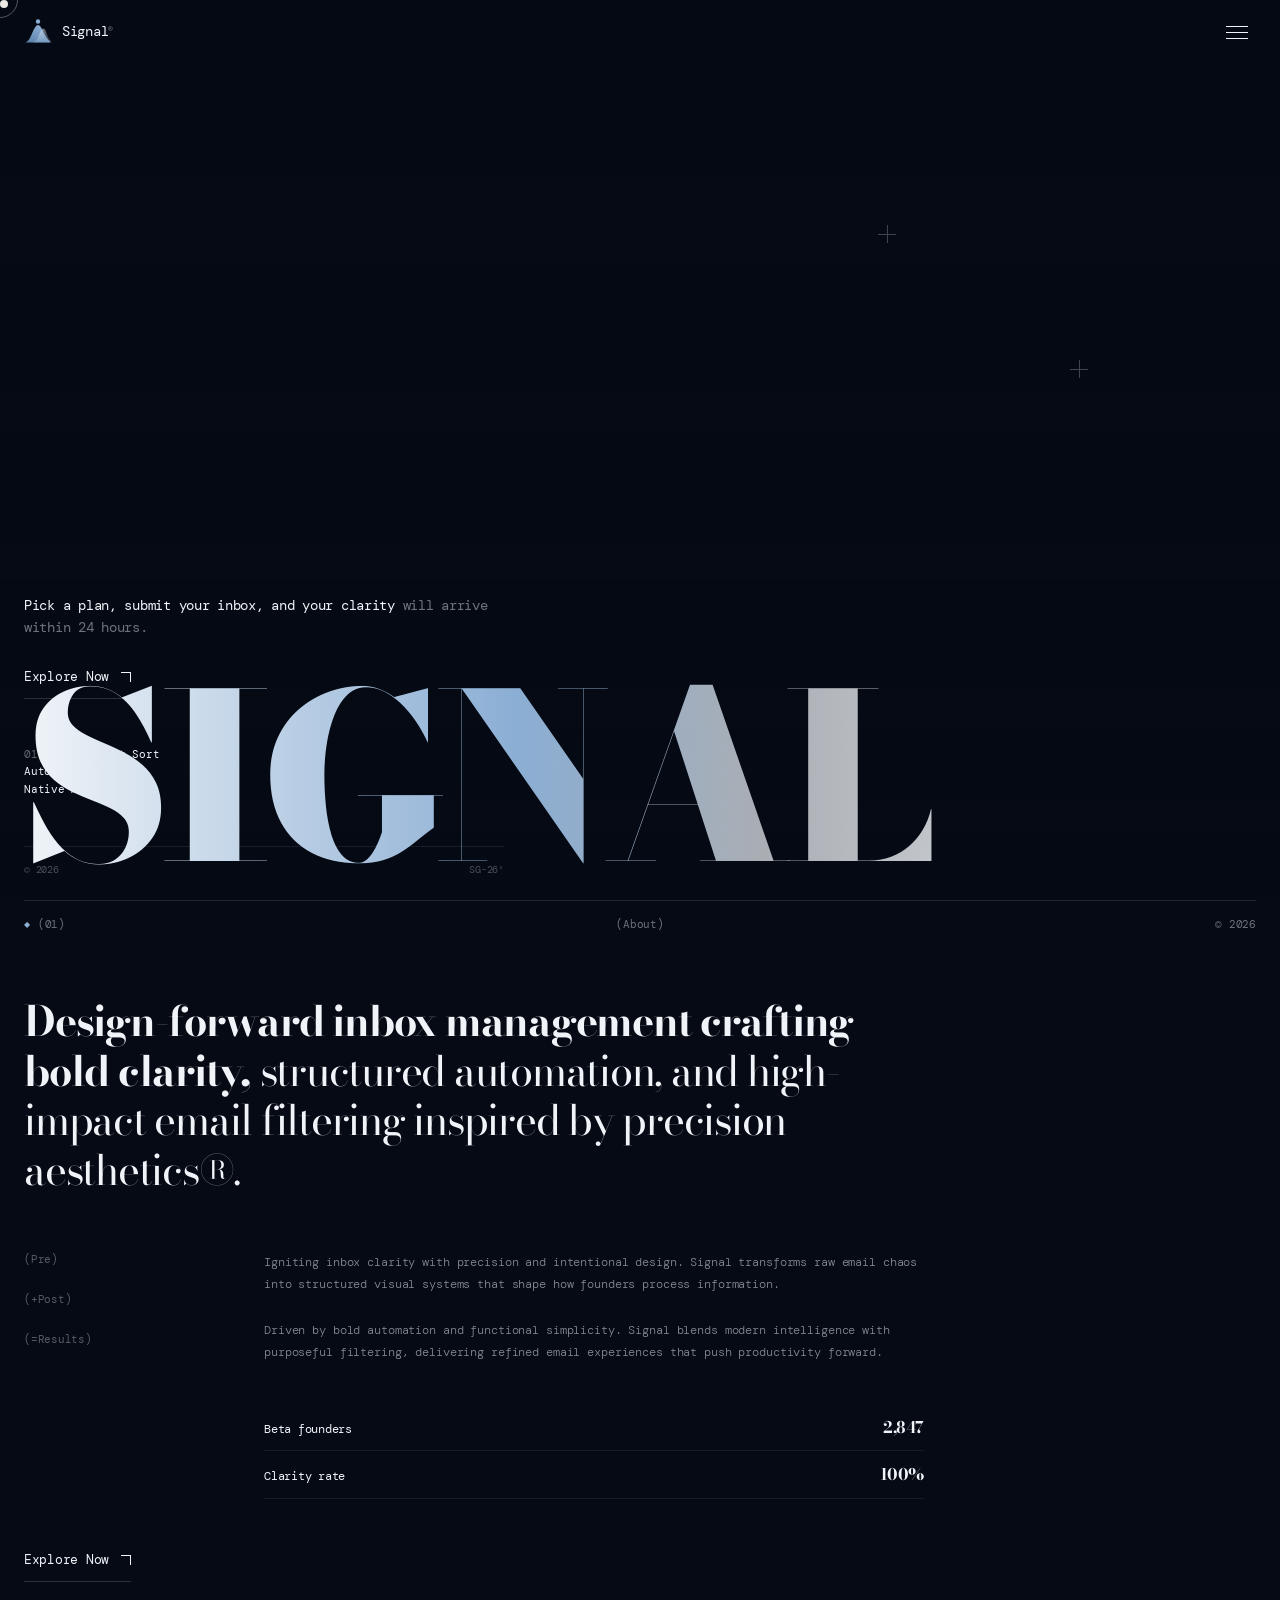
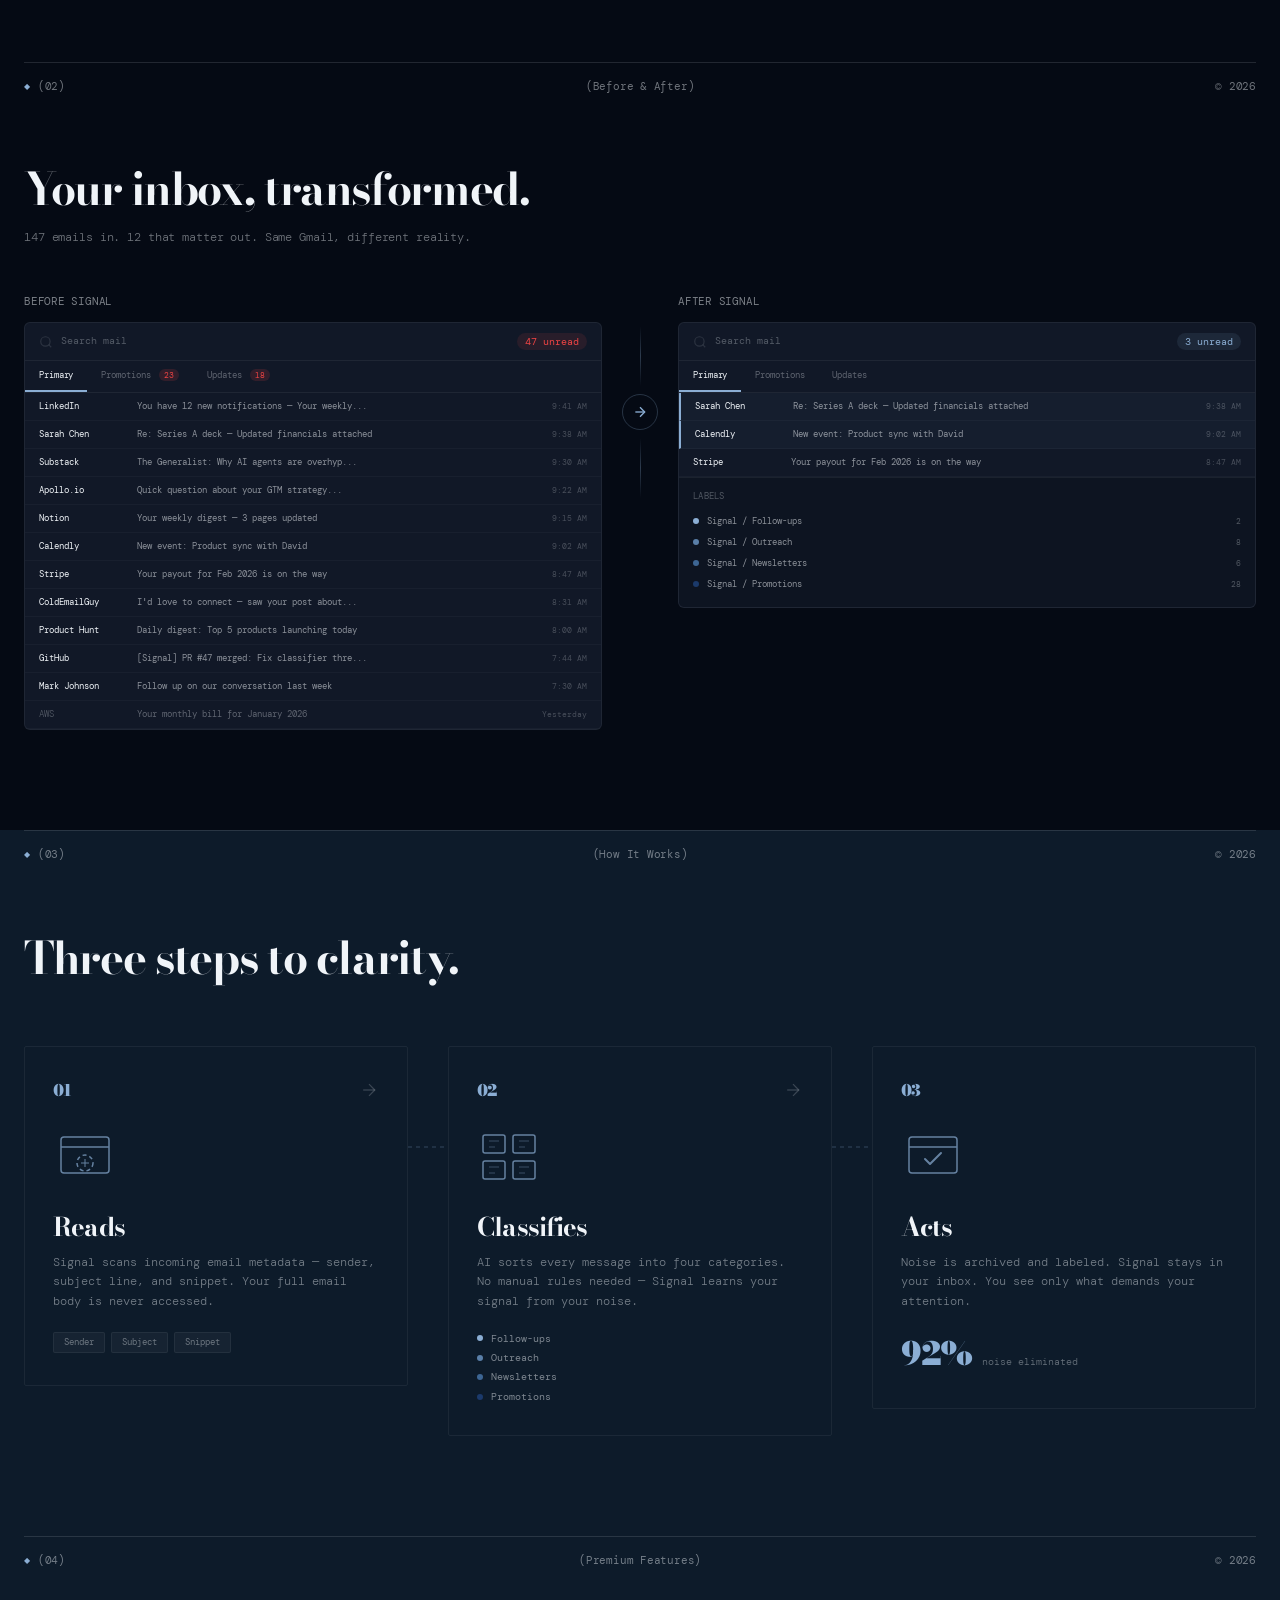
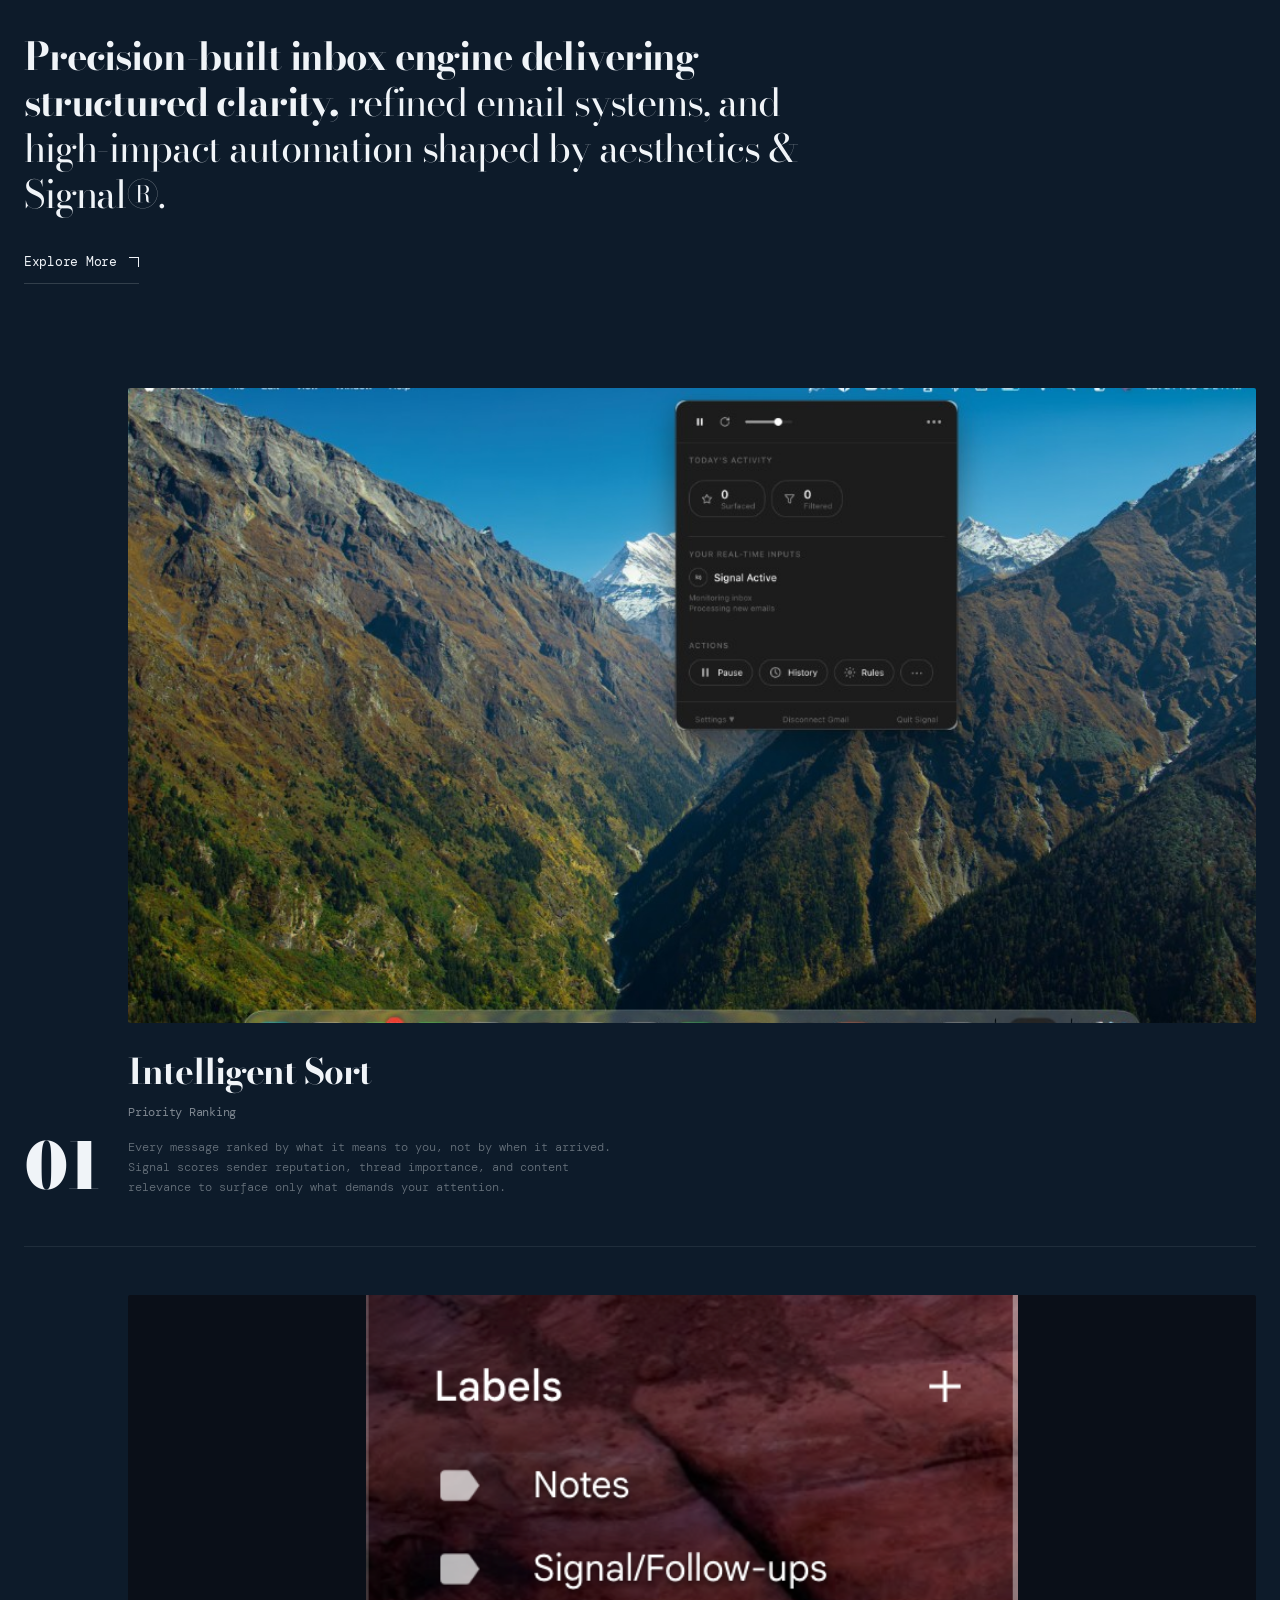
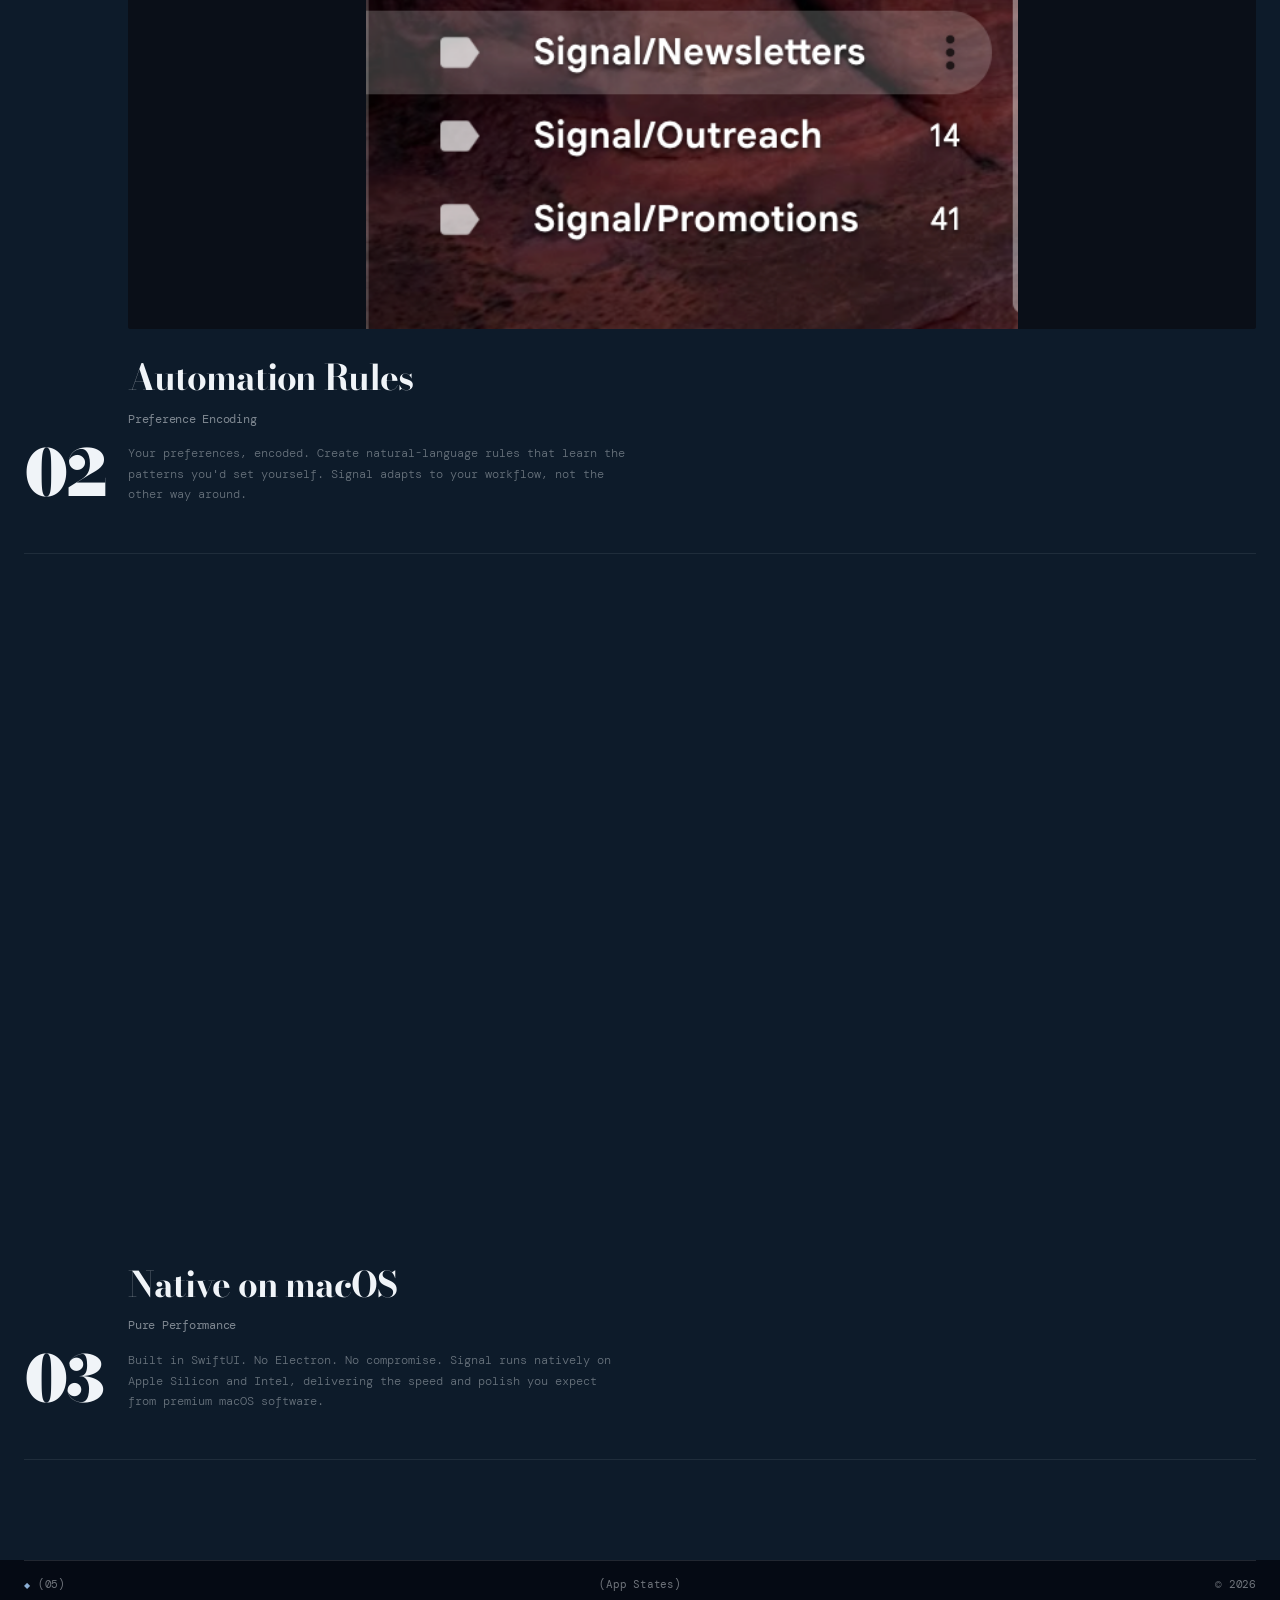
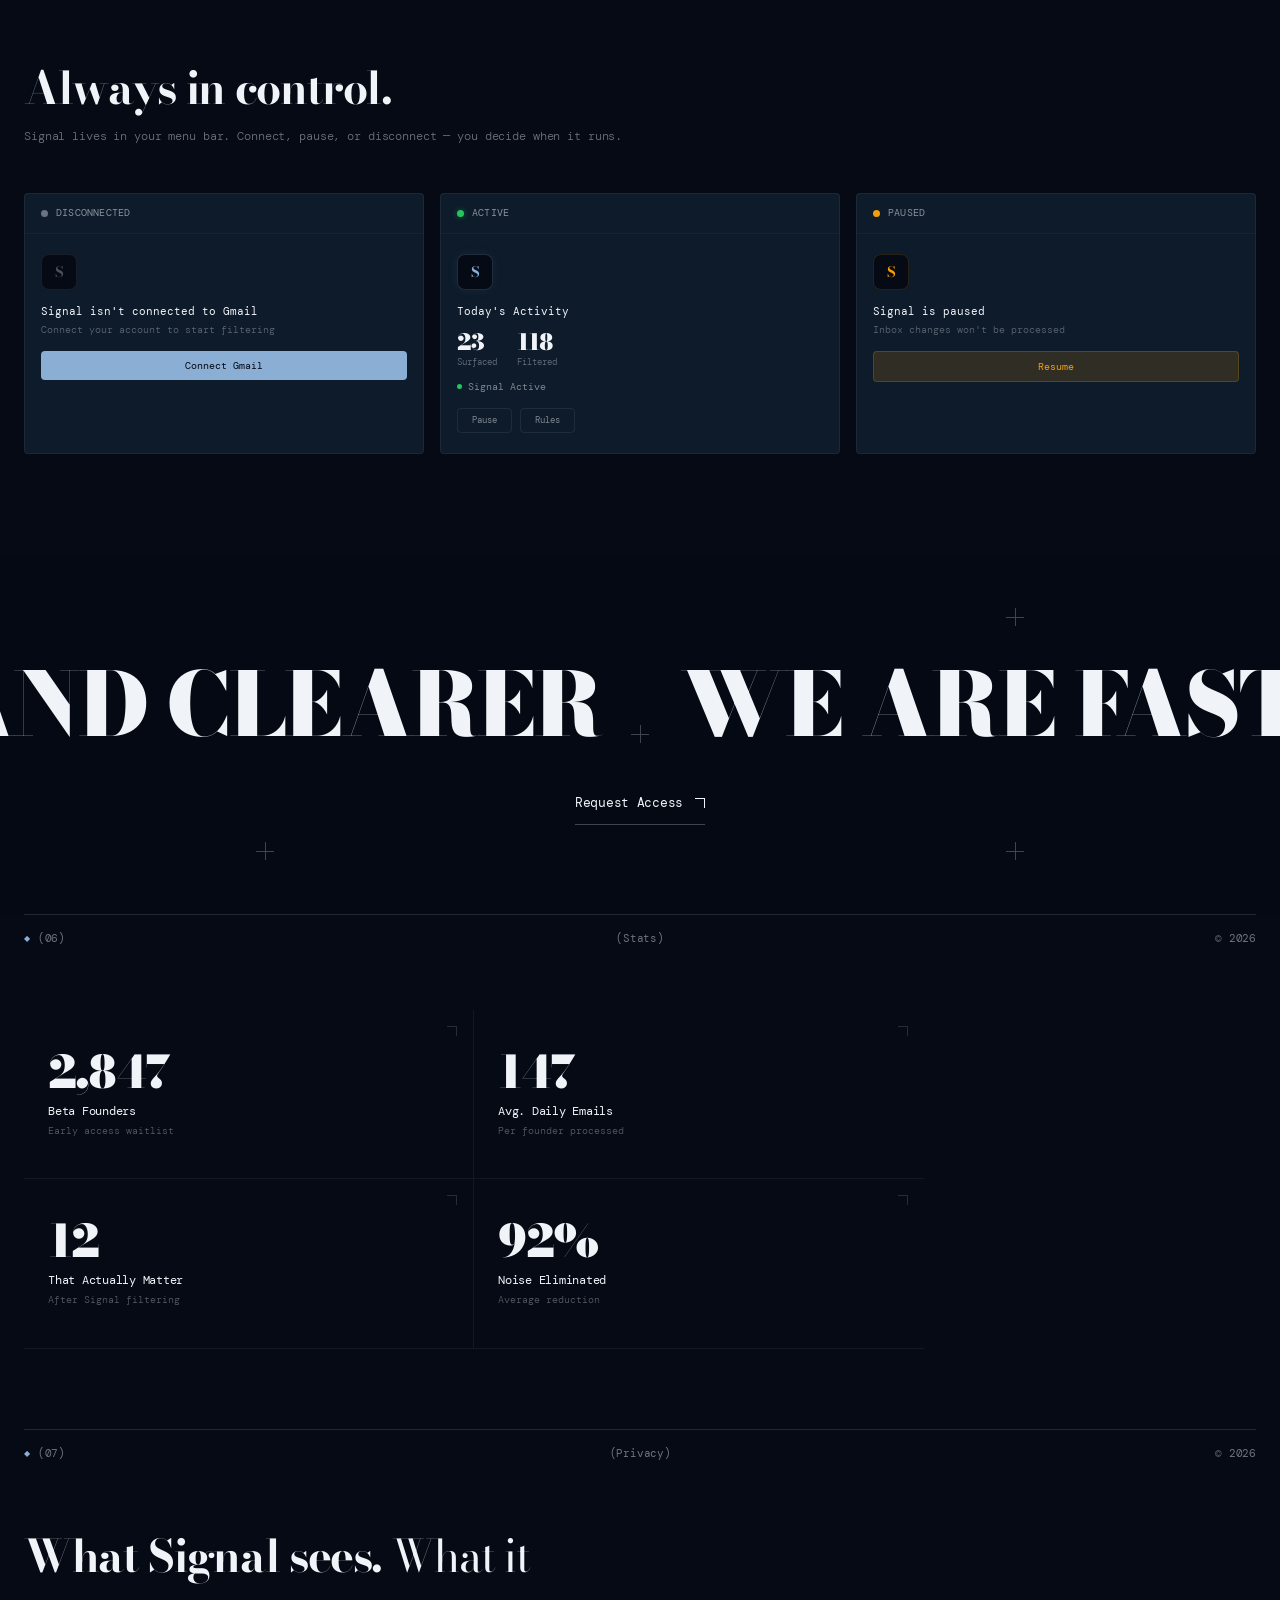
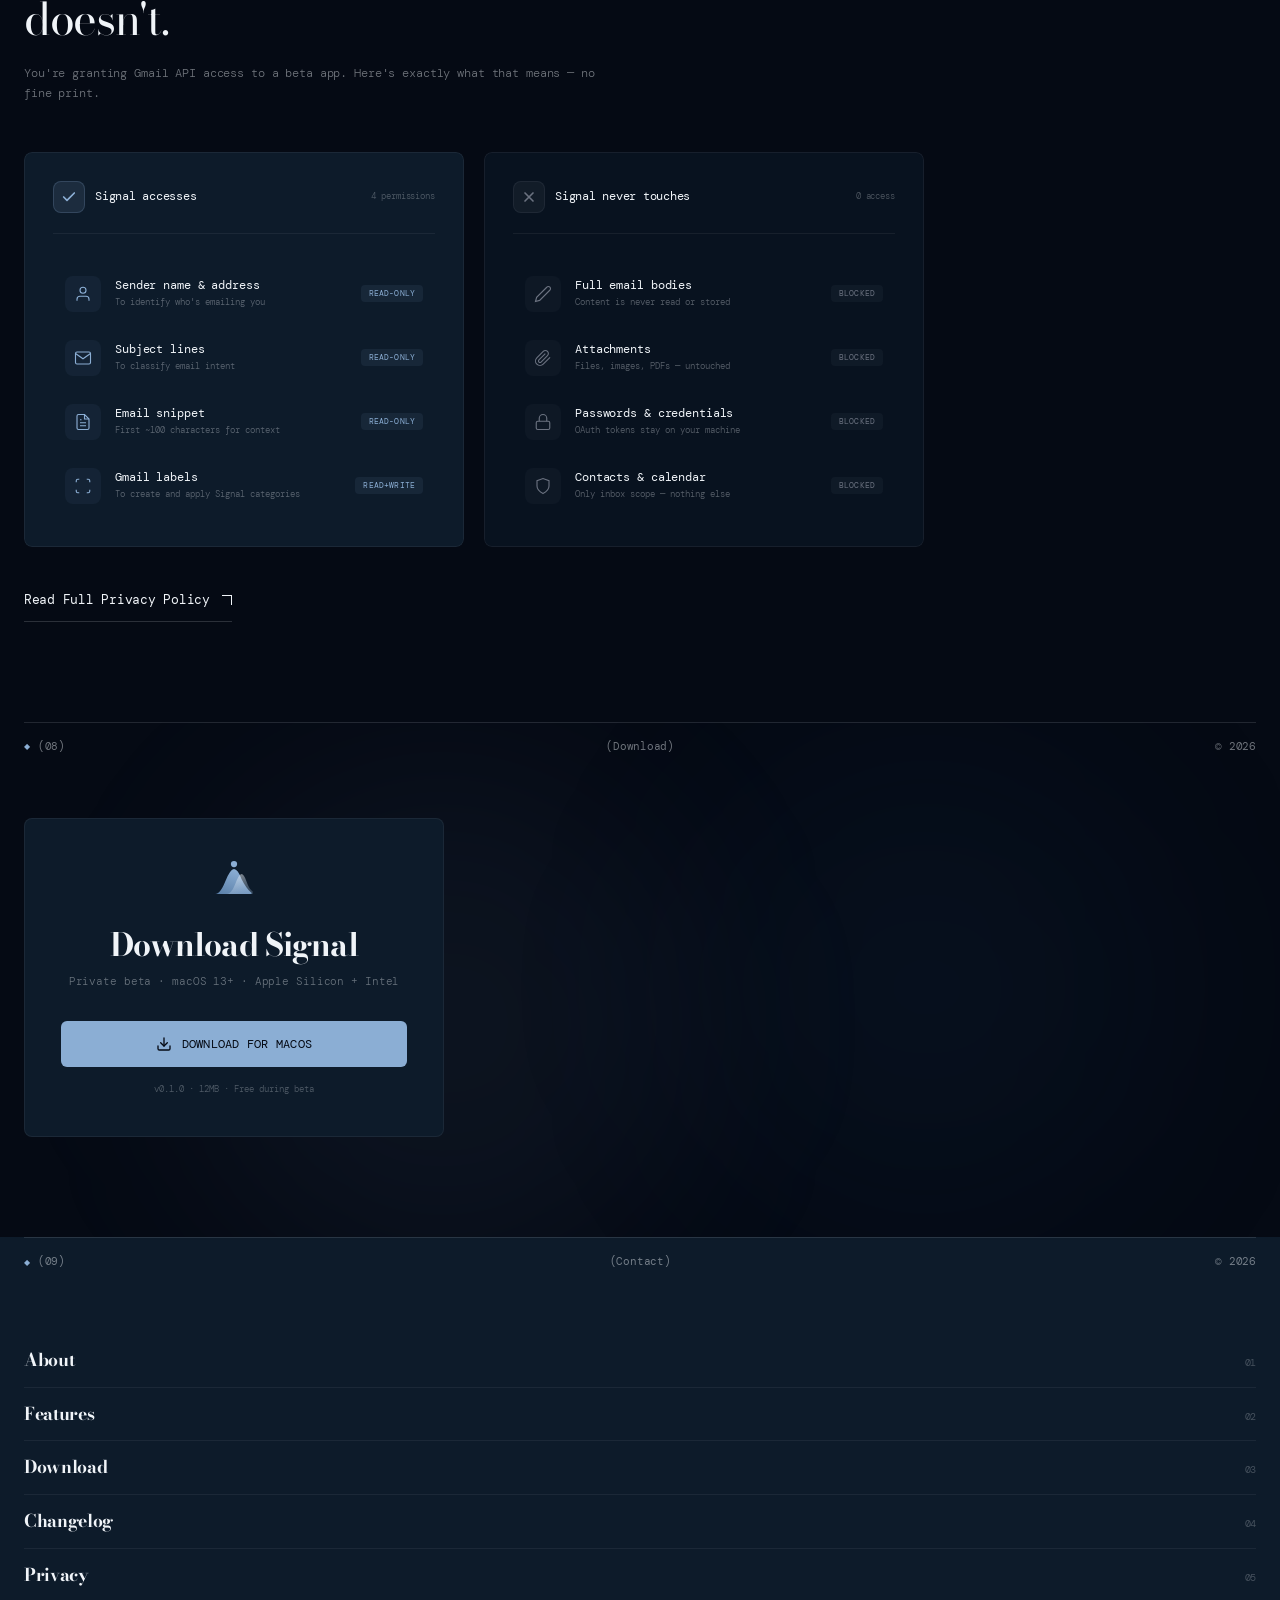
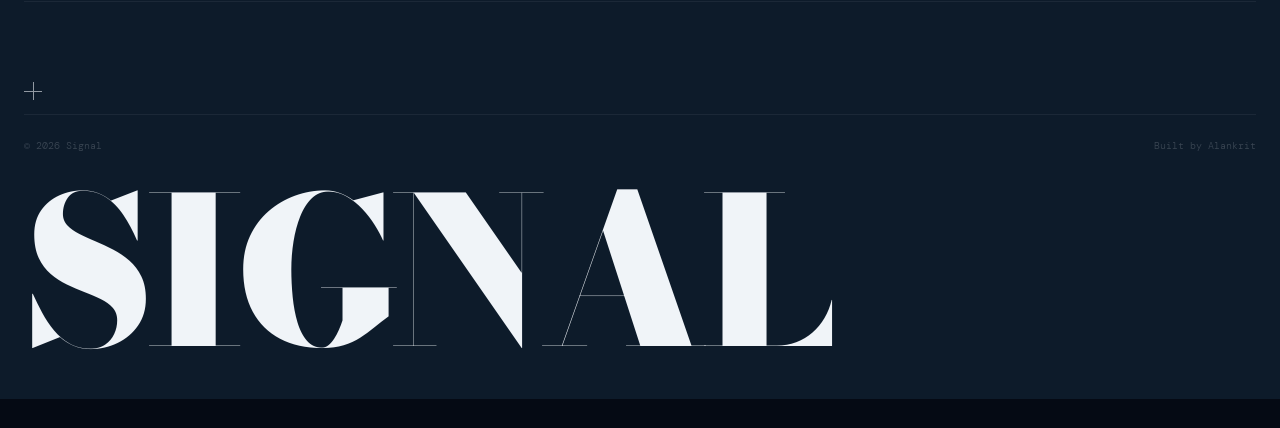
==== index.html @ 0c90c6ca "Add Signal website with FUEL-inspired editorial design Static site featuring cold blue palette, Swis" ====
<!DOCTYPE html>
<html lang="en">
<head>
  <meta charset="UTF-8">
  <meta name="viewport" content="width=device-width, initial-scale=1.0">
  <meta name="description" content="Signal — Inbox clarity for founders. A macOS app that strips away noise and surfaces only what matters.">
  <meta name="theme-color" content="#050A14">
  <title>Signal — Your inbox, made legible.</title>

  <link rel="preconnect" href="https://fonts.googleapis.com">
  <link rel="preconnect" href="https://fonts.gstatic.com" crossorigin>
  <link href="https://fonts.googleapis.com/css2?family=Bodoni+Moda:ital,opsz,wght@0,6..96,400;0,6..96,500;0,6..96,600;0,6..96,700;0,6..96,800;0,6..96,900;1,6..96,400;1,6..96,500;1,6..96,600;1,6..96,700;1,6..96,800;1,6..96,900&family=DM+Mono:ital,wght@0,300;0,400;1,300;1,400&display=swap" rel="stylesheet">

  <link rel="stylesheet" href="styles.css">
</head>
<body>

  <div class="cursor-dot" aria-hidden="true"></div>
  <div class="cursor-ring" aria-hidden="true"></div>

  <!-- Navigation -->
  <nav class="nav" role="navigation" aria-label="Main navigation">
    <a href="/" class="nav-brand">
      <svg class="nav-logo" width="28" height="28" viewBox="0 0 32 32" fill="none" xmlns="http://www.w3.org/2000/svg" aria-hidden="true">
        <defs>
          <linearGradient id="wave-blue" x1="0%" y1="100%" x2="50%" y2="0%">
            <stop offset="0%" stop-color="#5a7fa8"/>
            <stop offset="100%" stop-color="#8BAED4"/>
          </linearGradient>
          <linearGradient id="wave-light" x1="50%" y1="0%" x2="100%" y2="100%">
            <stop offset="0%" stop-color="#F0F4F8" stop-opacity="0.5"/>
            <stop offset="100%" stop-color="#8BAED4" stop-opacity="0.25"/>
          </linearGradient>
        </defs>
        <path d="M1 28 Q5 28 9 18 Q13 8 16 8 Q19 8 22 16 Q26 24 30 27 L30 28 L1 28 Z" fill="url(#wave-blue)"/>
        <path d="M10 28 Q14 28 17 20 Q20 12 22 12 Q24 12 26 18 Q28 24 31 26 L31 28 L10 28 Z" fill="url(#wave-light)"/>
        <circle cx="16" cy="4" r="2.5" fill="#8BAED4"/>
      </svg>
      <span class="nav-wordmark">Signal<sup>®</sup></span>
    </a>
    <button class="nav-hamburger" aria-label="Toggle menu" aria-expanded="false">
      <span></span>
      <span></span>
      <span></span>
    </button>
  </nav>

  <!-- Mobile Nav -->
  <div class="mobile-nav" aria-hidden="true">
    <a href="#about">About <span class="nav-num">01</span></a>
    <a href="#features">Features <span class="nav-num">02</span></a>
    <a href="#download">Download <span class="nav-num">03</span></a>
    <a href="changelog.html">Changelog <span class="nav-num">04</span></a>
  </div>

  <!-- ======== HERO ======== -->
  <section class="hero" id="hero">
    <div class="hero-video-bg" data-blur-target>
      <video autoplay muted loop playsinline>
        <source src="assets/videos/hero.mp4" type="video/mp4">
      </video>
    </div>

    <div class="crosshair pulse" style="top:25%; right:30%"></div>
    <div class="crosshair pulse" style="top:40%; right:15%; animation-delay:-2s"></div>

    <div class="hero-content reveal">
      <p class="hero-body">
        Pick a plan, submit your inbox, and your clarity <span class="muted">will arrive within 24 hours.</span>
      </p>
      <div class="hero-cta">
        <a href="#download" class="cta-link">Explore Now <span class="bracket"></span></a>
      </div>
      <div class="hero-services">
        <span class="hero-service-label"><span class="num">01/</span> Intelligent Sort</span>
        <span class="hero-service-label">Automation Rules</span>
        <span class="hero-service-label">Native macOS</span>
      </div>
      <div class="hero-bottom">
        <span>© 2026</span>
        <span>SG-26'</span>
      </div>
    </div>

    <div class="hero-wordmark" aria-hidden="true">Signal</div>
  </section>

  <!-- ======== ABOUT ======== -->
  <section class="section-about" id="about">
    <div class="section-bar">
      <span class="bar-left"><span class="diamond">◆</span> (01)</span>
      <span class="bar-center">(About)</span>
      <span class="bar-right">© 2026</span>
    </div>

    <h2 class="about-headline reveal">
      Design-forward inbox management crafting bold clarity, <span class="medium">structured automation, and high-impact email filtering inspired by precision aesthetics®.</span>
    </h2>

    <div class="about-grid reveal">
      <div class="about-labels">
        <span class="about-label-tag">(Pre)</span>
        <span class="about-label-tag">(+Post)</span>
        <span class="about-label-tag">(=Results)</span>
      </div>
      <div class="about-descriptions">
        <p class="about-desc">Igniting inbox clarity with precision and intentional design. Signal transforms raw email chaos into structured visual systems that shape how founders process information.</p>
        <p class="about-desc">Driven by bold automation and functional simplicity. Signal blends modern intelligence with purposeful filtering, delivering refined email experiences that push productivity forward.</p>
        <div class="about-stats">
          <div class="about-stat-row">
            <span>Beta founders</span>
            <span class="stat-val">2,847</span>
          </div>
          <div class="about-stat-row">
            <span>Clarity rate</span>
            <span class="stat-val">100%</span>
          </div>
        </div>
      </div>
    </div>

    <a href="#download" class="cta-link reveal">Explore Now <span class="bracket"></span></a>

  </section>

  <!-- ======== BEFORE & AFTER ======== -->
  <section class="section-compare" id="compare">
    <div class="section-bar">
      <span class="bar-left"><span class="diamond">◆</span> (02)</span>
      <span class="bar-center">(Before & After)</span>
      <span class="bar-right">© 2026</span>
    </div>

    <h2 class="compare-headline reveal">
      Your inbox, transformed.
    </h2>
    <p class="compare-sub reveal">147 emails in. 12 that matter out. Same Gmail, different reality.</p>

    <div class="compare-container reveal">
      <div class="compare-side compare-before">
        <div class="compare-label">Before Signal</div>
        <div class="mock-gmail">
          <div class="mock-gmail-toolbar">
            <div class="mock-gmail-search">
              <span class="mock-search-icon">
                <svg width="14" height="14" viewBox="0 0 24 24" fill="none" stroke="currentColor" stroke-width="2"><circle cx="11" cy="11" r="8"/><path d="m21 21-4.35-4.35"/></svg>
              </span>
              <span class="mock-search-text">Search mail</span>
            </div>
            <div class="mock-gmail-unread">47 unread</div>
          </div>
          <div class="mock-gmail-tabs">
            <span class="mock-tab active">Primary</span>
            <span class="mock-tab">Promotions <span class="mock-badge">23</span></span>
            <span class="mock-tab">Updates <span class="mock-badge">18</span></span>
          </div>
          <div class="mock-email-list">
            <div class="mock-email unread"><span class="mock-sender">LinkedIn</span><span class="mock-subject">You have 12 new notifications — Your weekly...</span><span class="mock-time">9:41 AM</span></div>
            <div class="mock-email unread"><span class="mock-sender">Sarah Chen</span><span class="mock-subject">Re: Series A deck — Updated financials attached</span><span class="mock-time">9:38 AM</span></div>
            <div class="mock-email unread"><span class="mock-sender">Substack</span><span class="mock-subject">The Generalist: Why AI agents are overhyp...</span><span class="mock-time">9:30 AM</span></div>
            <div class="mock-email unread"><span class="mock-sender">Apollo.io</span><span class="mock-subject">Quick question about your GTM strategy...</span><span class="mock-time">9:22 AM</span></div>
            <div class="mock-email unread"><span class="mock-sender">Notion</span><span class="mock-subject">Your weekly digest — 3 pages updated</span><span class="mock-time">9:15 AM</span></div>
            <div class="mock-email unread"><span class="mock-sender">Calendly</span><span class="mock-subject">New event: Product sync with David</span><span class="mock-time">9:02 AM</span></div>
            <div class="mock-email unread"><span class="mock-sender">Stripe</span><span class="mock-subject">Your payout for Feb 2026 is on the way</span><span class="mock-time">8:47 AM</span></div>
            <div class="mock-email unread"><span class="mock-sender">ColdEmailGuy</span><span class="mock-subject">I'd love to connect — saw your post about...</span><span class="mock-time">8:31 AM</span></div>
            <div class="mock-email unread"><span class="mock-sender">Product Hunt</span><span class="mock-subject">Daily digest: Top 5 products launching today</span><span class="mock-time">8:00 AM</span></div>
            <div class="mock-email unread"><span class="mock-sender">GitHub</span><span class="mock-subject">[Signal] PR #47 merged: Fix classifier thre...</span><span class="mock-time">7:44 AM</span></div>
            <div class="mock-email unread"><span class="mock-sender">Mark Johnson</span><span class="mock-subject">Follow up on our conversation last week</span><span class="mock-time">7:30 AM</span></div>
            <div class="mock-email"><span class="mock-sender">AWS</span><span class="mock-subject">Your monthly bill for January 2026</span><span class="mock-time">Yesterday</span></div>
          </div>
        </div>
      </div>

      <div class="compare-divider">
        <div class="compare-divider-line"></div>
        <div class="compare-divider-icon">
          <svg width="16" height="16" viewBox="0 0 24 24" fill="none" stroke="currentColor" stroke-width="2"><path d="M5 12h14"/><path d="m12 5 7 7-7 7"/></svg>
        </div>
        <div class="compare-divider-line"></div>
      </div>

      <div class="compare-side compare-after">
        <div class="compare-label">After Signal</div>
        <div class="mock-gmail mock-gmail-clean">
          <div class="mock-gmail-toolbar">
            <div class="mock-gmail-search">
              <span class="mock-search-icon">
                <svg width="14" height="14" viewBox="0 0 24 24" fill="none" stroke="currentColor" stroke-width="2"><circle cx="11" cy="11" r="8"/><path d="m21 21-4.35-4.35"/></svg>
              </span>
              <span class="mock-search-text">Search mail</span>
            </div>
            <div class="mock-gmail-unread clean">3 unread</div>
          </div>
          <div class="mock-gmail-tabs">
            <span class="mock-tab active">Primary</span>
            <span class="mock-tab">Promotions</span>
            <span class="mock-tab">Updates</span>
          </div>
          <div class="mock-email-list">
            <div class="mock-email unread important"><span class="mock-sender">Sarah Chen</span><span class="mock-subject">Re: Series A deck — Updated financials attached</span><span class="mock-time">9:38 AM</span></div>
            <div class="mock-email unread important"><span class="mock-sender">Calendly</span><span class="mock-subject">New event: Product sync with David</span><span class="mock-time">9:02 AM</span></div>
            <div class="mock-email unread"><span class="mock-sender">Stripe</span><span class="mock-subject">Your payout for Feb 2026 is on the way</span><span class="mock-time">8:47 AM</span></div>
          </div>
          <div class="mock-gmail-sidebar">
            <div class="mock-sidebar-title">Labels</div>
            <div class="mock-sidebar-label"><span class="label-dot" style="background:#8BAED4"></span>Signal / Follow-ups <span class="label-count">2</span></div>
            <div class="mock-sidebar-label"><span class="label-dot" style="background:#5a7fa8"></span>Signal / Outreach <span class="label-count">8</span></div>
            <div class="mock-sidebar-label"><span class="label-dot" style="background:#3d6694"></span>Signal / Newsletters <span class="label-count">6</span></div>
            <div class="mock-sidebar-label"><span class="label-dot" style="background:#1B3A6B"></span>Signal / Promotions <span class="label-count">28</span></div>
          </div>
        </div>
      </div>
    </div>
  </section>

  <!-- ======== HOW IT WORKS ======== -->
  <section class="section-flow" id="flow">
    <div class="section-bar">
      <span class="bar-left"><span class="diamond">◆</span> (03)</span>
      <span class="bar-center">(How It Works)</span>
      <span class="bar-right">© 2026</span>
    </div>

    <h2 class="flow-headline reveal">
      Three steps to clarity.
    </h2>

    <div class="flow-panels">
      <div class="flow-panel reveal">
        <div class="flow-panel-header">
          <span class="flow-step">01</span>
          <span class="flow-arrow">
            <svg width="20" height="20" viewBox="0 0 24 24" fill="none" stroke="currentColor" stroke-width="1.5"><path d="M5 12h14"/><path d="m12 5 7 7-7 7"/></svg>
          </span>
        </div>
        <div class="flow-icon">
          <svg viewBox="0 0 64 64" fill="none" stroke="currentColor" stroke-width="1.5">
            <rect x="8" y="12" width="48" height="36" rx="3"/>
            <path d="M8 22h48"/>
            <circle cx="32" cy="38" r="8" stroke-dasharray="4 3"/>
            <path d="M28 38h8M32 34v8" stroke-width="1"/>
          </svg>
        </div>
        <h3 class="flow-title">Reads</h3>
        <p class="flow-desc">Signal scans incoming email metadata — sender, subject line, and snippet. Your full email body is never accessed.</p>
        <div class="flow-meta">
          <span>Sender</span>
          <span>Subject</span>
          <span>Snippet</span>
        </div>
      </div>

      <div class="flow-connector" aria-hidden="true">
        <svg width="40" height="2" viewBox="0 0 40 2"><line x1="0" y1="1" x2="40" y2="1" stroke="rgba(139,174,212,0.3)" stroke-width="1" stroke-dasharray="4 4"/></svg>
      </div>

      <div class="flow-panel reveal" style="transition-delay:0.15s">
        <div class="flow-panel-header">
          <span class="flow-step">02</span>
          <span class="flow-arrow">
            <svg width="20" height="20" viewBox="0 0 24 24" fill="none" stroke="currentColor" stroke-width="1.5"><path d="M5 12h14"/><path d="m12 5 7 7-7 7"/></svg>
          </span>
        </div>
        <div class="flow-icon">
          <svg viewBox="0 0 64 64" fill="none" stroke="currentColor" stroke-width="1.5">
            <rect x="6" y="10" width="22" height="18" rx="2"/>
            <rect x="6" y="36" width="22" height="18" rx="2"/>
            <rect x="36" y="10" width="22" height="18" rx="2"/>
            <rect x="36" y="36" width="22" height="18" rx="2"/>
            <path d="M12 16h10M12 22h6" stroke-width="1" opacity="0.5"/>
            <path d="M12 42h10M12 48h6" stroke-width="1" opacity="0.5"/>
            <path d="M42 16h10M42 22h6" stroke-width="1" opacity="0.5"/>
            <path d="M42 42h10M42 48h6" stroke-width="1" opacity="0.5"/>
          </svg>
        </div>
        <h3 class="flow-title">Classifies</h3>
        <p class="flow-desc">AI sorts every message into four categories. No manual rules needed — Signal learns your signal from your noise.</p>
        <div class="flow-buckets">
          <span class="flow-bucket"><span class="bucket-dot" style="background:#8BAED4"></span>Follow-ups</span>
          <span class="flow-bucket"><span class="bucket-dot" style="background:#5a7fa8"></span>Outreach</span>
          <span class="flow-bucket"><span class="bucket-dot" style="background:#3d6694"></span>Newsletters</span>
          <span class="flow-bucket"><span class="bucket-dot" style="background:#1B3A6B"></span>Promotions</span>
        </div>
      </div>

      <div class="flow-connector" aria-hidden="true">
        <svg width="40" height="2" viewBox="0 0 40 2"><line x1="0" y1="1" x2="40" y2="1" stroke="rgba(139,174,212,0.3)" stroke-width="1" stroke-dasharray="4 4"/></svg>
      </div>

      <div class="flow-panel reveal" style="transition-delay:0.3s">
        <div class="flow-panel-header">
          <span class="flow-step">03</span>
        </div>
        <div class="flow-icon">
          <svg viewBox="0 0 64 64" fill="none" stroke="currentColor" stroke-width="1.5">
            <rect x="8" y="12" width="48" height="36" rx="3"/>
            <path d="M8 22h48"/>
            <path d="M24 34l5 5 11-11" stroke-width="2" stroke-linecap="round" stroke-linejoin="round"/>
          </svg>
        </div>
        <h3 class="flow-title">Acts</h3>
        <p class="flow-desc">Noise is archived and labeled. Signal stays in your inbox. You see only what demands your attention.</p>
        <div class="flow-result">
          <span class="flow-result-num">92%</span>
          <span class="flow-result-label">noise eliminated</span>
        </div>
      </div>
    </div>
  </section>

  <!-- ======== FEATURES / PREMIUM SERVICES ======== -->
  <section class="section-features" id="features">
    <div class="section-bar">
      <span class="bar-left"><span class="diamond">◆</span> (04)</span>
      <span class="bar-center">(Premium Features)</span>
      <span class="bar-right">© 2026</span>
    </div>

    <h2 class="features-headline reveal">
      Precision-built inbox engine delivering structured clarity, <span class="medium">refined email systems, and high-impact automation shaped by aesthetics & Signal®.</span>
    </h2>

    <div class="features-cta reveal">
      <a href="#download" class="cta-link">Explore More <span class="bracket"></span></a>
    </div>

    <div class="feature-entry reveal">
      <span class="feature-num">01</span>
      <div class="feature-body">
        <div class="feature-image scale-reveal">
          <img src="assets/images/signal-menubar.png" alt="Signal menu bar widget showing real-time inbox activity, filtering stats, and quick actions" class="feature-img-crop">
        </div>
        <h3 class="feature-title">Intelligent Sort</h3>
        <span class="feature-subtitle">Priority Ranking</span>
        <p class="feature-desc">Every message ranked by what it means to you, not by when it arrived. Signal scores sender reputation, thread importance, and content relevance to surface only what demands your attention.</p>
      </div>
    </div>

    <div class="feature-entry reveal">
      <span class="feature-num">02</span>
      <div class="feature-body">
        <div class="feature-image scale-reveal">
          <img src="assets/images/signal-labels.png" alt="Gmail sidebar showing Signal labels — Follow-ups, Newsletters, Outreach, Promotions" class="feature-img-contain">
        </div>
        <h3 class="feature-title">Automation Rules</h3>
        <span class="feature-subtitle">Preference Encoding</span>
        <p class="feature-desc">Your preferences, encoded. Create natural-language rules that learn the patterns you'd set yourself. Signal adapts to your workflow, not the other way around.</p>
      </div>
    </div>

    <div class="feature-entry reveal">
      <span class="feature-num">03</span>
      <div class="feature-body">
        <div class="feature-image scale-reveal">
          <video autoplay muted loop playsinline style="object-position: center 70%">
            <source src="assets/videos/hero.mp4" type="video/mp4">
          </video>
        </div>
        <h3 class="feature-title">Native on macOS</h3>
        <span class="feature-subtitle">Pure Performance</span>
        <p class="feature-desc">Built in SwiftUI. No Electron. No compromise. Signal runs natively on Apple Silicon and Intel, delivering the speed and polish you expect from premium macOS software.</p>
      </div>
    </div>
  </section>

  <!-- ======== MENU BAR STATES ======== -->
  <section class="section-states" id="states">
    <div class="section-bar">
      <span class="bar-left"><span class="diamond">◆</span> (05)</span>
      <span class="bar-center">(App States)</span>
      <span class="bar-right">© 2026</span>
    </div>

    <h2 class="states-headline reveal">
      Always in control.
    </h2>
    <p class="states-sub reveal">Signal lives in your menu bar. Connect, pause, or disconnect — you decide when it runs.</p>

    <div class="states-strip">
      <div class="state-card reveal">
        <div class="state-header">
          <span class="state-dot disconnected"></span>
          <span class="state-status">Disconnected</span>
        </div>
        <div class="state-mock">
          <div class="state-mock-icon">S</div>
          <div class="state-mock-body">
            <p class="state-mock-title">Signal isn't connected to Gmail</p>
            <p class="state-mock-desc">Connect your account to start filtering</p>
          </div>
          <div class="state-mock-btn connect">Connect Gmail</div>
        </div>
      </div>

      <div class="state-card reveal" style="transition-delay:0.12s">
        <div class="state-header">
          <span class="state-dot active"></span>
          <span class="state-status">Active</span>
        </div>
        <div class="state-mock">
          <div class="state-mock-icon active-icon">S</div>
          <div class="state-mock-body">
            <p class="state-mock-title">Today's Activity</p>
            <div class="state-mock-stats">
              <div class="state-stat">
                <span class="state-stat-num">23</span>
                <span class="state-stat-label">Surfaced</span>
              </div>
              <div class="state-stat">
                <span class="state-stat-num">118</span>
                <span class="state-stat-label">Filtered</span>
              </div>
            </div>
            <div class="state-mock-live">
              <span class="live-dot"></span>
              Signal Active
            </div>
          </div>
          <div class="state-mock-controls">
            <span class="state-ctrl">Pause</span>
            <span class="state-ctrl">Rules</span>
          </div>
        </div>
      </div>

      <div class="state-card reveal" style="transition-delay:0.24s">
        <div class="state-header">
          <span class="state-dot paused"></span>
          <span class="state-status">Paused</span>
        </div>
        <div class="state-mock">
          <div class="state-mock-icon paused-icon">S</div>
          <div class="state-mock-body">
            <p class="state-mock-title">Signal is paused</p>
            <p class="state-mock-desc">Inbox changes won't be processed</p>
          </div>
          <div class="state-mock-btn resume">Resume</div>
        </div>
      </div>
    </div>
  </section>

  <!-- ======== MARQUEE BANNER ======== -->
  <div class="marquee-banner">
    <div class="bg-image">
      <video autoplay muted loop playsinline>
        <source src="assets/videos/hero.mp4" type="video/mp4">
      </video>
    </div>
    <div class="crosshair pulse"></div>
    <div class="crosshair pulse" style="animation-delay:-1s"></div>
    <div class="crosshair pulse" style="animation-delay:-2s"></div>
    <div class="crosshair pulse" style="animation-delay:-3s"></div>
    <div>
      <div class="marquee-text-wrap">
        <div class="marquee-text">
          <span>We Are Faster, Smarter And Clearer</span>
          <span>We Are Faster, Smarter And Clearer</span>
          <span>We Are Faster, Smarter And Clearer</span>
          <span>We Are Faster, Smarter And Clearer</span>
        </div>
      </div>
      <div class="banner-cta" style="text-align:center; margin-top:24px; position:relative; z-index:3">
        <a href="#download" class="cta-link" style="justify-content:center; border-color: rgba(240,244,248,0.25)">Request Access <span class="bracket"></span></a>
      </div>
    </div>
  </div>

  <!-- ======== STATS ======== -->
  <section class="section-stats" id="stats">
    <div class="section-bar">
      <span class="bar-left"><span class="diamond">◆</span> (06)</span>
      <span class="bar-center">(Stats)</span>
      <span class="bar-right">© 2026</span>
    </div>

    <div class="stats-grid">
      <div class="stat-cell reveal">
        <div class="bracket-corner"></div>
        <div class="stat-number">2,847</div>
        <div class="stat-label">Beta Founders</div>
        <div class="stat-sub">Early access waitlist</div>
      </div>
      <div class="stat-cell reveal" style="transition-delay:0.1s">
        <div class="bracket-corner"></div>
        <div class="stat-number">147</div>
        <div class="stat-label">Avg. Daily Emails</div>
        <div class="stat-sub">Per founder processed</div>
      </div>
      <div class="stat-cell reveal" style="transition-delay:0.2s">
        <div class="bracket-corner"></div>
        <div class="stat-number">12</div>
        <div class="stat-label">That Actually Matter</div>
        <div class="stat-sub">After Signal filtering</div>
      </div>
      <div class="stat-cell reveal" style="transition-delay:0.3s">
        <div class="bracket-corner"></div>
        <div class="stat-number">92%</div>
        <div class="stat-label">Noise Eliminated</div>
        <div class="stat-sub">Average reduction</div>
      </div>
    </div>
  </section>

  <!-- ======== PRIVACY / TRUST ======== -->
  <section class="section-trust" id="trust">
    <div class="section-bar">
      <span class="bar-left"><span class="diamond">◆</span> (07)</span>
      <span class="bar-center">(Privacy)</span>
      <span class="bar-right">© 2026</span>
    </div>

    <div class="trust-header reveal">
      <h2 class="trust-headline">
        What Signal sees. <span class="medium">What it doesn't.</span>
      </h2>
      <p class="trust-sub">You're granting Gmail API access to a beta app. Here's exactly what that means — no fine print.</p>
    </div>

    <div class="trust-cards">
      <div class="trust-card trust-card--yes reveal">
        <div class="trust-card-glow"></div>
        <div class="trust-card-inner">
          <div class="trust-card-top">
            <div class="trust-badge yes">
              <svg width="16" height="16" viewBox="0 0 24 24" fill="none" stroke="currentColor" stroke-width="2.5" stroke-linecap="round" stroke-linejoin="round"><path d="M20 6 9 17l-5-5"/></svg>
            </div>
            <span class="trust-card-label">Signal accesses</span>
            <span class="trust-card-count">4 permissions</span>
          </div>

          <div class="trust-items">
            <div class="trust-item reveal-child">
              <div class="trust-item-icon">
                <svg width="18" height="18" viewBox="0 0 24 24" fill="none" stroke="currentColor" stroke-width="1.5"><path d="M20 21v-2a4 4 0 0 0-4-4H8a4 4 0 0 0-4 4v2"/><circle cx="12" cy="7" r="4"/></svg>
              </div>
              <div class="trust-item-content">
                <span class="trust-item-title">Sender name & address</span>
                <span class="trust-item-desc">To identify who's emailing you</span>
              </div>
              <div class="trust-item-tag">read-only</div>
            </div>

            <div class="trust-item reveal-child" style="transition-delay:0.06s">
              <div class="trust-item-icon">
                <svg width="18" height="18" viewBox="0 0 24 24" fill="none" stroke="currentColor" stroke-width="1.5"><path d="M4 4h16c1.1 0 2 .9 2 2v12c0 1.1-.9 2-2 2H4c-1.1 0-2-.9-2-2V6c0-1.1.9-2 2-2Z"/><path d="m22 6-10 7L2 6"/></svg>
              </div>
              <div class="trust-item-content">
                <span class="trust-item-title">Subject lines</span>
                <span class="trust-item-desc">To classify email intent</span>
              </div>
              <div class="trust-item-tag">read-only</div>
            </div>

            <div class="trust-item reveal-child" style="transition-delay:0.12s">
              <div class="trust-item-icon">
                <svg width="18" height="18" viewBox="0 0 24 24" fill="none" stroke="currentColor" stroke-width="1.5"><path d="M14 2H6a2 2 0 0 0-2 2v16a2 2 0 0 0 2 2h12a2 2 0 0 0 2-2V8Z"/><path d="M14 2v6h6"/><path d="M16 13H8M16 17H8M10 9H8"/></svg>
              </div>
              <div class="trust-item-content">
                <span class="trust-item-title">Email snippet</span>
                <span class="trust-item-desc">First ~100 characters for context</span>
              </div>
              <div class="trust-item-tag">read-only</div>
            </div>

            <div class="trust-item reveal-child" style="transition-delay:0.18s">
              <div class="trust-item-icon">
                <svg width="18" height="18" viewBox="0 0 24 24" fill="none" stroke="currentColor" stroke-width="1.5"><path d="M3 7V5a2 2 0 0 1 2-2h2"/><path d="M17 3h2a2 2 0 0 1 2 2v2"/><path d="M21 17v2a2 2 0 0 1-2 2h-2"/><path d="M7 21H5a2 2 0 0 1-2-2v-2"/></svg>
              </div>
              <div class="trust-item-content">
                <span class="trust-item-title">Gmail labels</span>
                <span class="trust-item-desc">To create and apply Signal categories</span>
              </div>
              <div class="trust-item-tag">read+write</div>
            </div>
          </div>
        </div>
      </div>

      <div class="trust-card trust-card--no reveal" style="transition-delay:0.12s">
        <div class="trust-card-inner">
          <div class="trust-card-top">
            <div class="trust-badge no">
              <svg width="16" height="16" viewBox="0 0 24 24" fill="none" stroke="currentColor" stroke-width="2.5" stroke-linecap="round"><path d="M18 6 6 18M6 6l12 12"/></svg>
            </div>
            <span class="trust-card-label">Signal never touches</span>
            <span class="trust-card-count">0 access</span>
          </div>

          <div class="trust-items">
            <div class="trust-item reveal-child" style="transition-delay:0.12s">
              <div class="trust-item-icon blocked">
                <svg width="18" height="18" viewBox="0 0 24 24" fill="none" stroke="currentColor" stroke-width="1.5"><path d="M17 3a2.85 2.83 0 1 1 4 4L7.5 20.5 2 22l1.5-5.5Z"/></svg>
              </div>
              <div class="trust-item-content">
                <span class="trust-item-title">Full email bodies</span>
                <span class="trust-item-desc">Content is never read or stored</span>
              </div>
              <div class="trust-item-tag blocked">blocked</div>
            </div>

            <div class="trust-item reveal-child" style="transition-delay:0.18s">
              <div class="trust-item-icon blocked">
                <svg width="18" height="18" viewBox="0 0 24 24" fill="none" stroke="currentColor" stroke-width="1.5"><path d="m21.44 11.05-9.19 9.19a6 6 0 0 1-8.49-8.49l8.57-8.57A4 4 0 1 1 18 8.84l-8.59 8.57a2 2 0 0 1-2.83-2.83l8.49-8.48"/></svg>
              </div>
              <div class="trust-item-content">
                <span class="trust-item-title">Attachments</span>
                <span class="trust-item-desc">Files, images, PDFs — untouched</span>
              </div>
              <div class="trust-item-tag blocked">blocked</div>
            </div>

            <div class="trust-item reveal-child" style="transition-delay:0.24s">
              <div class="trust-item-icon blocked">
                <svg width="18" height="18" viewBox="0 0 24 24" fill="none" stroke="currentColor" stroke-width="1.5"><rect width="18" height="11" x="3" y="11" rx="2" ry="2"/><path d="M7 11V7a5 5 0 0 1 10 0v4"/></svg>
              </div>
              <div class="trust-item-content">
                <span class="trust-item-title">Passwords & credentials</span>
                <span class="trust-item-desc">OAuth tokens stay on your machine</span>
              </div>
              <div class="trust-item-tag blocked">blocked</div>
            </div>

            <div class="trust-item reveal-child" style="transition-delay:0.3s">
              <div class="trust-item-icon blocked">
                <svg width="18" height="18" viewBox="0 0 24 24" fill="none" stroke="currentColor" stroke-width="1.5"><path d="M12 22s8-4 8-10V5l-8-3-8 3v7c0 6 8 10 8 10Z"/></svg>
              </div>
              <div class="trust-item-content">
                <span class="trust-item-title">Contacts & calendar</span>
                <span class="trust-item-desc">Only inbox scope — nothing else</span>
              </div>
              <div class="trust-item-tag blocked">blocked</div>
            </div>
          </div>
        </div>
      </div>
    </div>

    <div class="trust-footer reveal">
      <a href="privacy.html" class="cta-link">Read Full Privacy Policy <span class="bracket"></span></a>
    </div>
  </section>

  <!-- ======== BETA DOWNLOAD ======== -->
  <section class="section-beta" id="download">
    <div class="section-bar">
      <span class="bar-left"><span class="diamond">◆</span> (08)</span>
      <span class="bar-center">(Download)</span>
      <span class="bar-right">© 2026</span>
    </div>

    <div class="beta-orb beta-orb-1"></div>
    <div class="beta-orb beta-orb-2"></div>

    <div class="beta-card reveal">
      <div class="beta-icon-logo" aria-hidden="true">
        <svg width="40" height="40" viewBox="0 0 32 32" fill="none">
          <defs>
            <linearGradient id="dl-wave-blue" x1="0%" y1="100%" x2="50%" y2="0%">
              <stop offset="0%" stop-color="#5a7fa8"/>
              <stop offset="100%" stop-color="#8BAED4"/>
            </linearGradient>
            <linearGradient id="dl-wave-light" x1="50%" y1="0%" x2="100%" y2="100%">
              <stop offset="0%" stop-color="#F0F4F8" stop-opacity="0.5"/>
              <stop offset="100%" stop-color="#8BAED4" stop-opacity="0.25"/>
            </linearGradient>
          </defs>
          <path d="M1 28 Q5 28 9 18 Q13 8 16 8 Q19 8 22 16 Q26 24 30 27 L30 28 L1 28 Z" fill="url(#dl-wave-blue)"/>
          <path d="M10 28 Q14 28 17 20 Q20 12 22 12 Q24 12 26 18 Q28 24 31 26 L31 28 L10 28 Z" fill="url(#dl-wave-light)"/>
          <circle cx="16" cy="4" r="2.5" fill="#8BAED4"/>
        </svg>
      </div>
      <h2 class="beta-headline">Download Signal</h2>
      <p class="beta-sub">Private beta · macOS 13+ · Apple Silicon + Intel</p>

      <button class="btn-download">
        <svg viewBox="0 0 24 24" fill="none" stroke="currentColor" stroke-width="2" stroke-linecap="round" stroke-linejoin="round">
          <path d="M21 15v4a2 2 0 0 1-2 2H5a2 2 0 0 1-2-2v-4"/>
          <polyline points="7 10 12 15 17 10"/>
          <line x1="12" y1="15" x2="12" y2="3"/>
        </svg>
        Download for macOS
      </button>

      <p class="beta-meta">v0.1.0 · 12MB · Free during beta</p>
    </div>
  </section>

  <!-- ======== FOOTER ======== -->
  <footer class="footer">
    <div class="section-bar">
      <span class="bar-left"><span class="diamond">◆</span> (09)</span>
      <span class="bar-center">(Contact)</span>
      <span class="bar-right">© 2026</span>
    </div>

    <nav aria-label="Footer navigation">
      <ul class="footer-nav-list">
        <li><a href="#about">About <span class="nav-num">01</span></a></li>
        <li><a href="#features">Features <span class="nav-num">02</span></a></li>
        <li><a href="#download">Download <span class="nav-num">03</span></a></li>
        <li><a href="changelog.html">Changelog <span class="nav-num">04</span></a></li>
        <li><a href="privacy.html">Privacy <span class="nav-num">05</span></a></li>
      </ul>
    </nav>

    <div class="footer-crosshairs">
      <div class="crosshair"></div>
      <div class="crosshair"></div>
      <div class="crosshair"></div>
    </div>

    <div class="footer-bottom">
      <p>© 2026 Signal</p>
      <p>Built by Alankrit</p>
    </div>

    <div class="footer-wordmark-large" aria-hidden="true">Signal</div>
  </footer>

  <script src="script.js"></script>
</body>
</html>
---- styles.css ----
/* ============================================
   SIGNAL — Swiss Brutalism × Cold Blue
   FUEL-inspired structure, Vogue blue palette
   ============================================ */

@import url('https://fonts.googleapis.com/css2?family=Bodoni+Moda:ital,opsz,wght@0,6..96,400;0,6..96,500;0,6..96,600;0,6..96,700;0,6..96,800;0,6..96,900;1,6..96,400;1,6..96,500;1,6..96,600;1,6..96,700;1,6..96,800;1,6..96,900&family=DM+Mono:ital,wght@0,300;0,400;1,300;1,400&display=swap');

:root {
  --midnight: #050A14;
  --deep-navy: #1B3A6B;
  --steel-blue: #8BAED4;
  --cold-white: #F0F4F8;
  --card-surface: #0D1B2A;

  --font-display: 'Bodoni Moda', 'Didot', 'Georgia', serif;
  --font-mono: 'DM Mono', 'Courier New', monospace;

  --pad: 24px;

  --ease-out-expo: cubic-bezier(0.16, 1, 0.3, 1);
  --ease-smooth: cubic-bezier(0.44, 0, 0.56, 1);
  --spring: cubic-bezier(0.25, 1, 0.5, 1);
}

*, *::before, *::after {
  margin: 0;
  padding: 0;
  box-sizing: border-box;
}

html {
  scroll-behavior: smooth;
  -webkit-font-smoothing: antialiased;
  -moz-osx-font-smoothing: grayscale;
}

body {
  background: var(--midnight);
  color: var(--cold-white);
  font-family: var(--font-display);
  font-weight: 400;
  font-size: 16px;
  line-height: 1.4;
  overflow-x: hidden;
  cursor: none;
}

a { color: inherit; text-decoration: none; }

button, input {
  font-family: inherit;
  border: none;
  outline: none;
  background: none;
  color: inherit;
  cursor: none;
}

img, video { display: block; max-width: 100%; }

::selection {
  background: var(--steel-blue);
  color: var(--midnight);
}

/* ---- Custom Cursor ---- */

.cursor-dot {
  position: fixed;
  top: 0; left: 0;
  width: 8px; height: 8px;
  background: var(--cold-white);
  border-radius: 50%;
  pointer-events: none;
  z-index: 10000;
  mix-blend-mode: difference;
  transition: transform 0.15s var(--ease-smooth);
}

.cursor-ring {
  position: fixed;
  top: 0; left: 0;
  width: 36px; height: 36px;
  border: 1px solid rgba(240, 244, 248, 0.35);
  border-radius: 50%;
  pointer-events: none;
  z-index: 10000;
  mix-blend-mode: difference;
  transition: width 0.3s var(--ease-out-expo), height 0.3s var(--ease-out-expo), border-color 0.3s ease;
}

.cursor-dot.hovering { transform: scale(2); }
.cursor-ring.hovering { width: 54px; height: 54px; border-color: var(--steel-blue); }

@media (hover: none), (pointer: coarse) {
  .cursor-dot, .cursor-ring { display: none; }
  body { cursor: auto; }
  button, input, a { cursor: pointer; }
}

/* ---- Section Metadata Bar ---- */

.section-bar {
  display: flex;
  align-items: center;
  justify-content: space-between;
  padding: 16px 0;
  border-top: 1px solid rgba(240, 244, 248, 0.12);
  margin-bottom: 48px;
  font-family: var(--font-mono);
  font-weight: 400;
  font-size: 0.7rem;
  letter-spacing: -0.02em;
  color: rgba(240, 244, 248, 0.45);
}

.section-bar .bar-left { display: flex; align-items: center; gap: 8px; }
.section-bar .bar-left .diamond { color: var(--steel-blue); font-size: 0.5rem; }
.section-bar .bar-center { }
.section-bar .bar-right { }

/* ---- CTA Link Pattern (with corner bracket ⌐) ---- */

.cta-link {
  display: inline-flex;
  align-items: center;
  gap: 12px;
  font-family: var(--font-mono);
  font-weight: 400;
  font-size: 0.8rem;
  letter-spacing: -0.02em;
  color: var(--cold-white);
  position: relative;
  padding-bottom: 12px;
  border-bottom: 1px solid rgba(240, 244, 248, 0.16);
  transition: border-color 0.3s ease;
}

.cta-link:hover { border-bottom-color: var(--steel-blue); }

.cta-link .bracket {
  display: inline-block;
  width: 10px;
  height: 10px;
  border-top: 1.5px solid var(--cold-white);
  border-right: 1.5px solid var(--cold-white);
  transition: border-color 0.3s ease;
}

.cta-link:hover .bracket { border-color: var(--steel-blue); }

/* ---- Crosshair Decorative Element ---- */

.crosshair {
  position: absolute;
  width: 18px; height: 18px;
  pointer-events: none;
  opacity: 0.25;
}

.crosshair::before, .crosshair::after {
  content: '';
  position: absolute;
  background: var(--cold-white);
}

.crosshair::before { width: 1px; height: 100%; left: 50%; top: 0; }
.crosshair::after { width: 100%; height: 1px; top: 50%; left: 0; }

.crosshair.pulse {
  animation: crosshair-float 4s ease-in-out infinite;
}

@keyframes crosshair-float {
  0%, 100% { transform: translateY(0); opacity: 0.25; }
  50% { transform: translateY(-6px); opacity: 0.4; }
}

/* ---- Navigation ---- */

.nav {
  position: fixed;
  top: 0; left: 0; right: 0;
  z-index: 1000;
  display: flex;
  align-items: center;
  justify-content: space-between;
  padding: 0 var(--pad);
  height: 64px;
  background: transparent;
  transition: background 0.4s ease, backdrop-filter 0.4s ease;
}

.nav.scrolled {
  background: rgba(5, 10, 20, 0.85);
  backdrop-filter: blur(18px);
  -webkit-backdrop-filter: blur(18px);
}

.nav-brand {
  display: flex;
  align-items: center;
  gap: 10px;
}

.nav-logo {
  flex-shrink: 0;
}

.nav-wordmark {
  font-family: var(--font-mono);
  font-weight: 400;
  font-size: 0.85rem;
  letter-spacing: -0.02em;
  color: var(--cold-white);
}

.nav-wordmark sup {
  font-size: 0.5rem;
  vertical-align: super;
  opacity: 0.5;
}

.nav-hamburger {
  display: flex;
  flex-direction: column;
  gap: 5px;
  padding: 8px;
  background: none;
  border: none;
}

.nav-hamburger span {
  display: block;
  width: 22px;
  height: 1px;
  background: var(--cold-white);
  transition: transform 0.3s ease, opacity 0.3s ease;
}

.nav-hamburger.active span:nth-child(1) { transform: rotate(45deg) translate(4px, 4px); }
.nav-hamburger.active span:nth-child(2) { opacity: 0; }
.nav-hamburger.active span:nth-child(3) { transform: rotate(-45deg) translate(4px, -4px); }

/* ---- Mobile Nav Overlay ---- */

.mobile-nav {
  display: none;
  position: fixed;
  top: 0; left: 0; right: 0; bottom: 0;
  background: rgba(5, 10, 20, 0.97);
  backdrop-filter: blur(24px);
  -webkit-backdrop-filter: blur(24px);
  z-index: 999;
  flex-direction: column;
  justify-content: center;
  padding: var(--pad);
  opacity: 0;
  pointer-events: none;
  transition: opacity 0.4s ease;
}

.mobile-nav.open { display: flex; opacity: 1; pointer-events: all; }

.mobile-nav a {
  display: flex;
  align-items: baseline;
  justify-content: space-between;
  padding: 20px 0;
  border-bottom: 1px solid rgba(240, 244, 248, 0.1);
  font-family: var(--font-display);
  font-weight: 700;
  font-size: 2rem;
  letter-spacing: -0.03em;
  color: var(--cold-white);
  transition: color 0.3s ease;
}

.mobile-nav a:hover { color: var(--steel-blue); }

.mobile-nav a .nav-num {
  font-family: var(--font-mono);
  font-weight: 400;
  font-size: 0.7rem;
  color: rgba(240, 244, 248, 0.3);
}

/* ---- HERO ---- */

.hero {
  position: relative;
  min-height: 100vh;
  padding: var(--pad);
  display: flex;
  flex-direction: column;
  justify-content: flex-end;
  overflow: hidden;
}

.hero-video-bg {
  position: absolute;
  top: 0; left: 0; right: 0; bottom: 0;
  z-index: 0;
}

.hero-video-bg video {
  width: 100%;
  height: 100%;
  object-fit: cover;
}

.hero-video-bg::after {
  content: '';
  position: absolute;
  top: 0; left: 0; right: 0; bottom: 0;
  background: linear-gradient(
    180deg,
    rgba(5, 10, 20, 0.3) 0%,
    rgba(5, 10, 20, 0.1) 40%,
    rgba(5, 10, 20, 0.6) 80%,
    rgba(5, 10, 20, 0.95) 100%
  );
}

.hero-content {
  position: relative;
  z-index: 2;
  max-width: 480px;
}

.hero-body {
  font-family: var(--font-mono);
  font-weight: 400;
  font-size: 0.85rem;
  line-height: 1.65;
  letter-spacing: -0.02em;
  margin-bottom: 24px;
}

.hero-body .muted { color: rgba(240, 244, 248, 0.45); }

.hero-cta { margin-bottom: 48px; }

.hero-services {
  display: flex;
  flex-direction: column;
  gap: 2px;
  margin-bottom: 48px;
}

.hero-service-label {
  font-family: var(--font-mono);
  font-weight: 400;
  font-size: 0.7rem;
  letter-spacing: -0.02em;
}

.hero-service-label .num { color: rgba(240, 244, 248, 0.4); }

.hero-bottom {
  display: flex;
  align-items: center;
  justify-content: space-between;
  padding-top: 16px;
  border-top: 1px solid rgba(240, 244, 248, 0.08);
  font-family: var(--font-mono);
  font-weight: 400;
  font-size: 0.6rem;
  color: rgba(240, 244, 248, 0.3);
  letter-spacing: -0.02em;
}

.hero-wordmark {
  position: absolute;
  bottom: var(--pad);
  left: var(--pad);
  right: var(--pad);
  z-index: 2;
  font-family: var(--font-display);
  font-weight: 900;
  font-size: clamp(5rem, 18vw, 16rem);
  line-height: 0.85;
  letter-spacing: -0.04em;
  text-transform: uppercase;
  color: var(--cold-white);
  pointer-events: none;
  opacity: 0;
  transform: translateY(80px);
  transition: opacity 1s var(--spring), transform 1s var(--spring);
  background: linear-gradient(90deg, var(--cold-white) 0%, var(--steel-blue) 40%, rgba(240, 244, 248, 0.7) 60%, var(--cold-white) 100%);
  -webkit-background-clip: text;
  -webkit-text-fill-color: transparent;
  background-clip: text;
}

.hero-wordmark.visible {
  opacity: 1;
  transform: translateY(0);
}

/* ---- ABOUT SECTION ---- */

.section-about {
  padding: 0 var(--pad) 80px;
  position: relative;
}

.about-headline {
  font-family: var(--font-display);
  font-weight: 700;
  font-size: clamp(1.8rem, 4vw, 2.6rem);
  line-height: 1.2;
  letter-spacing: -0.03em;
  margin-bottom: 56px;
  max-width: 900px;
}

.about-headline .medium {
  font-weight: 400;
}

.about-grid {
  display: grid;
  grid-template-columns: 200px 1fr;
  gap: 40px;
  max-width: 900px;
  margin-bottom: 48px;
}

.about-labels {
  display: flex;
  flex-direction: column;
  gap: 24px;
}

.about-label-tag {
  font-family: var(--font-mono);
  font-weight: 400;
  font-size: 0.7rem;
  color: rgba(240, 244, 248, 0.35);
  letter-spacing: -0.02em;
}

.about-descriptions {
  display: flex;
  flex-direction: column;
  gap: 24px;
}

.about-desc {
  font-family: var(--font-mono);
  font-weight: 300;
  font-size: 0.78rem;
  line-height: 1.75;
  color: rgba(240, 244, 248, 0.55);
  letter-spacing: -0.01em;
}

.about-stats {
  display: flex;
  flex-direction: column;
  gap: 0;
  margin-top: 16px;
}

.about-stat-row {
  display: flex;
  justify-content: space-between;
  align-items: baseline;
  padding: 12px 0;
  border-bottom: 1px solid rgba(240, 244, 248, 0.08);
  font-family: var(--font-mono);
  font-weight: 400;
  font-size: 0.78rem;
  letter-spacing: -0.02em;
}

.about-stat-row .stat-val {
  font-family: var(--font-display);
  font-weight: 700;
  font-size: 1rem;
  letter-spacing: -0.03em;
}

.about-image {
  width: 100%;
  margin: 48px 0;
  overflow: hidden;
  border-radius: 2px;
  position: relative;
}

.about-image video {
  width: 100%;
  aspect-ratio: 16/9;
  object-fit: cover;
}

.gradient-art {
  width: 100%;
  aspect-ratio: 16/9;
  border-radius: 2px;
  position: relative;
  overflow: hidden;
  background:
    radial-gradient(ellipse 35% 50% at 30% 30%, rgba(0, 210, 190, 0.55) 0%, transparent 70%),
    radial-gradient(ellipse 20% 30% at 28% 28%, rgba(255, 255, 255, 0.25) 0%, transparent 50%),
    radial-gradient(ellipse 40% 55% at 65% 25%, rgba(30, 80, 220, 0.5) 0%, transparent 65%),
    radial-gradient(ellipse 25% 20% at 70% 35%, rgba(60, 120, 255, 0.35) 0%, transparent 60%),
    radial-gradient(ellipse 50% 25% at 55% 70%, rgba(255, 140, 20, 0.5) 0%, transparent 60%),
    radial-gradient(ellipse 30% 15% at 40% 75%, rgba(255, 80, 20, 0.55) 0%, transparent 55%),
    radial-gradient(ellipse 20% 10% at 70% 68%, rgba(255, 180, 40, 0.5) 0%, transparent 50%),
    radial-gradient(ellipse 15% 8% at 25% 78%, rgba(255, 100, 0, 0.4) 0%, transparent 50%),
    radial-gradient(ellipse 45% 40% at 35% 55%, rgba(0, 80, 60, 0.4) 0%, transparent 60%),
    radial-gradient(ellipse 80% 80% at 50% 50%, rgba(5, 10, 20, 0.8) 0%, transparent 100%),
    linear-gradient(135deg, #020508 0%, #0a1a12 25%, #05080f 50%, #12080a 75%, #050a14 100%);
}

.gradient-art::before {
  content: '';
  position: absolute;
  inset: 0;
  background:
    repeating-linear-gradient(
      -35deg,
      transparent 0px,
      transparent 8px,
      rgba(0, 200, 180, 0.06) 8px,
      rgba(0, 200, 180, 0.06) 9px
    ),
    repeating-linear-gradient(
      -35deg,
      transparent 0px,
      transparent 20px,
      rgba(255, 120, 20, 0.04) 20px,
      rgba(255, 120, 20, 0.04) 21px
    );
  mix-blend-mode: screen;
}

.gradient-art::after {
  content: '';
  position: absolute;
  inset: 0;
  background:
    radial-gradient(ellipse 60% 40% at 50% 50%, transparent 40%, rgba(5, 10, 20, 0.6) 100%);
  pointer-events: none;
}

/* ---- BEFORE & AFTER COMPARISON ---- */

.section-compare {
  padding: 0 var(--pad) 100px;
  position: relative;
}

.compare-headline {
  font-family: var(--font-display);
  font-weight: 700;
  font-size: clamp(1.8rem, 4vw, 2.8rem);
  letter-spacing: -0.03em;
  margin-bottom: 8px;
}

.compare-sub {
  font-family: var(--font-mono);
  font-weight: 300;
  font-size: 0.78rem;
  color: rgba(240, 244, 248, 0.45);
  margin-bottom: 48px;
  letter-spacing: -0.01em;
}

.compare-container {
  display: grid;
  grid-template-columns: 1fr auto 1fr;
  gap: 0;
  align-items: start;
}

.compare-label {
  font-family: var(--font-mono);
  font-weight: 400;
  font-size: 0.7rem;
  letter-spacing: -0.02em;
  color: rgba(240, 244, 248, 0.5);
  margin-bottom: 12px;
  text-transform: uppercase;
}

.mock-gmail {
  background: #111827;
  border: 1px solid rgba(240, 244, 248, 0.06);
  border-radius: 6px;
  overflow: hidden;
  font-family: var(--font-mono);
}

.mock-gmail-toolbar {
  display: flex;
  align-items: center;
  justify-content: space-between;
  padding: 10px 14px;
  border-bottom: 1px solid rgba(240, 244, 248, 0.06);
}

.mock-gmail-search {
  display: flex;
  align-items: center;
  gap: 8px;
  color: rgba(240, 244, 248, 0.3);
  font-size: 0.65rem;
}

.mock-search-icon { opacity: 0.4; display: flex; }

.mock-gmail-unread {
  font-size: 0.6rem;
  font-weight: 400;
  color: #ef4444;
  background: rgba(239, 68, 68, 0.1);
  padding: 2px 8px;
  border-radius: 10px;
}

.mock-gmail-unread.clean {
  color: var(--steel-blue);
  background: rgba(139, 174, 212, 0.1);
}

.mock-gmail-tabs {
  display: flex;
  gap: 0;
  border-bottom: 1px solid rgba(240, 244, 248, 0.06);
}

.mock-tab {
  padding: 8px 14px;
  font-size: 0.58rem;
  font-weight: 400;
  color: rgba(240, 244, 248, 0.35);
  border-bottom: 2px solid transparent;
  letter-spacing: -0.01em;
}

.mock-tab.active {
  color: var(--cold-white);
  border-bottom-color: var(--steel-blue);
}

.mock-badge {
  background: rgba(239, 68, 68, 0.15);
  color: #ef4444;
  font-size: 0.5rem;
  padding: 1px 5px;
  border-radius: 8px;
  margin-left: 4px;
}

.mock-email-list {
  padding: 0;
}

.mock-email {
  display: grid;
  grid-template-columns: 90px 1fr auto;
  gap: 8px;
  align-items: center;
  padding: 7px 14px;
  border-bottom: 1px solid rgba(240, 244, 248, 0.03);
  font-size: 0.58rem;
  color: rgba(240, 244, 248, 0.3);
  transition: background 0.2s ease;
}

.mock-email.unread {
  color: rgba(240, 244, 248, 0.7);
}

.mock-email.unread .mock-sender {
  font-weight: 400;
  color: var(--cold-white);
}

.mock-email.important {
  background: rgba(139, 174, 212, 0.04);
  border-left: 2px solid var(--steel-blue);
}

.mock-sender {
  font-weight: 300;
  white-space: nowrap;
  overflow: hidden;
  text-overflow: ellipsis;
}

.mock-subject {
  white-space: nowrap;
  overflow: hidden;
  text-overflow: ellipsis;
  color: rgba(240, 244, 248, 0.35);
}

.mock-email.unread .mock-subject {
  color: rgba(240, 244, 248, 0.55);
}

.mock-time {
  font-size: 0.5rem;
  color: rgba(240, 244, 248, 0.25);
  white-space: nowrap;
}

.mock-gmail-sidebar {
  padding: 12px 14px;
  border-top: 1px solid rgba(240, 244, 248, 0.06);
  background: rgba(5, 10, 20, 0.3);
}

.mock-sidebar-title {
  font-size: 0.55rem;
  font-weight: 400;
  color: rgba(240, 244, 248, 0.3);
  margin-bottom: 8px;
  text-transform: uppercase;
  letter-spacing: 0.03em;
}

.mock-sidebar-label {
  display: flex;
  align-items: center;
  gap: 8px;
  padding: 4px 0;
  font-size: 0.58rem;
  color: rgba(240, 244, 248, 0.55);
}

.label-dot {
  width: 6px;
  height: 6px;
  border-radius: 50%;
  flex-shrink: 0;
}

.label-count {
  margin-left: auto;
  font-size: 0.5rem;
  color: rgba(240, 244, 248, 0.3);
}

.compare-divider {
  display: flex;
  flex-direction: column;
  align-items: center;
  gap: 8px;
  padding: 0 20px;
  padding-top: 32px;
}

.compare-divider-line {
  width: 1px;
  height: 60px;
  background: linear-gradient(180deg, transparent, rgba(139, 174, 212, 0.3), transparent);
}

.compare-divider-icon {
  width: 36px;
  height: 36px;
  border-radius: 50%;
  border: 1px solid rgba(139, 174, 212, 0.25);
  display: flex;
  align-items: center;
  justify-content: center;
  color: var(--steel-blue);
  flex-shrink: 0;
}

/* ---- HOW IT WORKS / FLOW ---- */

.section-flow {
  background: var(--card-surface);
  padding: 0 var(--pad) 100px;
}

.flow-headline {
  font-family: var(--font-display);
  font-weight: 700;
  font-size: clamp(1.8rem, 4vw, 2.8rem);
  letter-spacing: -0.03em;
  margin-bottom: 56px;
}

.flow-panels {
  display: flex;
  align-items: flex-start;
  gap: 0;
}

.flow-panel {
  flex: 1;
  padding: 32px 28px;
  border: 1px solid rgba(240, 244, 248, 0.06);
  border-radius: 2px;
  position: relative;
}

.flow-panel-header {
  display: flex;
  align-items: center;
  justify-content: space-between;
  margin-bottom: 24px;
}

.flow-step {
  font-family: var(--font-display);
  font-weight: 900;
  font-size: 1rem;
  letter-spacing: -0.04em;
  color: var(--steel-blue);
}

.flow-arrow {
  color: rgba(240, 244, 248, 0.2);
  display: flex;
}

.flow-icon {
  width: 64px;
  height: 64px;
  margin-bottom: 20px;
  color: var(--steel-blue);
  opacity: 0.7;
}

.flow-icon svg {
  width: 100%;
  height: 100%;
}

.flow-title {
  font-family: var(--font-display);
  font-weight: 700;
  font-size: 1.6rem;
  letter-spacing: -0.03em;
  margin-bottom: 8px;
}

.flow-desc {
  font-family: var(--font-mono);
  font-weight: 300;
  font-size: 0.72rem;
  line-height: 1.7;
  color: rgba(240, 244, 248, 0.45);
  margin-bottom: 20px;
}

.flow-meta {
  display: flex;
  flex-wrap: wrap;
  gap: 6px;
}

.flow-meta span {
  font-family: var(--font-mono);
  font-size: 0.58rem;
  font-weight: 400;
  color: rgba(240, 244, 248, 0.4);
  background: rgba(240, 244, 248, 0.04);
  padding: 3px 10px;
  border-radius: 2px;
  border: 1px solid rgba(240, 244, 248, 0.06);
}

.flow-buckets {
  display: flex;
  flex-direction: column;
  gap: 6px;
}

.flow-bucket {
  display: flex;
  align-items: center;
  gap: 8px;
  font-family: var(--font-mono);
  font-size: 0.6rem;
  font-weight: 400;
  color: rgba(240, 244, 248, 0.5);
}

.bucket-dot {
  width: 6px;
  height: 6px;
  border-radius: 50%;
  flex-shrink: 0;
}

.flow-result {
  display: flex;
  align-items: baseline;
  gap: 10px;
}

.flow-result-num {
  font-family: var(--font-display);
  font-weight: 900;
  font-size: 2rem;
  letter-spacing: -0.04em;
  color: var(--steel-blue);
}

.flow-result-label {
  font-family: var(--font-mono);
  font-size: 0.65rem;
  font-weight: 300;
  color: rgba(240, 244, 248, 0.4);
}

.flow-connector {
  display: flex;
  align-items: center;
  padding-top: 100px;
  flex-shrink: 0;
}

/* ---- FEATURES / PREMIUM SERVICES ---- */

.section-features {
  background: var(--card-surface);
  padding: 0 var(--pad) 100px;
}

.features-headline {
  font-family: var(--font-display);
  font-weight: 700;
  font-size: clamp(1.6rem, 3.5vw, 2.4rem);
  line-height: 1.2;
  letter-spacing: -0.03em;
  margin-bottom: 32px;
  max-width: 800px;
}

.features-headline .medium { font-weight: 400; }

.features-cta { margin-bottom: 56px; }

.feature-entry {
  display: grid;
  grid-template-columns: 80px 1fr;
  gap: 24px;
  padding: 48px 0;
  border-bottom: 1px solid rgba(240, 244, 248, 0.08);
  align-items: start;
}

.feature-entry:first-of-type {
  border-top: 1px solid rgba(240, 244, 248, 0.08);
}

.feature-num {
  font-family: var(--font-display);
  font-weight: 900;
  font-size: clamp(2.5rem, 5vw, 4.5rem);
  line-height: 1;
  letter-spacing: -0.05em;
  color: var(--cold-white);
  align-self: end;
}

.feature-body {
  display: flex;
  flex-direction: column;
  gap: 8px;
}

.feature-image {
  width: 100%;
  aspect-ratio: 16/9;
  overflow: hidden;
  border-radius: 2px;
  margin-bottom: 16px;
  position: relative;
}

.feature-image video {
  width: 100%;
  height: 100%;
  object-fit: cover;
}

.feature-img-crop {
  width: 100%;
  height: 100%;
  object-fit: cover;
  object-position: 55% 20%;
}

.feature-img-contain {
  width: 100%;
  height: 100%;
  object-fit: contain;
  background: #0a0f18;
}

.feature-title {
  font-family: var(--font-display);
  font-weight: 700;
  font-size: clamp(1.4rem, 3vw, 2.2rem);
  letter-spacing: -0.03em;
}

.feature-subtitle {
  font-family: var(--font-mono);
  font-weight: 400;
  font-size: 0.75rem;
  color: rgba(240, 244, 248, 0.5);
  letter-spacing: -0.02em;
}

.feature-desc {
  font-family: var(--font-mono);
  font-weight: 300;
  font-size: 0.75rem;
  line-height: 1.7;
  color: rgba(240, 244, 248, 0.4);
  max-width: 500px;
  margin-top: 8px;
}

/* ---- MARQUEE BANNER ---- */

.marquee-banner {
  position: relative;
  padding: 80px var(--pad);
  overflow: hidden;
  min-height: 40vh;
  display: flex;
  align-items: center;
  justify-content: center;
}

.marquee-banner .bg-image {
  position: absolute;
  top: 0; left: 0; right: 0; bottom: 0;
  z-index: 0;
}

.marquee-banner .bg-image video {
  width: 100%;
  height: 100%;
  object-fit: cover;
}

.marquee-banner .bg-image::after {
  content: '';
  position: absolute;
  top: 0; left: 0; right: 0; bottom: 0;
  background: rgba(5, 10, 20, 0.55);
}

.marquee-banner .crosshair { z-index: 2; }
.marquee-banner .crosshair:nth-child(1) { top: 15%; left: 20%; }
.marquee-banner .crosshair:nth-child(2) { top: 15%; right: 20%; }
.marquee-banner .crosshair:nth-child(3) { bottom: 15%; left: 20%; }
.marquee-banner .crosshair:nth-child(4) { bottom: 15%; right: 20%; }

.marquee-text-wrap {
  position: relative;
  z-index: 3;
  text-align: center;
  overflow: hidden;
  width: 100%;
}

.marquee-text {
  display: flex;
  animation: marquee-scroll 20s linear infinite;
  width: max-content;
}

.marquee-text span {
  font-family: var(--font-display);
  font-weight: 900;
  font-size: clamp(2.5rem, 7vw, 5.5rem);
  letter-spacing: -0.03em;
  white-space: nowrap;
  padding: 0 40px;
  color: var(--cold-white);
  text-transform: uppercase;
}

@keyframes marquee-scroll {
  0% { transform: translateX(0); }
  100% { transform: translateX(-50%); }
}

.marquee-banner .banner-cta {
  position: relative;
  z-index: 3;
  text-align: center;
  margin-top: 24px;
}

/* ---- STATS ---- */

.section-stats {
  padding: 0 var(--pad) 80px;
}

.stats-grid {
  display: grid;
  grid-template-columns: 1fr 1fr;
  gap: 0;
  max-width: 900px;
}

.stat-cell {
  padding: 40px 24px;
  border-bottom: 1px solid rgba(240, 244, 248, 0.06);
  position: relative;
}

.stat-cell:nth-child(odd) {
  border-right: 1px solid rgba(240, 244, 248, 0.06);
}

.stat-cell .bracket-corner {
  position: absolute;
  top: 16px; right: 16px;
  width: 10px; height: 10px;
  border-top: 1.5px solid rgba(240, 244, 248, 0.15);
  border-right: 1.5px solid rgba(240, 244, 248, 0.15);
}

.stat-number {
  font-family: var(--font-display);
  font-weight: 900;
  font-size: clamp(2rem, 4vw, 2.8rem);
  letter-spacing: -0.04em;
  line-height: 1;
  margin-bottom: 8px;
}

.stat-label {
  font-family: var(--font-mono);
  font-weight: 400;
  font-size: 0.75rem;
  letter-spacing: -0.02em;
  margin-bottom: 4px;
}

.stat-sub {
  font-family: var(--font-mono);
  font-weight: 300;
  font-size: 0.65rem;
  color: rgba(240, 244, 248, 0.35);
}

/* ---- MENU BAR STATES ---- */

.section-states {
  padding: 0 var(--pad) 100px;
}

.states-headline {
  font-family: var(--font-display);
  font-weight: 700;
  font-size: clamp(1.8rem, 4vw, 2.8rem);
  letter-spacing: -0.03em;
  margin-bottom: 8px;
}

.states-sub {
  font-family: var(--font-mono);
  font-weight: 300;
  font-size: 0.78rem;
  color: rgba(240, 244, 248, 0.45);
  margin-bottom: 48px;
  letter-spacing: -0.01em;
}

.states-strip {
  display: grid;
  grid-template-columns: repeat(3, 1fr);
  gap: 16px;
}

.state-card {
  border: 1px solid rgba(240, 244, 248, 0.06);
  border-radius: 4px;
  overflow: hidden;
  background: var(--card-surface);
}

.state-header {
  display: flex;
  align-items: center;
  gap: 8px;
  padding: 12px 16px;
  border-bottom: 1px solid rgba(240, 244, 248, 0.04);
}

.state-dot {
  width: 7px;
  height: 7px;
  border-radius: 50%;
  flex-shrink: 0;
}

.state-dot.disconnected { background: #6b7280; }
.state-dot.active { background: #22c55e; box-shadow: 0 0 6px rgba(34, 197, 94, 0.4); }
.state-dot.paused { background: #f59e0b; }

.state-status {
  font-family: var(--font-mono);
  font-size: 0.65rem;
  font-weight: 400;
  color: rgba(240, 244, 248, 0.55);
  text-transform: uppercase;
  letter-spacing: 0.02em;
}

.state-mock {
  padding: 20px 16px;
}

.state-mock-icon {
  width: 36px;
  height: 36px;
  border-radius: 8px;
  background: var(--midnight);
  border: 1px solid rgba(240, 244, 248, 0.08);
  display: flex;
  align-items: center;
  justify-content: center;
  font-family: var(--font-display);
  font-weight: 700;
  font-size: 0.9rem;
  color: rgba(240, 244, 248, 0.3);
  margin-bottom: 14px;
}

.state-mock-icon.active-icon {
  color: var(--steel-blue);
  border-color: rgba(139, 174, 212, 0.2);
  box-shadow: 0 0 12px rgba(139, 174, 212, 0.08);
}

.state-mock-icon.paused-icon {
  color: #f59e0b;
  border-color: rgba(245, 158, 11, 0.15);
}

.state-mock-body {}

.state-mock-title {
  font-family: var(--font-mono);
  font-size: 0.7rem;
  font-weight: 400;
  color: var(--cold-white);
  margin-bottom: 4px;
}

.state-mock-desc {
  font-family: var(--font-mono);
  font-size: 0.6rem;
  font-weight: 300;
  color: rgba(240, 244, 248, 0.35);
  margin-bottom: 14px;
}

.state-mock-stats {
  display: flex;
  gap: 20px;
  margin: 12px 0;
}

.state-stat {
  display: flex;
  flex-direction: column;
}

.state-stat-num {
  font-family: var(--font-display);
  font-weight: 900;
  font-size: 1.4rem;
  letter-spacing: -0.04em;
  color: var(--cold-white);
  line-height: 1;
}

.state-stat-label {
  font-family: var(--font-mono);
  font-size: 0.55rem;
  font-weight: 300;
  color: rgba(240, 244, 248, 0.4);
  margin-top: 2px;
}

.state-mock-live {
  display: flex;
  align-items: center;
  gap: 6px;
  font-family: var(--font-mono);
  font-size: 0.6rem;
  font-weight: 400;
  color: rgba(240, 244, 248, 0.5);
  margin-top: 12px;
}

.live-dot {
  width: 5px;
  height: 5px;
  border-radius: 50%;
  background: #22c55e;
  animation: live-pulse 2s ease-in-out infinite;
}

@keyframes live-pulse {
  0%, 100% { opacity: 1; }
  50% { opacity: 0.3; }
}

.state-mock-controls {
  display: flex;
  gap: 8px;
  margin-top: 14px;
}

.state-ctrl {
  font-family: var(--font-mono);
  font-size: 0.58rem;
  font-weight: 400;
  color: rgba(240, 244, 248, 0.5);
  padding: 5px 14px;
  border: 1px solid rgba(240, 244, 248, 0.08);
  border-radius: 4px;
}

.state-mock-btn {
  font-family: var(--font-mono);
  font-size: 0.6rem;
  font-weight: 400;
  text-align: center;
  padding: 8px 16px;
  border-radius: 4px;
  margin-top: 12px;
}

.state-mock-btn.connect {
  background: var(--steel-blue);
  color: var(--midnight);
}

.state-mock-btn.resume {
  background: rgba(245, 158, 11, 0.15);
  color: #f59e0b;
  border: 1px solid rgba(245, 158, 11, 0.2);
}

/* ---- PRIVACY / TRUST ---- */

.section-trust {
  padding: 0 var(--pad) 100px;
  position: relative;
}

.trust-header {
  max-width: 600px;
  margin-bottom: 48px;
}

.trust-headline {
  font-family: var(--font-display);
  font-weight: 700;
  font-size: clamp(1.8rem, 4vw, 2.8rem);
  letter-spacing: -0.03em;
  margin-bottom: 12px;
}

.trust-headline .medium { font-weight: 400; }

.trust-sub {
  font-family: var(--font-mono);
  font-weight: 300;
  font-size: 0.78rem;
  color: rgba(240, 244, 248, 0.45);
  letter-spacing: -0.01em;
  line-height: 1.65;
}

.trust-cards {
  display: grid;
  grid-template-columns: 1fr 1fr;
  gap: 20px;
  max-width: 900px;
}

.trust-card {
  position: relative;
  border-radius: 8px;
  overflow: hidden;
}

.trust-card-glow {
  position: absolute;
  inset: 0;
  opacity: 0;
  transition: opacity 0.5s ease;
  background: radial-gradient(ellipse at 30% 0%, rgba(139, 174, 212, 0.08) 0%, transparent 70%);
  pointer-events: none;
  z-index: 0;
}

.trust-card:hover .trust-card-glow { opacity: 1; }

.trust-card-inner {
  position: relative;
  z-index: 1;
  background: var(--card-surface);
  border: 1px solid rgba(240, 244, 248, 0.06);
  border-radius: 8px;
  padding: 28px;
  height: 100%;
  transition: border-color 0.4s ease;
}

.trust-card:hover .trust-card-inner {
  border-color: rgba(240, 244, 248, 0.1);
}

.trust-card--no .trust-card-inner {
  background: rgba(13, 27, 42, 0.5);
}

.trust-card-top {
  display: flex;
  align-items: center;
  gap: 10px;
  margin-bottom: 28px;
  padding-bottom: 20px;
  border-bottom: 1px solid rgba(240, 244, 248, 0.06);
}

.trust-badge {
  width: 32px;
  height: 32px;
  border-radius: 8px;
  display: flex;
  align-items: center;
  justify-content: center;
  flex-shrink: 0;
}

.trust-badge.yes {
  background: rgba(139, 174, 212, 0.12);
  color: var(--steel-blue);
  border: 1px solid rgba(139, 174, 212, 0.2);
}

.trust-badge.no {
  background: rgba(107, 114, 128, 0.1);
  color: #6b7280;
  border: 1px solid rgba(107, 114, 128, 0.15);
}

.trust-card-label {
  font-family: var(--font-mono);
  font-size: 0.75rem;
  font-weight: 400;
  color: var(--cold-white);
  letter-spacing: -0.02em;
}

.trust-card-count {
  margin-left: auto;
  font-family: var(--font-mono);
  font-size: 0.58rem;
  font-weight: 300;
  color: rgba(240, 244, 248, 0.3);
  letter-spacing: -0.01em;
}

.trust-items {
  display: flex;
  flex-direction: column;
  gap: 0;
}

.trust-item {
  display: flex;
  align-items: center;
  gap: 14px;
  padding: 14px 12px;
  border-radius: 6px;
  transition: background 0.25s ease, transform 0.25s ease;
}

.trust-item:hover {
  background: rgba(240, 244, 248, 0.03);
  transform: translateX(4px);
}

.trust-item-icon {
  display: flex;
  align-items: center;
  justify-content: center;
  width: 36px;
  height: 36px;
  border-radius: 8px;
  background: rgba(139, 174, 212, 0.06);
  color: var(--steel-blue);
  flex-shrink: 0;
  transition: background 0.25s ease, transform 0.25s ease;
}

.trust-item:hover .trust-item-icon {
  background: rgba(139, 174, 212, 0.12);
  transform: scale(1.05);
}

.trust-item-icon.blocked {
  background: rgba(107, 114, 128, 0.06);
  color: #6b7280;
}

.trust-item:hover .trust-item-icon.blocked {
  background: rgba(107, 114, 128, 0.12);
}

.trust-item-content {
  flex: 1;
  min-width: 0;
}

.trust-item-title {
  display: block;
  font-family: var(--font-mono);
  font-size: 0.72rem;
  font-weight: 400;
  color: var(--cold-white);
  letter-spacing: -0.01em;
  margin-bottom: 2px;
}

.trust-item-desc {
  display: block;
  font-family: var(--font-mono);
  font-size: 0.58rem;
  font-weight: 300;
  color: rgba(240, 244, 248, 0.35);
}

.trust-item-tag {
  font-family: var(--font-mono);
  font-size: 0.5rem;
  font-weight: 400;
  letter-spacing: 0.02em;
  text-transform: uppercase;
  padding: 3px 8px;
  border-radius: 4px;
  background: rgba(139, 174, 212, 0.08);
  color: var(--steel-blue);
  white-space: nowrap;
  flex-shrink: 0;
}

.trust-item-tag.blocked {
  background: rgba(107, 114, 128, 0.08);
  color: #6b7280;
}

.trust-footer {
  margin-top: 40px;
}

/* ---- BETA DOWNLOAD ---- */

.section-beta {
  padding: 0 var(--pad) 100px;
  position: relative;
  overflow: hidden;
}

.beta-orb {
  position: absolute;
  border-radius: 50%;
  filter: blur(100px);
  pointer-events: none;
}

.beta-orb-1 {
  width: 500px; height: 500px;
  background: rgba(139, 174, 212, 0.06);
  top: 10%; left: 15%;
  animation: orb-float-1 8s ease-in-out infinite;
}

.beta-orb-2 {
  width: 450px; height: 450px;
  background: rgba(27, 58, 107, 0.1);
  bottom: 5%; right: 10%;
  animation: orb-float-2 10s ease-in-out infinite;
}

@keyframes orb-float-1 {
  0%, 100% { transform: translateY(0) scale(1); }
  50% { transform: translateY(-25px) scale(1.05); }
}

@keyframes orb-float-2 {
  0%, 100% { transform: translateY(0) scale(1); }
  50% { transform: translateY(20px) scale(0.95); }
}

.beta-card {
  max-width: 420px;
  background: var(--card-surface);
  border: 1px solid rgba(240, 244, 248, 0.06);
  border-radius: 8px;
  padding: 40px 36px;
  position: relative;
  z-index: 2;
  overflow: hidden;
  text-align: center;
  transition: border-color 0.4s ease;
}

.beta-card:hover {
  border-color: rgba(139, 174, 212, 0.15);
}

.beta-card::before {
  content: '';
  position: absolute;
  top: 0; left: -100%;
  width: 100%; height: 1px;
  background: linear-gradient(90deg, transparent, var(--steel-blue), transparent);
  animation: shimmer-border 4s ease-in-out infinite;
}

@keyframes shimmer-border {
  0% { left: -100%; opacity: 0; }
  50% { opacity: 0.6; }
  100% { left: 200%; opacity: 0; }
}

.beta-icon-logo {
  margin-bottom: 24px;
  display: inline-flex;
}

.beta-headline {
  font-family: var(--font-display);
  font-weight: 700;
  font-size: clamp(1.5rem, 3vw, 2rem);
  letter-spacing: -0.03em;
  margin-bottom: 6px;
}

.beta-sub {
  font-family: var(--font-mono);
  font-weight: 300;
  font-size: 0.68rem;
  color: rgba(240, 244, 248, 0.4);
  margin-bottom: 32px;
  letter-spacing: -0.01em;
}

.btn-download {
  width: 100%;
  padding: 15px 0;
  font-family: var(--font-mono);
  font-weight: 400;
  font-size: 0.78rem;
  letter-spacing: 0.02em;
  text-transform: uppercase;
  color: var(--midnight);
  background: var(--steel-blue);
  border: none;
  border-radius: 6px;
  transition: background 0.3s ease, transform 0.2s ease, box-shadow 0.3s ease;
  display: flex;
  align-items: center;
  justify-content: center;
  gap: 10px;
}

.btn-download:hover {
  background: #a0c2e0;
  transform: translateY(-2px);
  box-shadow: 0 8px 24px rgba(139, 174, 212, 0.15);
}

.btn-download:active { transform: translateY(0); }

.btn-download svg { width: 16px; height: 16px; }

.beta-meta {
  font-family: var(--font-mono);
  font-weight: 300;
  font-size: 0.58rem;
  color: rgba(240, 244, 248, 0.3);
  margin-top: 16px;
}

/* ---- FOOTER ---- */

.footer {
  background: var(--card-surface);
  padding: 0 var(--pad) 40px;
}

.footer-contact { margin-bottom: 48px; }

.footer-contact-label {
  font-family: var(--font-mono);
  font-weight: 300;
  font-size: 0.85rem;
  color: rgba(240, 244, 248, 0.4);
  margin-bottom: 8px;
}

.footer-email {
  font-family: var(--font-display);
  font-weight: 700;
  font-size: clamp(1.4rem, 3vw, 2.2rem);
  letter-spacing: -0.03em;
  margin-bottom: 20px;
  display: block;
  transition: color 0.3s ease;
}

.footer-email:hover { color: var(--steel-blue); }

.footer-nav-list {
  list-style: none;
  display: flex;
  flex-direction: column;
  margin-bottom: 48px;
}

.footer-nav-list li {
  border-bottom: 1px solid rgba(240, 244, 248, 0.06);
}

.footer-nav-list a {
  display: flex;
  align-items: baseline;
  justify-content: space-between;
  padding: 14px 0;
  font-family: var(--font-display);
  font-weight: 700;
  font-size: 1.1rem;
  letter-spacing: -0.02em;
  color: var(--cold-white);
  transition: color 0.3s ease;
}

.footer-nav-list a:hover { color: var(--steel-blue); }

.footer-nav-list .nav-num {
  font-family: var(--font-mono);
  font-weight: 400;
  font-size: 0.65rem;
  color: rgba(240, 244, 248, 0.25);
}

.footer-crosshairs {
  display: flex;
  justify-content: space-between;
  padding: 32px 0;
  position: relative;
}

.footer-bottom {
  display: flex;
  align-items: center;
  justify-content: space-between;
  padding-top: 24px;
  border-top: 1px solid rgba(240, 244, 248, 0.06);
}

.footer-bottom p {
  font-family: var(--font-mono);
  font-weight: 300;
  font-size: 0.6rem;
  color: rgba(240, 244, 248, 0.2);
}

.footer-wordmark-large {
  font-family: var(--font-display);
  font-weight: 900;
  font-size: clamp(4rem, 16vw, 14rem);
  line-height: 0.85;
  letter-spacing: -0.04em;
  text-transform: uppercase;
  color: var(--cold-white);
  margin-top: 32px;
  pointer-events: none;
}

/* ---- Section Reveal Animations ---- */

.reveal {
  opacity: 0;
  transform: translateY(24px);
  transition: opacity 0.8s var(--spring), transform 0.8s var(--spring);
}

.reveal.visible { opacity: 1; transform: translateY(0); }

.reveal-child {
  opacity: 0;
  transform: translateY(16px);
  transition: opacity 0.6s var(--spring), transform 0.6s var(--spring);
}

.reveal-child.visible { opacity: 1; transform: translateY(0); }

.scale-reveal {
  opacity: 0;
  transform: scale(1.05);
  transition: opacity 1s var(--ease-smooth), transform 1s var(--ease-smooth);
}

.scale-reveal.visible { opacity: 1; transform: scale(1); }

/* ---- Standalone Page Content ---- */

.page-content {
  padding: calc(64px + 48px) var(--pad) 80px;
  max-width: 700px;
  min-height: 70vh;
}

.page-title {
  font-family: var(--font-display);
  font-weight: 700;
  font-size: clamp(2rem, 5vw, 3rem);
  letter-spacing: -0.03em;
  margin-bottom: 8px;
}

.page-subtitle {
  font-family: var(--font-mono);
  font-weight: 300;
  font-size: 0.65rem;
  color: rgba(240, 244, 248, 0.35);
  letter-spacing: -0.02em;
  margin-bottom: 48px;
}

.page-section { margin-bottom: 40px; }

.page-section h2 {
  font-family: var(--font-display);
  font-weight: 700;
  font-size: 1.3rem;
  letter-spacing: -0.02em;
  margin-bottom: 12px;
}

.page-section p, .page-section li {
  font-family: var(--font-mono);
  font-weight: 300;
  font-size: 0.75rem;
  line-height: 1.8;
  color: rgba(240, 244, 248, 0.5);
  margin-bottom: 10px;
}

.page-section ul { list-style: none; }
.page-section li::before { content: '+'; color: var(--steel-blue); margin-right: 10px; font-weight: 400; }

.changelog-entry { padding: 28px 0; border-bottom: 1px solid rgba(240, 244, 248, 0.06); }
.changelog-entry:last-child { border-bottom: none; }

.changelog-version {
  font-family: var(--font-mono);
  font-weight: 400;
  font-size: 0.8rem;
  color: var(--steel-blue);
  margin-bottom: 4px;
}

.changelog-date {
  font-family: var(--font-mono);
  font-weight: 300;
  font-size: 0.6rem;
  color: rgba(240, 244, 248, 0.3);
  margin-bottom: 14px;
}

.changelog-entry ul { list-style: none; padding: 0; }

.changelog-entry li {
  font-family: var(--font-mono);
  font-weight: 300;
  font-size: 0.73rem;
  color: rgba(240, 244, 248, 0.5);
  line-height: 1.8;
  padding-left: 18px;
  position: relative;
}

.changelog-entry li::before {
  content: '+';
  position: absolute;
  left: 0;
  color: var(--steel-blue);
  font-weight: 400;
}

/* ---- Responsive ---- */

@media (max-width: 768px) {
  :root { --pad: 16px; }

  .about-grid { grid-template-columns: 1fr; gap: 24px; }

  .feature-entry { grid-template-columns: 1fr; gap: 16px; }
  .feature-num { font-size: clamp(2rem, 8vw, 3rem); }

  .stats-grid { grid-template-columns: 1fr; }
  .stat-cell:nth-child(odd) { border-right: none; }

  .hero-wordmark { font-size: clamp(3rem, 15vw, 6rem); }

  .compare-container {
    grid-template-columns: 1fr;
    gap: 32px;
  }

  .compare-divider {
    flex-direction: row;
    padding: 0;
  }

  .compare-divider-line {
    width: 60px;
    height: 1px;
    background: linear-gradient(90deg, transparent, rgba(139, 174, 212, 0.3), transparent);
  }

  .flow-panels {
    flex-direction: column;
    gap: 16px;
  }

  .flow-connector {
    padding-top: 0;
    padding: 4px 0;
    transform: rotate(90deg);
  }

  .states-strip {
    grid-template-columns: 1fr;
    gap: 12px;
  }

  .trust-cards {
    grid-template-columns: 1fr;
    gap: 16px;
  }
}

@media (max-width: 480px) {
  .about-headline { font-size: clamp(1.4rem, 6vw, 1.8rem); }
  .marquee-text span { font-size: clamp(1.8rem, 9vw, 3rem); }

  .mock-email { grid-template-columns: 70px 1fr auto; }
}
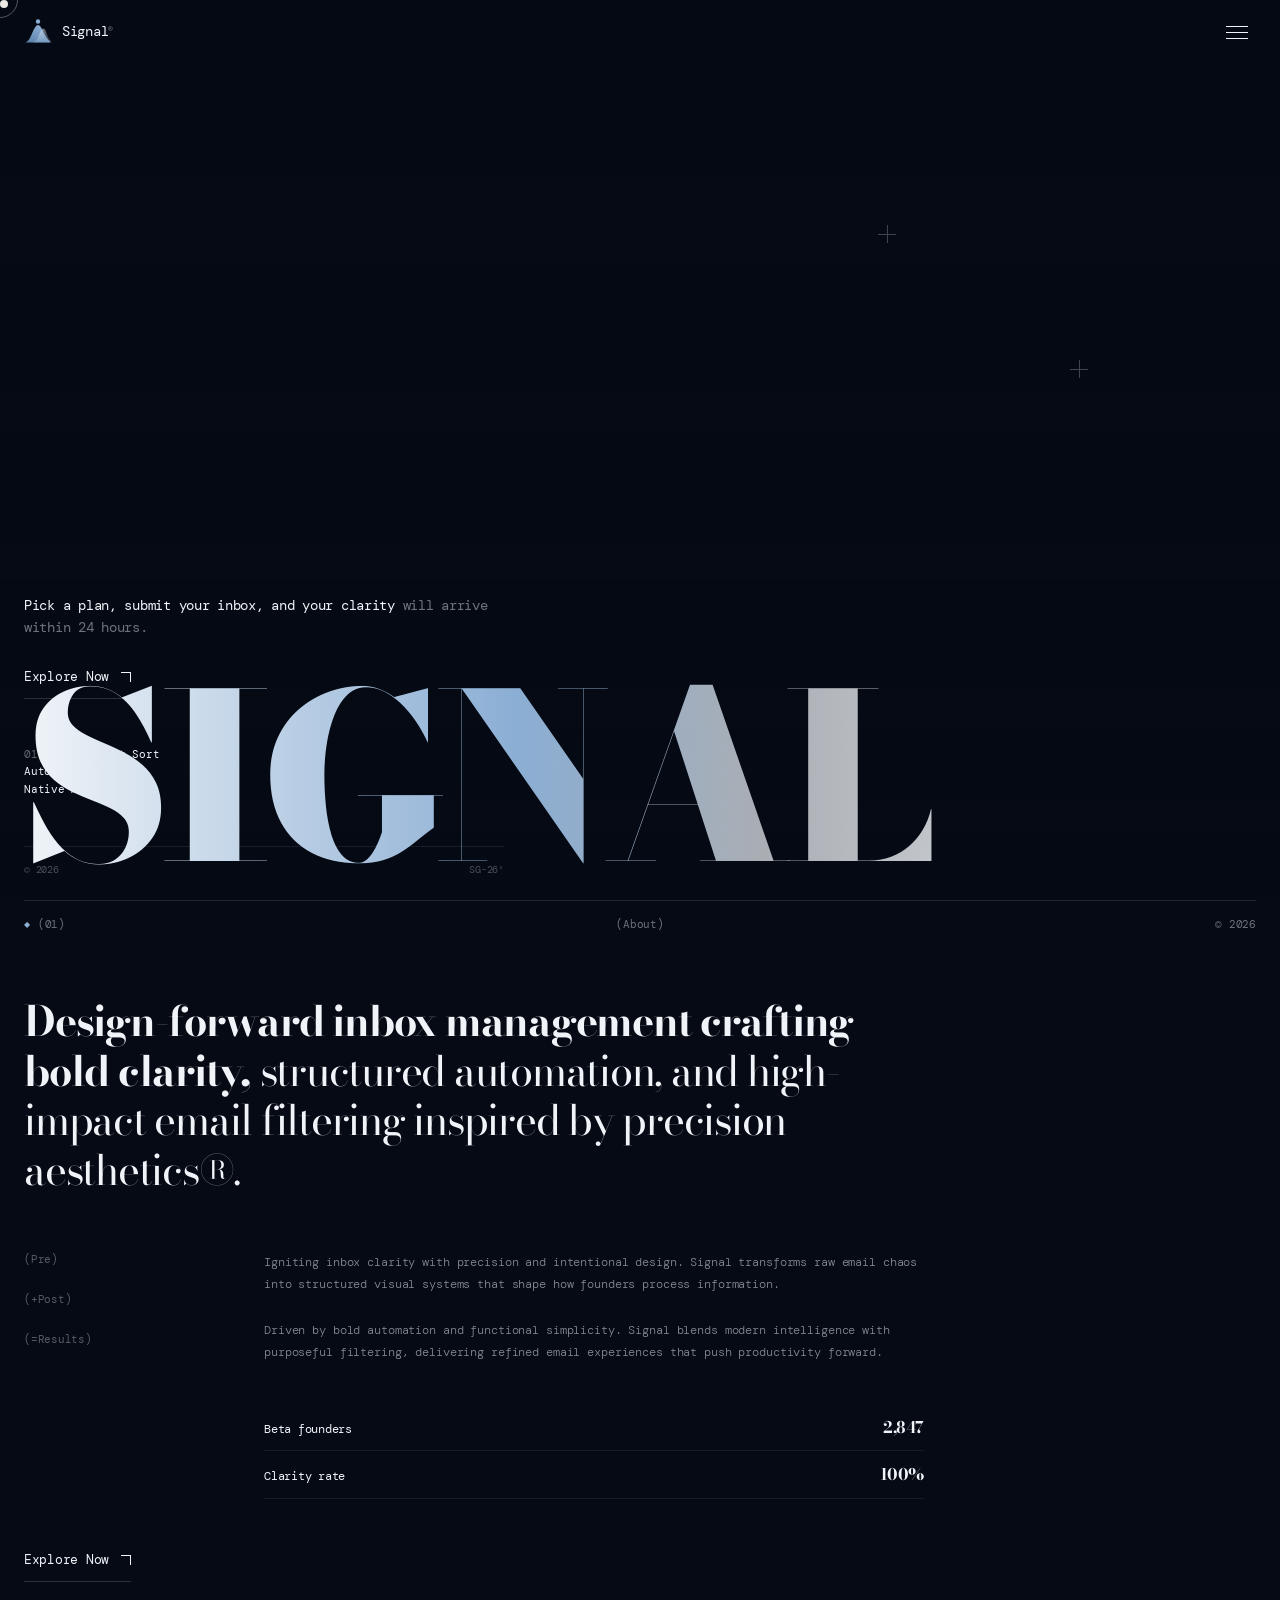
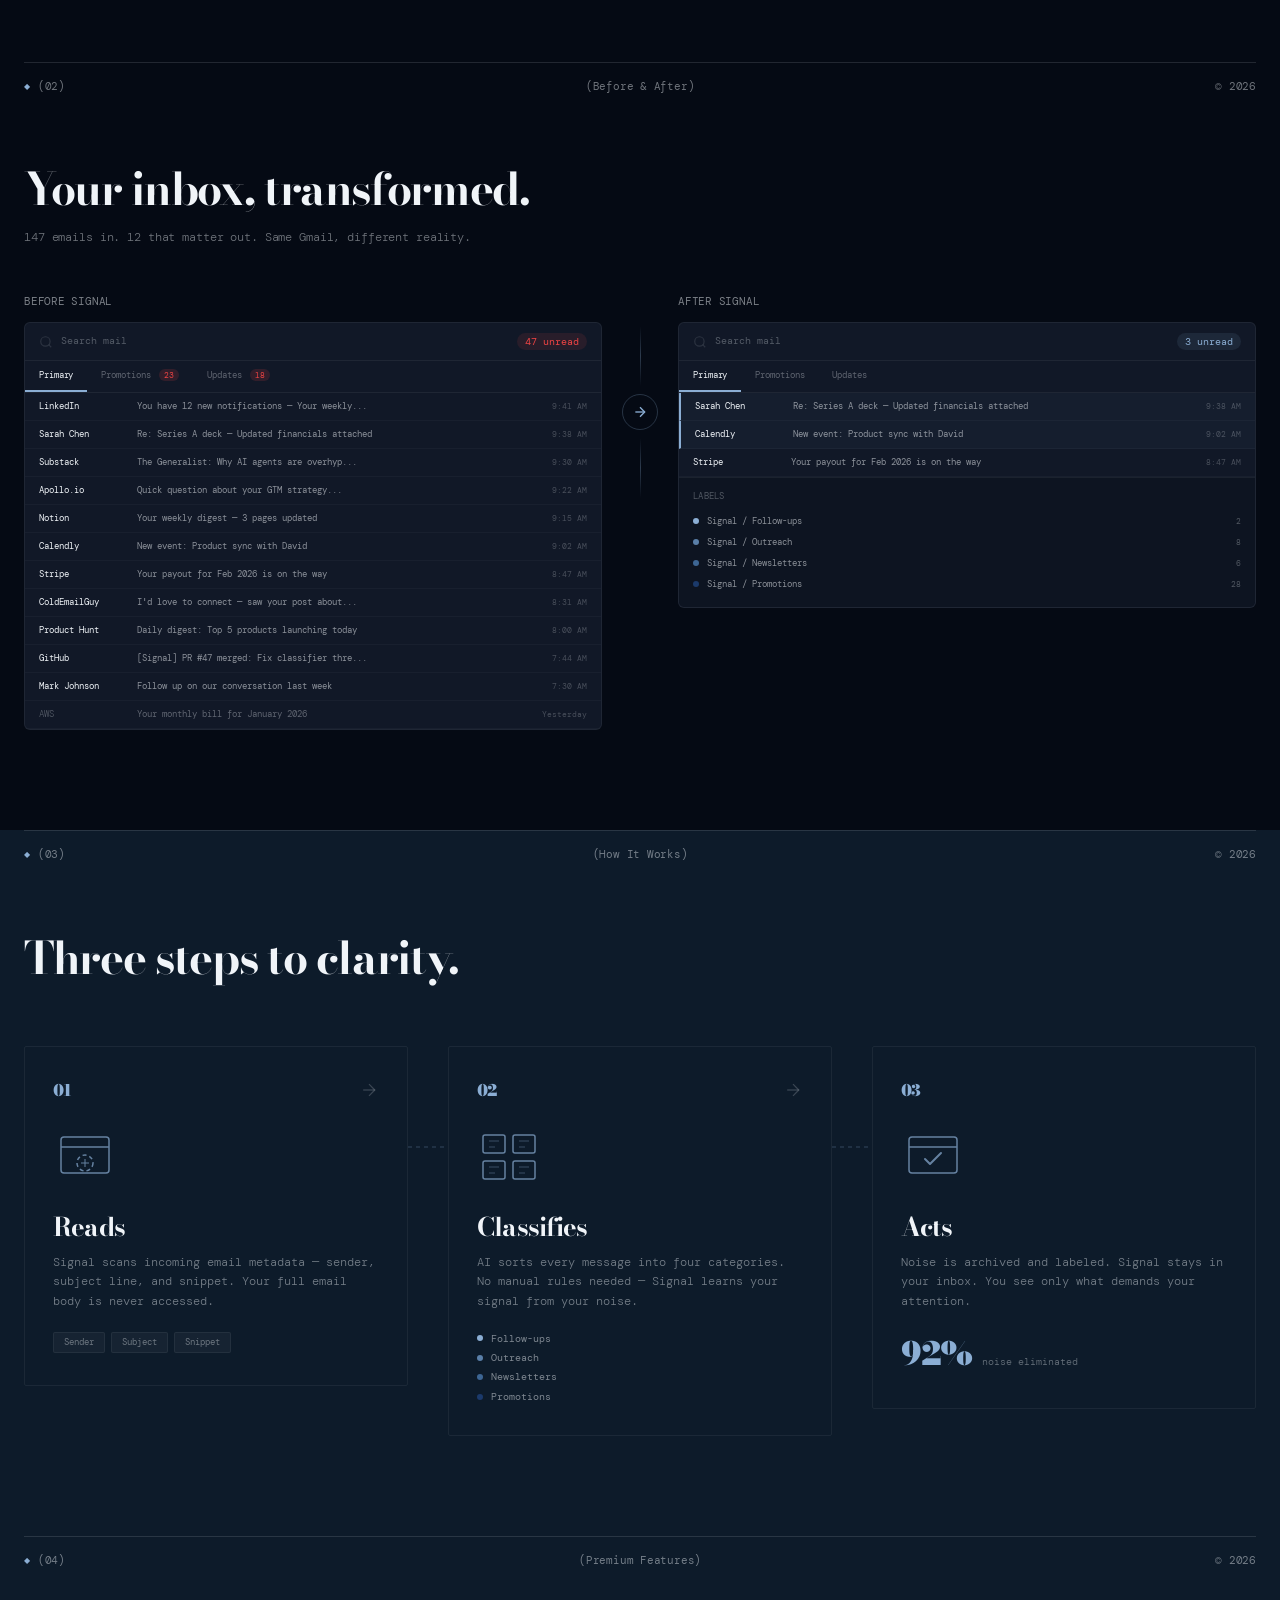
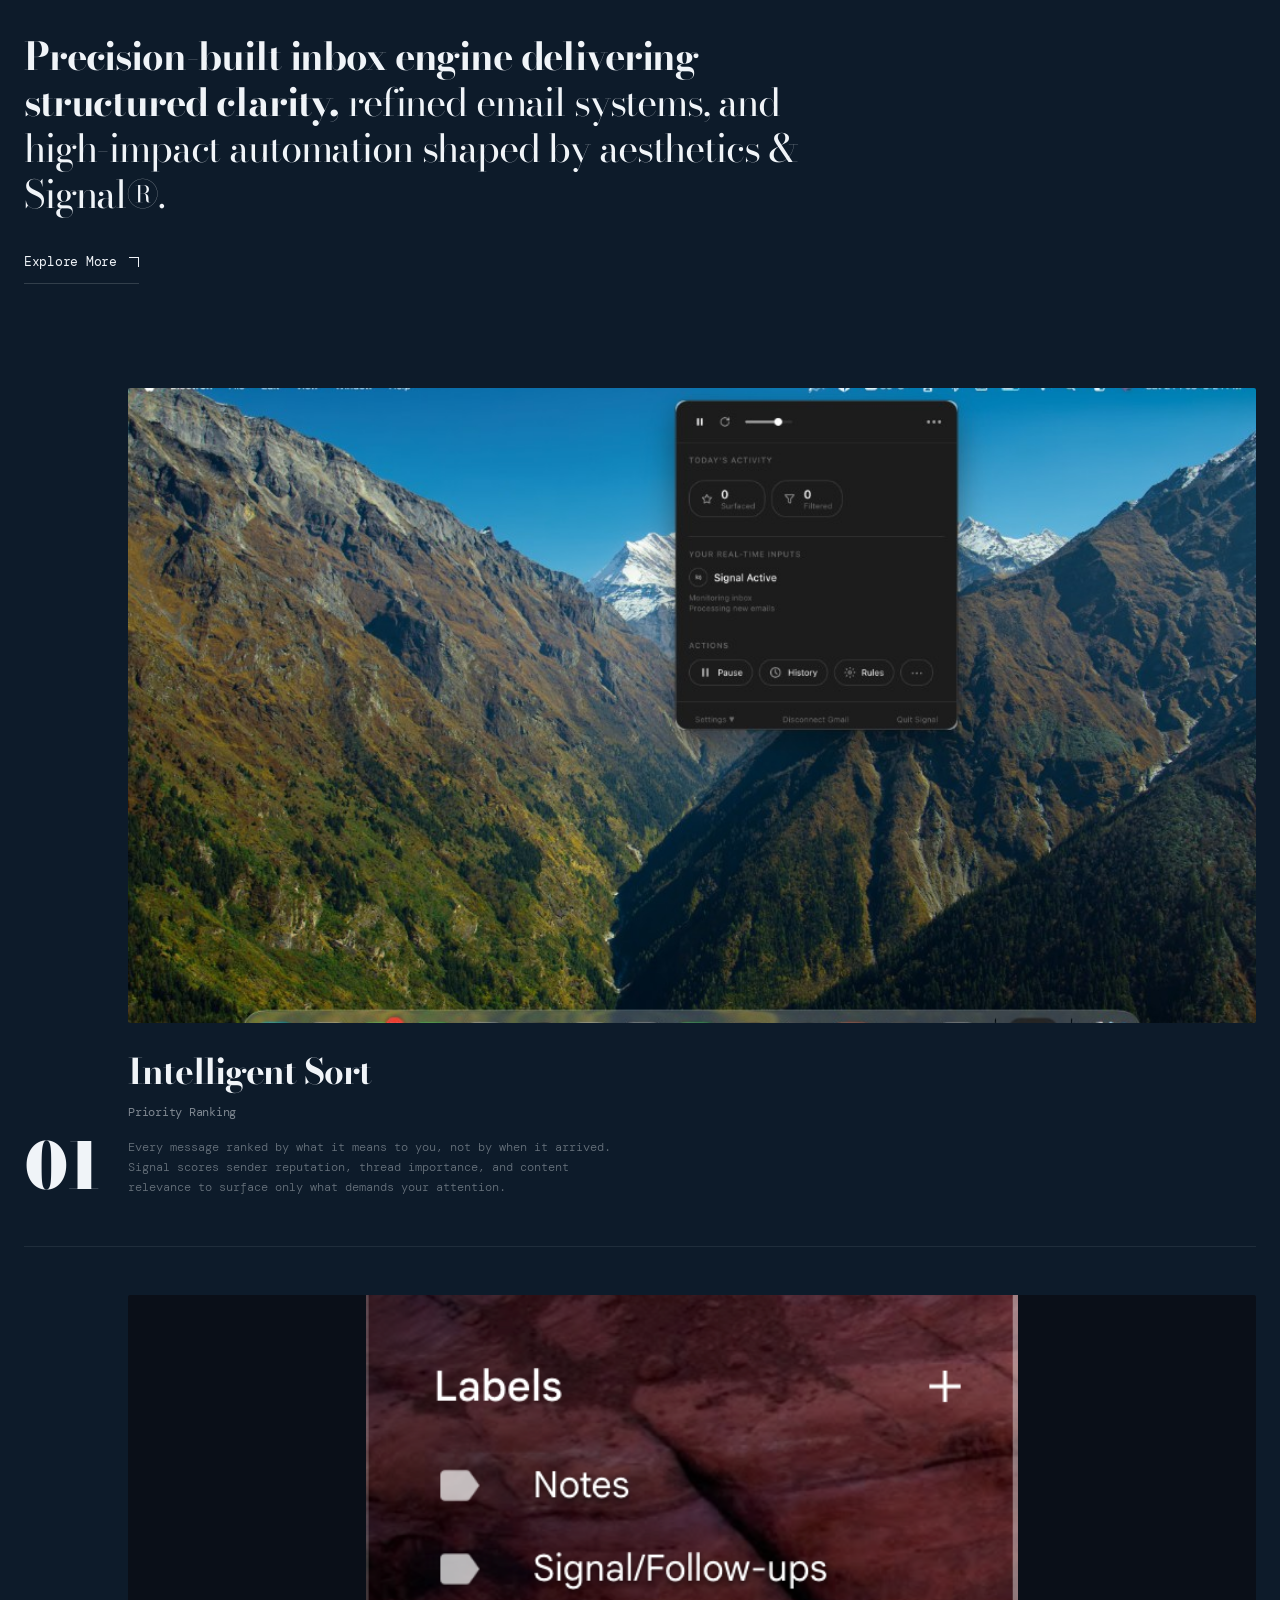
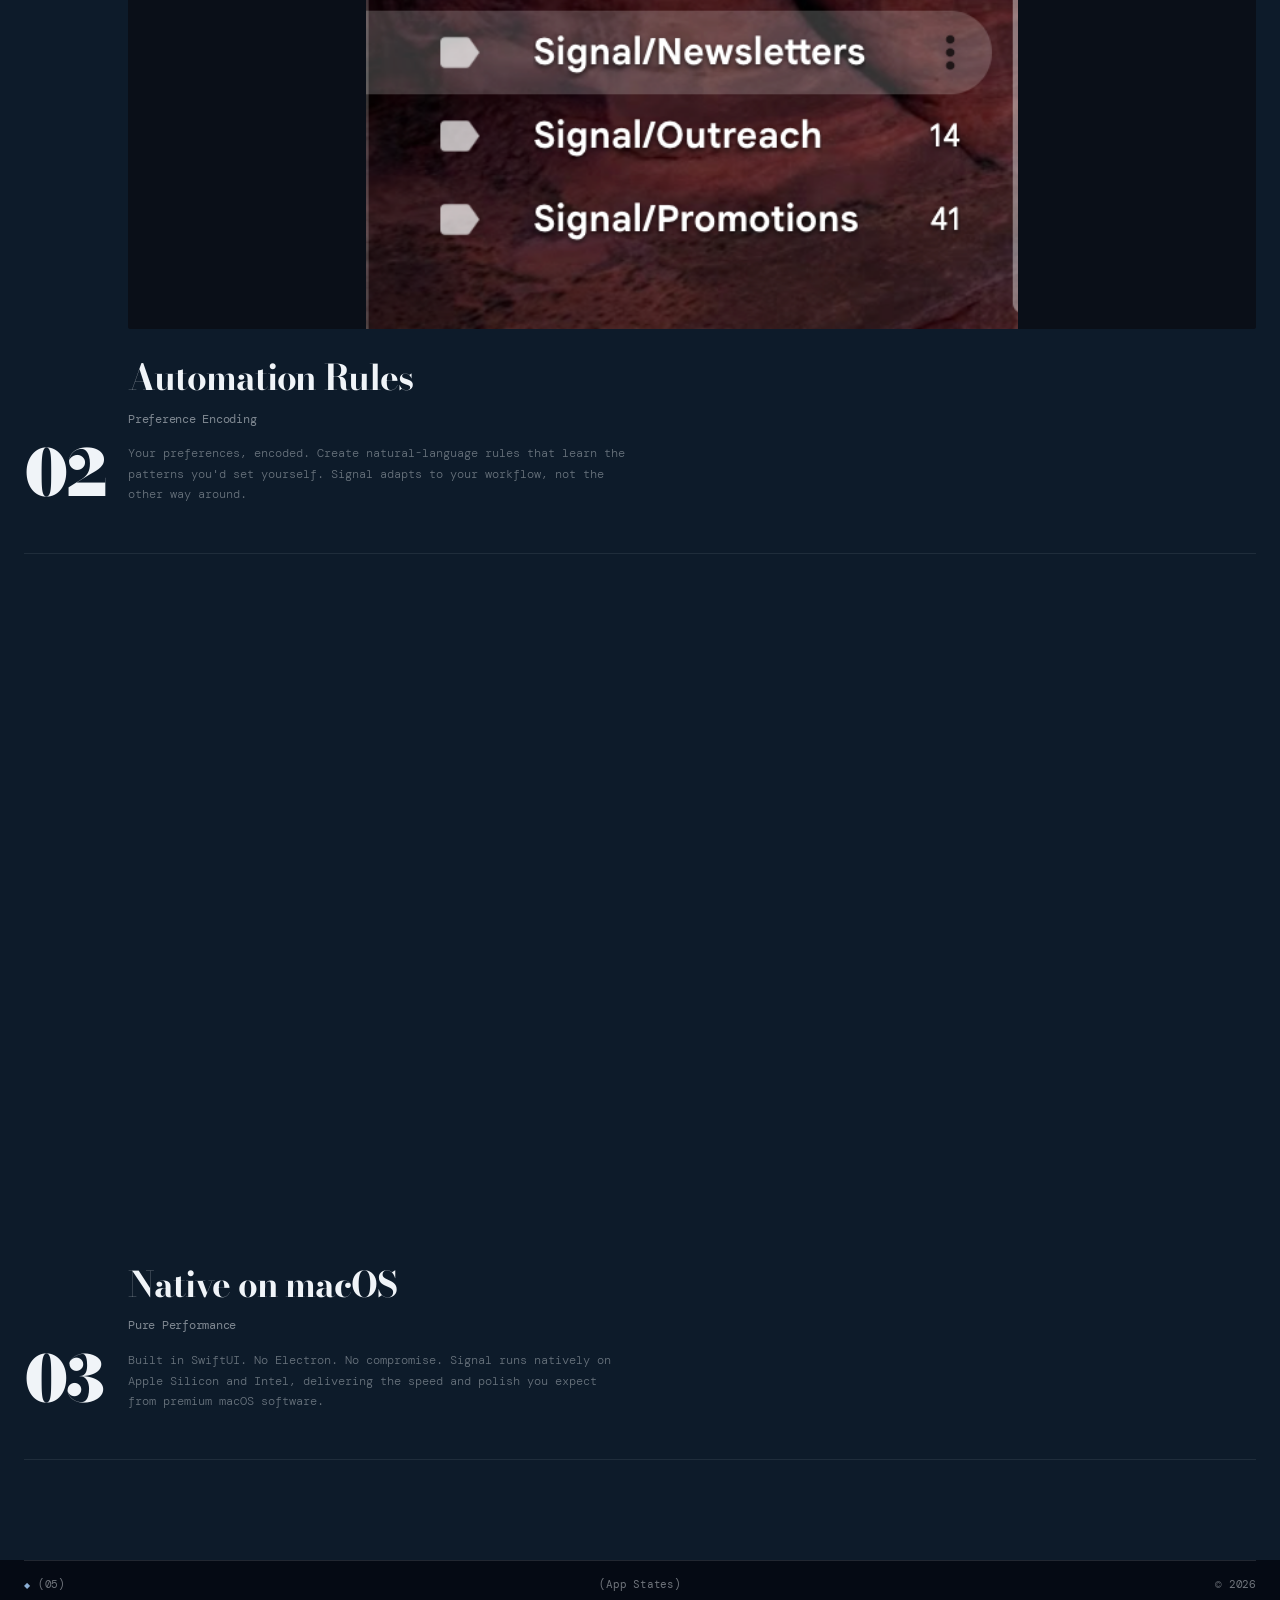
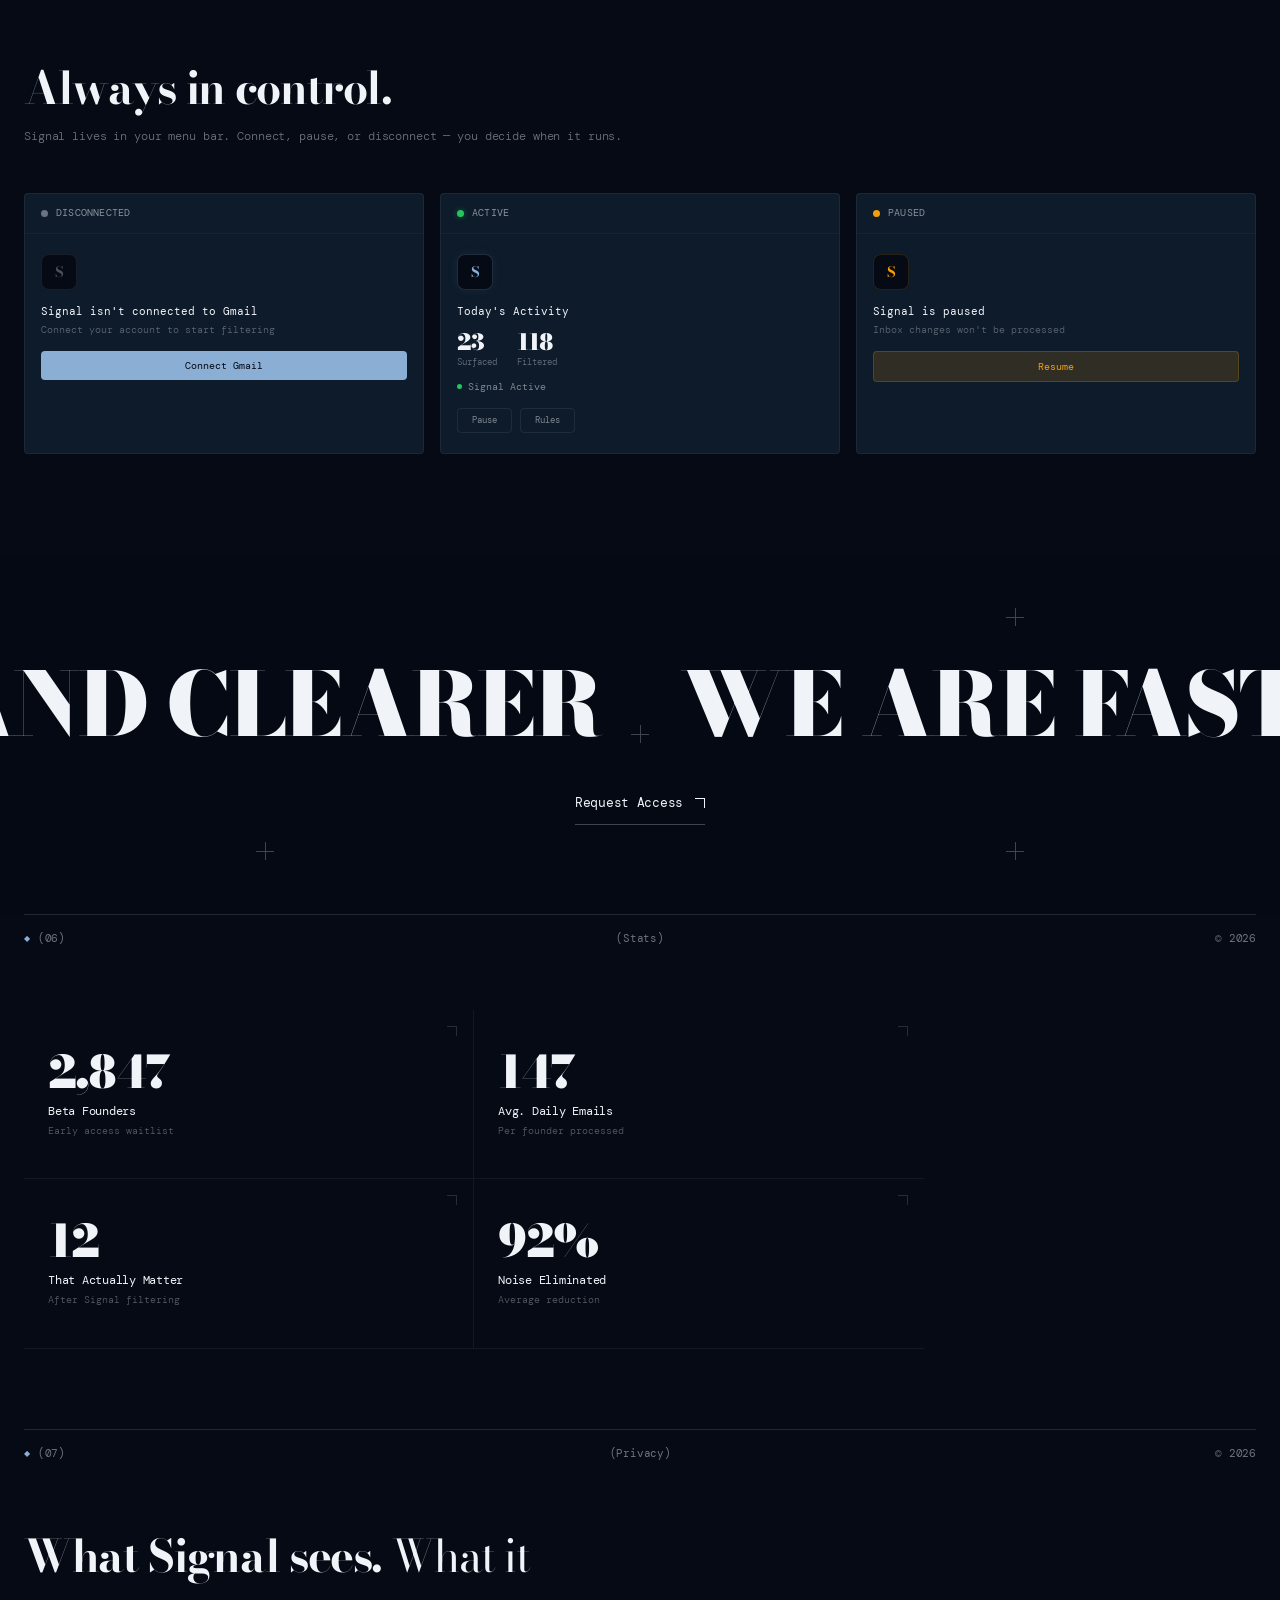
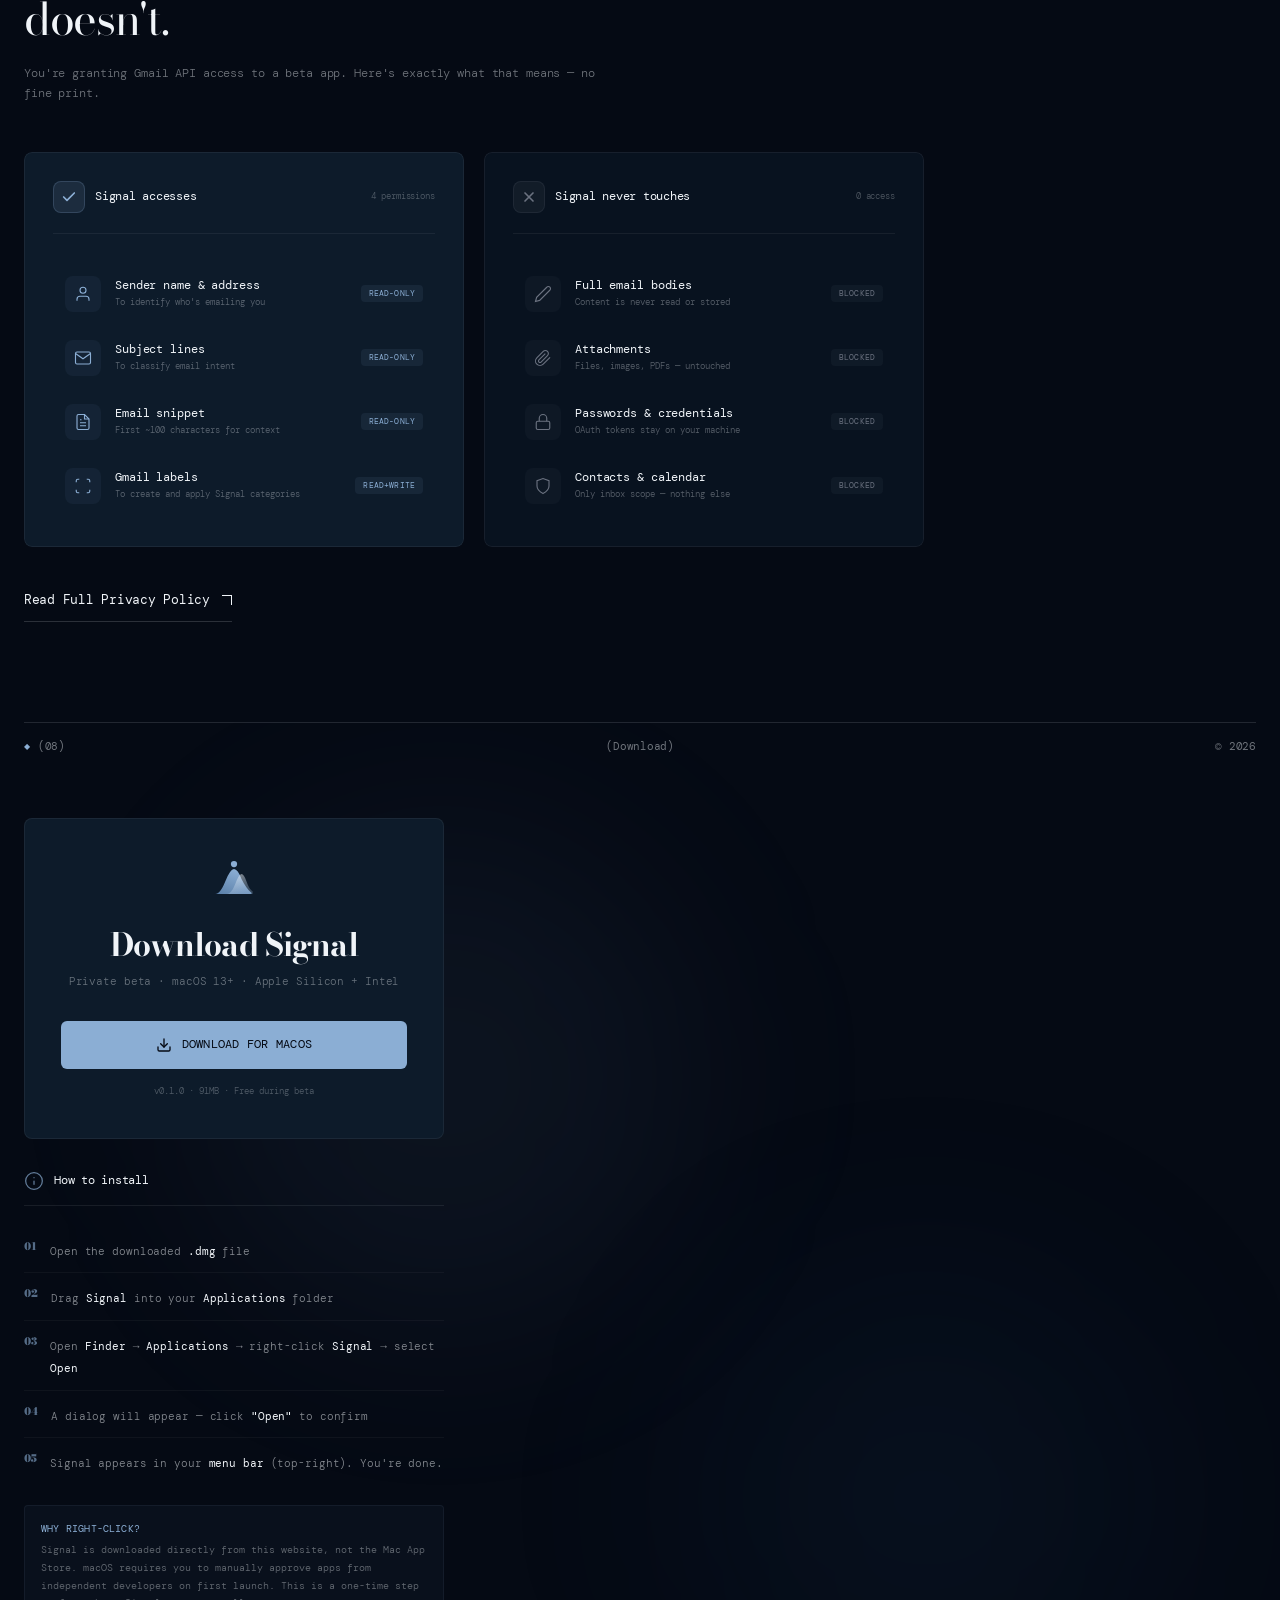
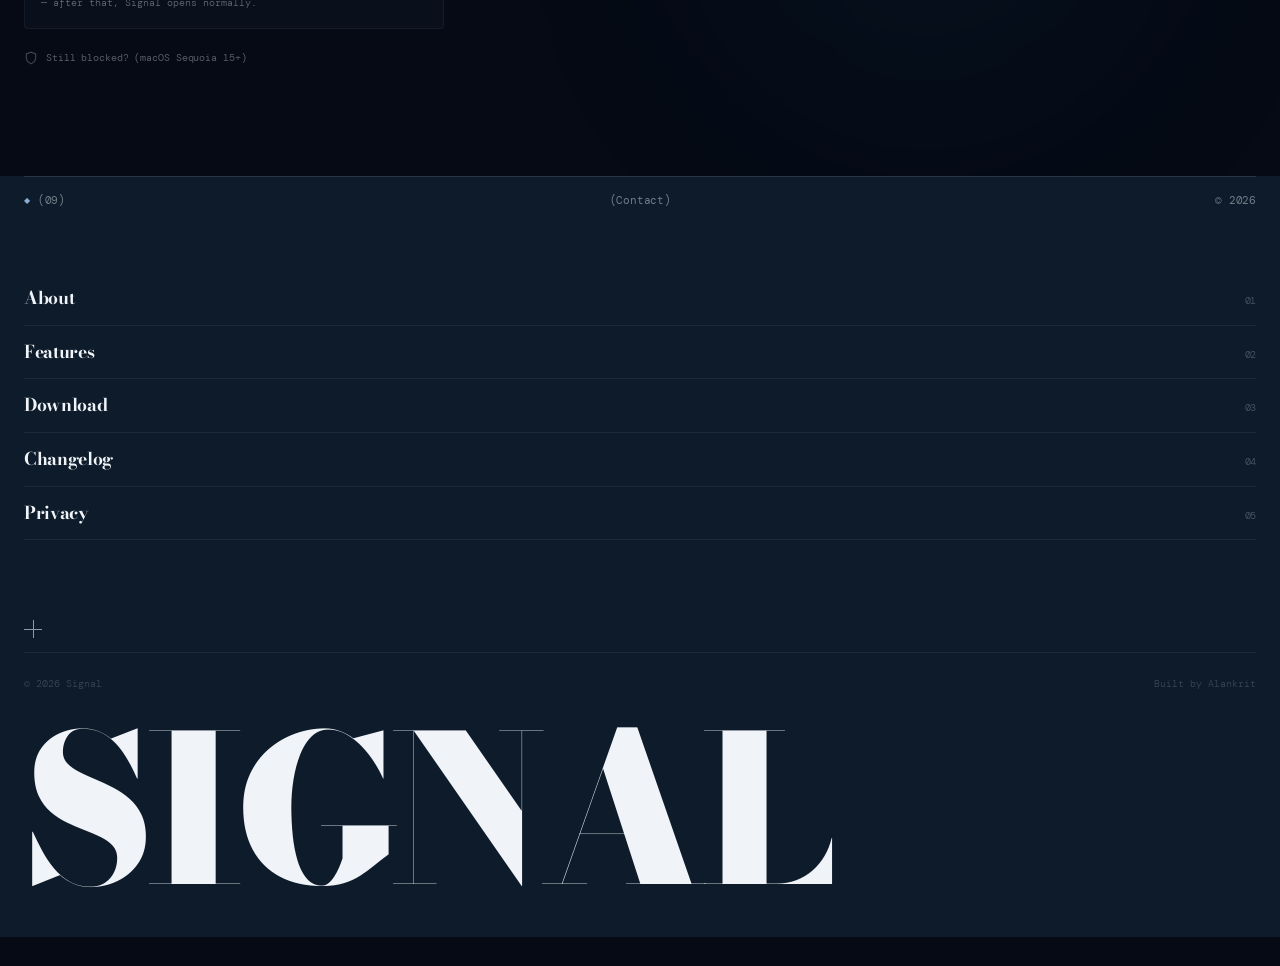
==== commit 09c24b0a: "Add download integration with install instructions - Wire download button to GitHub Releases DMG ass" ====
--- a/index.html
+++ b/index.html
@@ -673,16 +673,83 @@
       <h2 class="beta-headline">Download Signal</h2>
       <p class="beta-sub">Private beta · macOS 13+ · Apple Silicon + Intel</p>
 
-      <button class="btn-download">
+      <a href="https://github.com/alankritxghosh/Signal-Launch-Website/releases/download/v0.1.0/Signal-0.1.0-arm64.dmg" download class="btn-download">
         <svg viewBox="0 0 24 24" fill="none" stroke="currentColor" stroke-width="2" stroke-linecap="round" stroke-linejoin="round">
           <path d="M21 15v4a2 2 0 0 1-2 2H5a2 2 0 0 1-2-2v-4"/>
           <polyline points="7 10 12 15 17 10"/>
           <line x1="12" y1="15" x2="12" y2="3"/>
         </svg>
         Download for macOS
-      </button>
-
-      <p class="beta-meta">v0.1.0 · 12MB · Free during beta</p>
+      </a>
+
+      <p class="beta-meta">v0.1.0 · 91MB · Free during beta</p>
+    </div>
+
+    <div class="install-guide reveal">
+      <div class="install-guide-header">
+        <div class="install-guide-icon">
+          <svg width="20" height="20" viewBox="0 0 24 24" fill="none" stroke="currentColor" stroke-width="1.5" stroke-linecap="round" stroke-linejoin="round">
+            <circle cx="12" cy="12" r="10"/>
+            <path d="M12 16v-4"/>
+            <path d="M12 8h.01"/>
+          </svg>
+        </div>
+        <h3 class="install-guide-title">How to install</h3>
+      </div>
+
+      <div class="install-steps">
+        <div class="install-step">
+          <span class="install-step-num">01</span>
+          <div class="install-step-content">
+            <span class="install-step-text">Open the downloaded <strong>.dmg</strong> file</span>
+          </div>
+        </div>
+        <div class="install-step">
+          <span class="install-step-num">02</span>
+          <div class="install-step-content">
+            <span class="install-step-text">Drag <strong>Signal</strong> into your <strong>Applications</strong> folder</span>
+          </div>
+        </div>
+        <div class="install-step">
+          <span class="install-step-num">03</span>
+          <div class="install-step-content">
+            <span class="install-step-text">Open <strong>Finder</strong> → <strong>Applications</strong> → right-click <strong>Signal</strong> → select <strong>Open</strong></span>
+          </div>
+        </div>
+        <div class="install-step">
+          <span class="install-step-num">04</span>
+          <div class="install-step-content">
+            <span class="install-step-text">A dialog will appear — click <strong>"Open"</strong> to confirm</span>
+          </div>
+        </div>
+        <div class="install-step">
+          <span class="install-step-num">05</span>
+          <div class="install-step-content">
+            <span class="install-step-text">Signal appears in your <strong>menu bar</strong> (top-right). You're done.</span>
+          </div>
+        </div>
+      </div>
+
+      <div class="install-note">
+        <span class="install-note-label">Why right-click?</span>
+        <p class="install-note-text">Signal is downloaded directly from this website, not the Mac App Store. macOS requires you to manually approve apps from independent developers on first launch. This is a one-time step — after that, Signal opens normally.</p>
+      </div>
+
+      <details class="install-troubleshoot">
+        <summary class="install-troubleshoot-summary">
+          <svg width="14" height="14" viewBox="0 0 24 24" fill="none" stroke="currentColor" stroke-width="2" stroke-linecap="round"><path d="M12 22s8-4 8-10V5l-8-3-8 3v7c0 6 8 10 8 10Z"/></svg>
+          Still blocked? (macOS Sequoia 15+)
+        </summary>
+        <div class="install-troubleshoot-content">
+          <p>On newer macOS versions, right-click → Open may not be enough. In that case:</p>
+          <ol>
+            <li>Open <strong>System Settings</strong> → <strong>Privacy & Security</strong></li>
+            <li>Scroll down — you'll see: <em>"Signal was blocked from use because it is not from an identified developer"</em></li>
+            <li>Click <strong>Open Anyway</strong></li>
+            <li>Enter your password and click <strong>Open</strong></li>
+          </ol>
+        </div>
+      </details>
     </div>
   </section>
 
--- a/styles.css
+++ b/styles.css
@@ -1683,6 +1683,8 @@
   align-items: center;
   justify-content: center;
   gap: 10px;
+  text-decoration: none;
+  cursor: none;
 }
 
 .btn-download:hover {
@@ -1701,6 +1703,192 @@
   font-size: 0.58rem;
   color: rgba(240, 244, 248, 0.3);
   margin-top: 16px;
+}
+
+/* ---- INSTALL GUIDE ---- */
+
+.install-guide {
+  max-width: 420px;
+  margin-top: 32px;
+  position: relative;
+  z-index: 2;
+}
+
+.install-guide-header {
+  display: flex;
+  align-items: center;
+  gap: 10px;
+  margin-bottom: 20px;
+  padding-bottom: 14px;
+  border-bottom: 1px solid rgba(240, 244, 248, 0.08);
+}
+
+.install-guide-icon {
+  color: var(--steel-blue);
+  display: flex;
+  opacity: 0.7;
+}
+
+.install-guide-title {
+  font-family: var(--font-mono);
+  font-weight: 400;
+  font-size: 0.75rem;
+  letter-spacing: -0.02em;
+  color: var(--cold-white);
+}
+
+.install-steps {
+  display: flex;
+  flex-direction: column;
+  gap: 0;
+}
+
+.install-step {
+  display: flex;
+  align-items: flex-start;
+  gap: 14px;
+  padding: 12px 0;
+  border-bottom: 1px solid rgba(240, 244, 248, 0.04);
+}
+
+.install-step:last-child { border-bottom: none; }
+
+.install-step-num {
+  font-family: var(--font-display);
+  font-weight: 900;
+  font-size: 0.65rem;
+  letter-spacing: -0.04em;
+  color: var(--steel-blue);
+  flex-shrink: 0;
+  padding-top: 1px;
+  opacity: 0.6;
+}
+
+.install-step-content {
+  flex: 1;
+}
+
+.install-step-text {
+  font-family: var(--font-mono);
+  font-weight: 300;
+  font-size: 0.7rem;
+  line-height: 1.65;
+  color: rgba(240, 244, 248, 0.55);
+  letter-spacing: -0.01em;
+}
+
+.install-step-text strong {
+  font-weight: 400;
+  color: var(--cold-white);
+}
+
+.install-note {
+  margin-top: 20px;
+  padding: 16px;
+  background: rgba(139, 174, 212, 0.04);
+  border: 1px solid rgba(139, 174, 212, 0.08);
+  border-radius: 4px;
+}
+
+.install-note-label {
+  display: block;
+  font-family: var(--font-mono);
+  font-weight: 400;
+  font-size: 0.6rem;
+  letter-spacing: 0.02em;
+  text-transform: uppercase;
+  color: var(--steel-blue);
+  margin-bottom: 6px;
+}
+
+.install-note-text {
+  font-family: var(--font-mono);
+  font-weight: 300;
+  font-size: 0.65rem;
+  line-height: 1.7;
+  color: rgba(240, 244, 248, 0.4);
+}
+
+.install-troubleshoot {
+  margin-top: 12px;
+}
+
+.install-troubleshoot-summary {
+  display: flex;
+  align-items: center;
+  gap: 8px;
+  font-family: var(--font-mono);
+  font-weight: 400;
+  font-size: 0.65rem;
+  letter-spacing: -0.01em;
+  color: rgba(240, 244, 248, 0.35);
+  cursor: pointer;
+  padding: 10px 0;
+  list-style: none;
+  transition: color 0.3s ease;
+}
+
+.install-troubleshoot-summary::-webkit-details-marker { display: none; }
+
+.install-troubleshoot-summary:hover { color: var(--cold-white); }
+
+.install-troubleshoot-summary svg {
+  color: rgba(240, 244, 248, 0.25);
+  flex-shrink: 0;
+}
+
+.install-troubleshoot-content {
+  padding: 14px 16px;
+  background: rgba(240, 244, 248, 0.02);
+  border: 1px solid rgba(240, 244, 248, 0.05);
+  border-radius: 4px;
+  margin-top: 4px;
+}
+
+.install-troubleshoot-content p {
+  font-family: var(--font-mono);
+  font-weight: 300;
+  font-size: 0.65rem;
+  line-height: 1.7;
+  color: rgba(240, 244, 248, 0.4);
+  margin-bottom: 10px;
+}
+
+.install-troubleshoot-content ol {
+  list-style: none;
+  counter-reset: troubleshoot;
+  padding: 0;
+  margin: 0;
+}
+
+.install-troubleshoot-content li {
+  counter-increment: troubleshoot;
+  font-family: var(--font-mono);
+  font-weight: 300;
+  font-size: 0.65rem;
+  line-height: 1.8;
+  color: rgba(240, 244, 248, 0.45);
+  padding-left: 20px;
+  position: relative;
+}
+
+.install-troubleshoot-content li::before {
+  content: counter(troubleshoot) '.';
+  position: absolute;
+  left: 0;
+  color: var(--steel-blue);
+  font-weight: 400;
+  opacity: 0.5;
+}
+
+.install-troubleshoot-content strong {
+  font-weight: 400;
+  color: rgba(240, 244, 248, 0.65);
+}
+
+.install-troubleshoot-content em {
+  font-style: italic;
+  color: rgba(240, 244, 248, 0.3);
 }
 
 /* ---- FOOTER ---- */
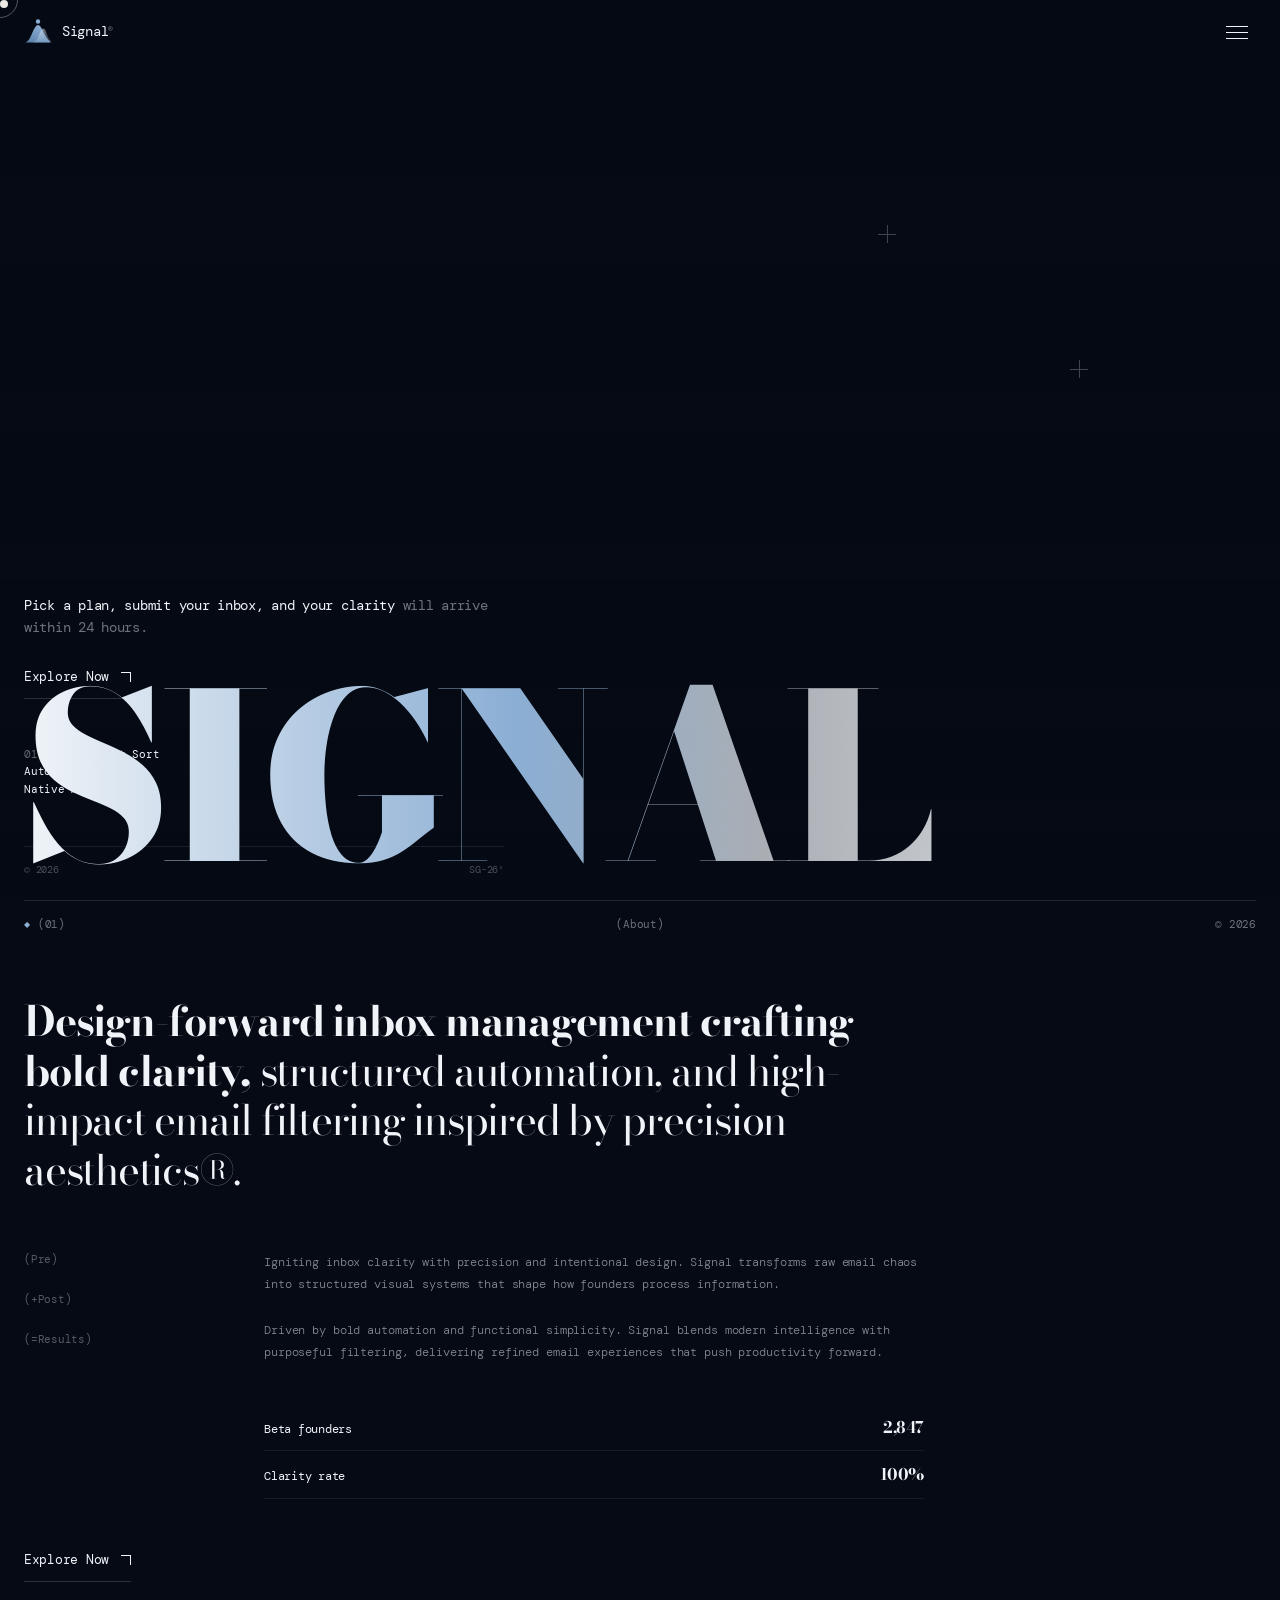
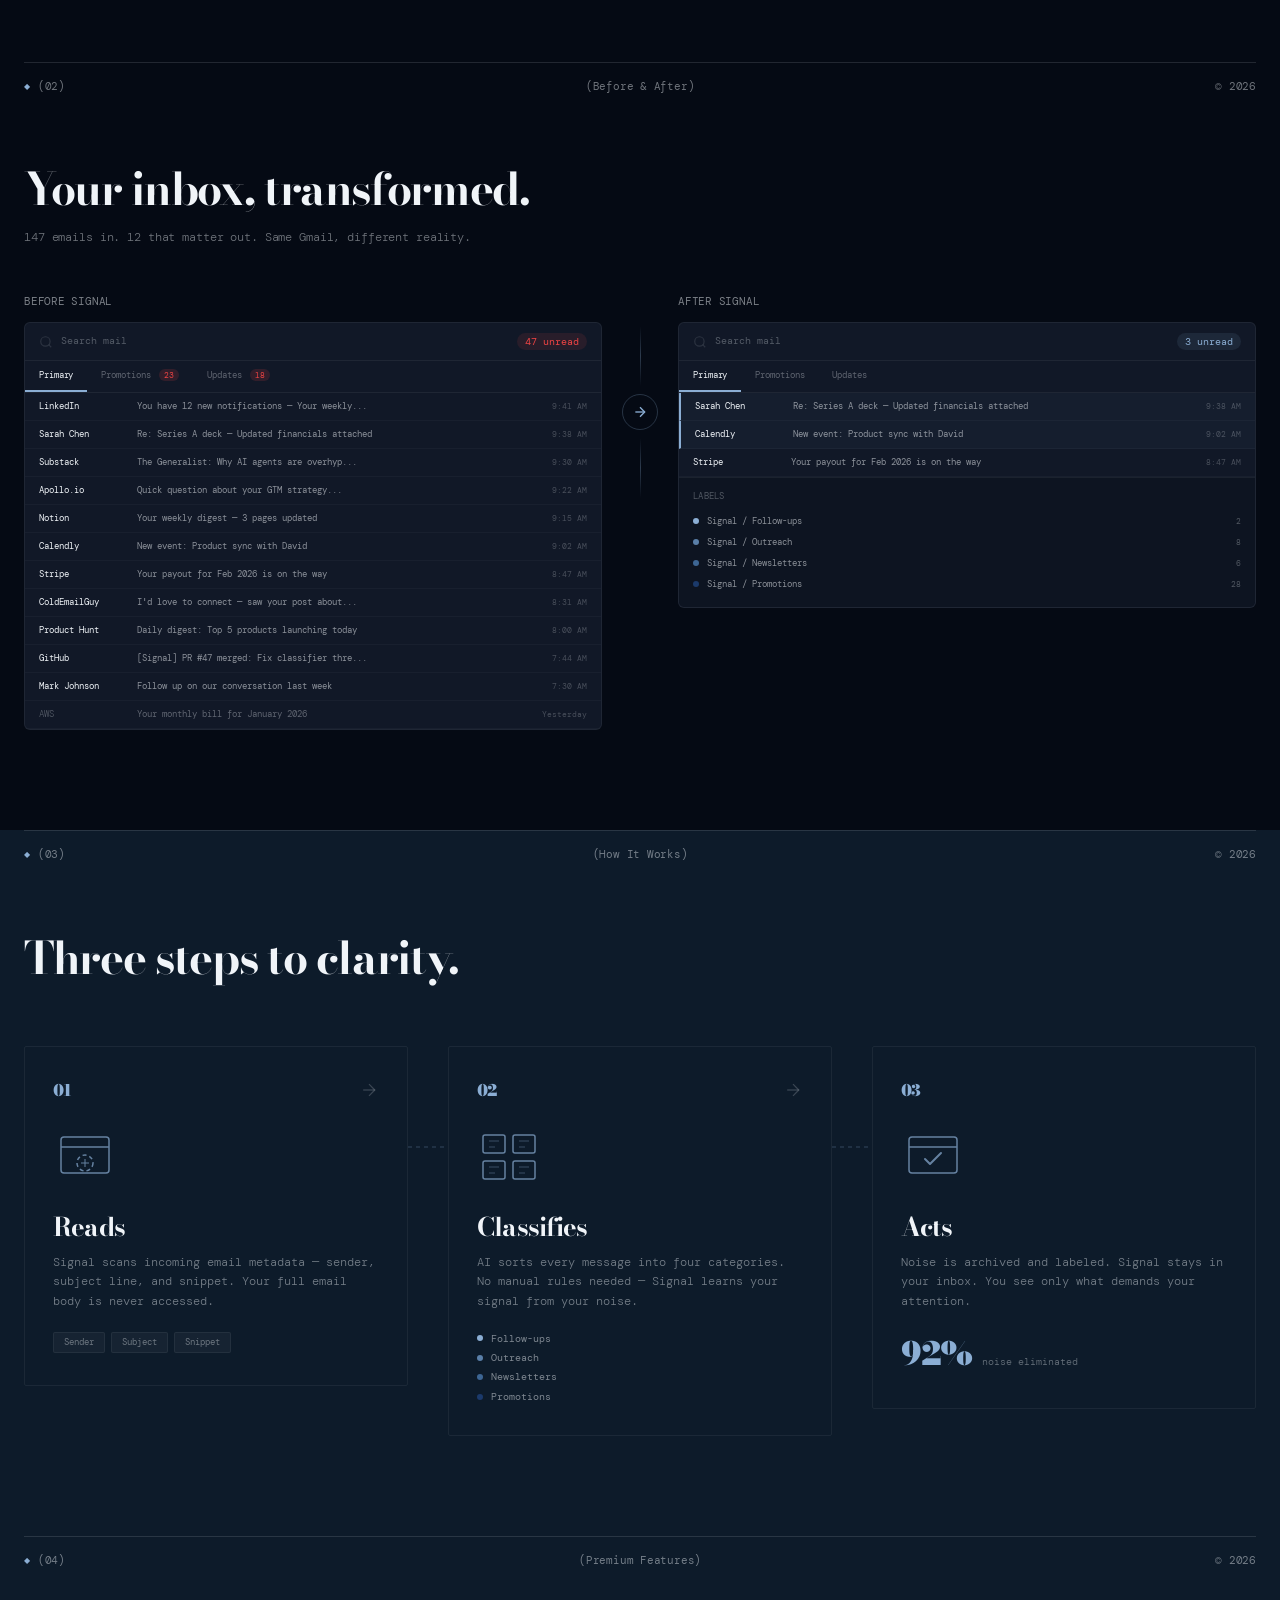
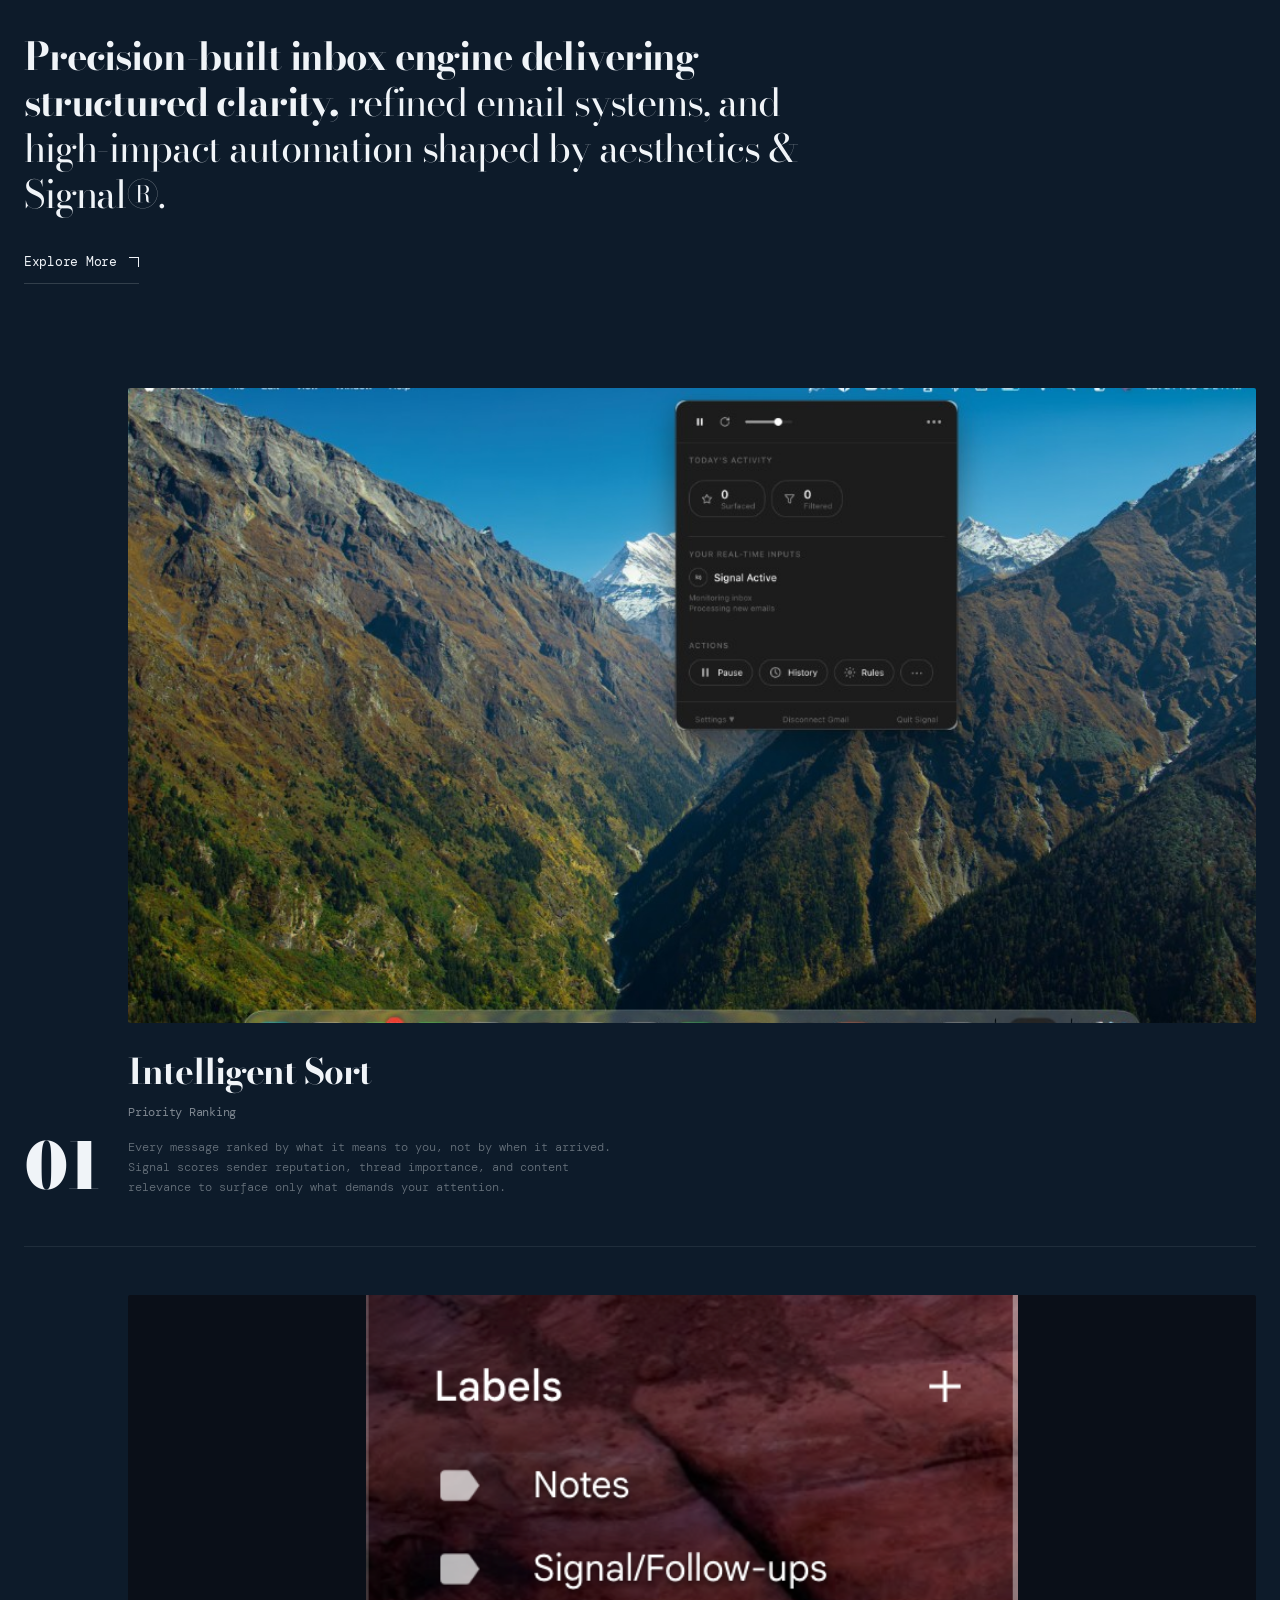
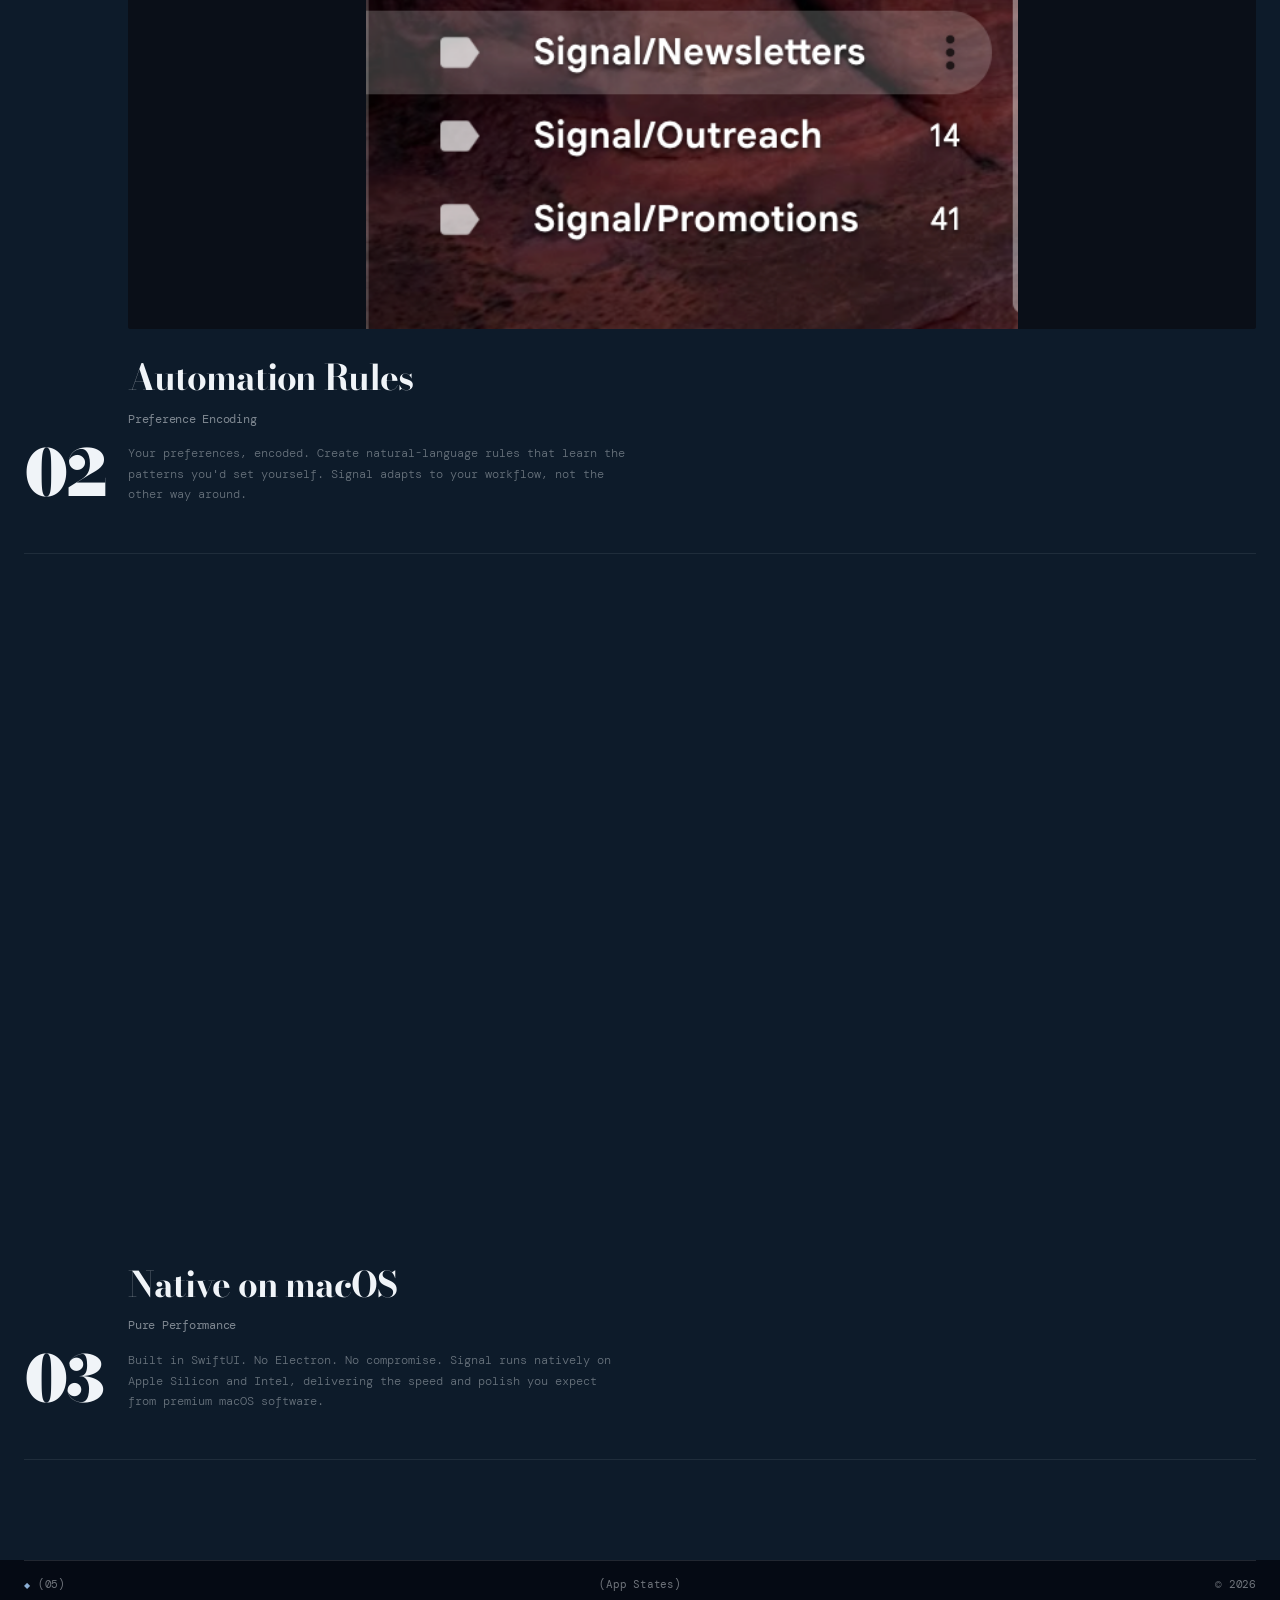
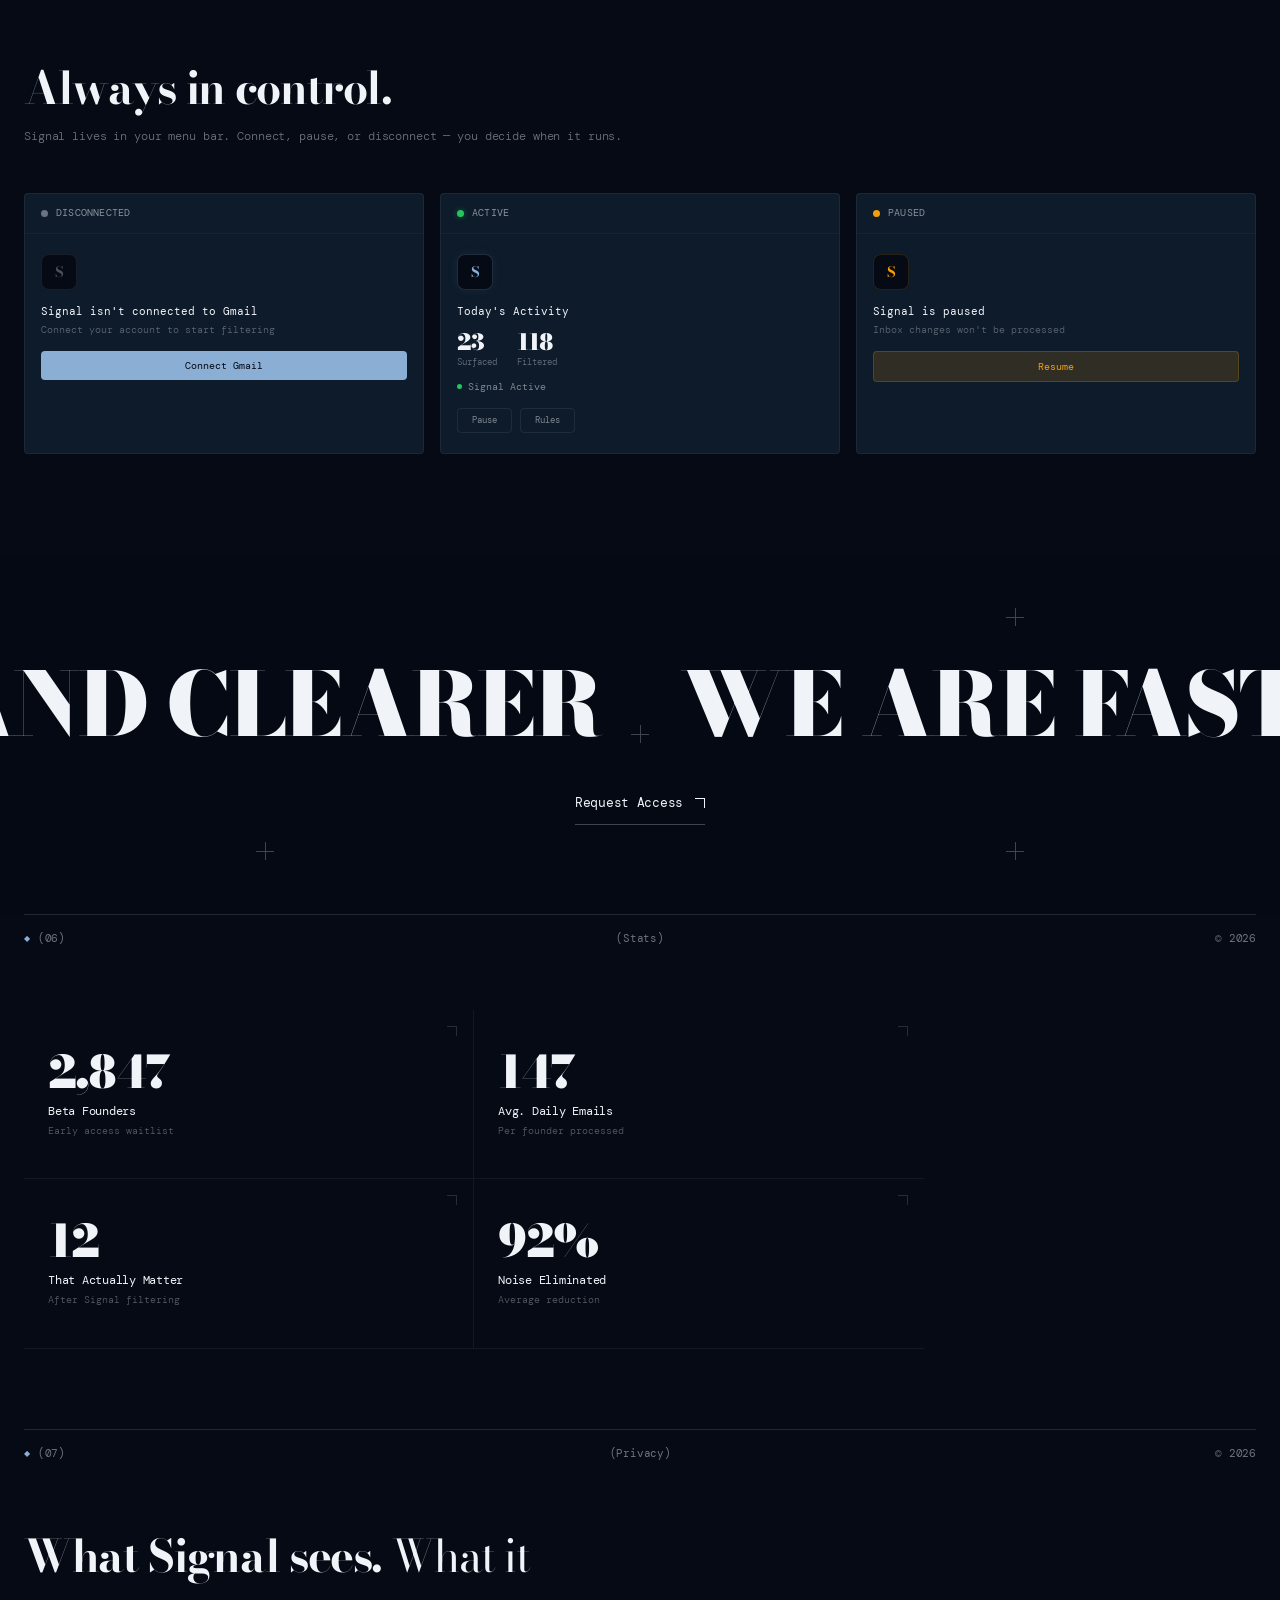
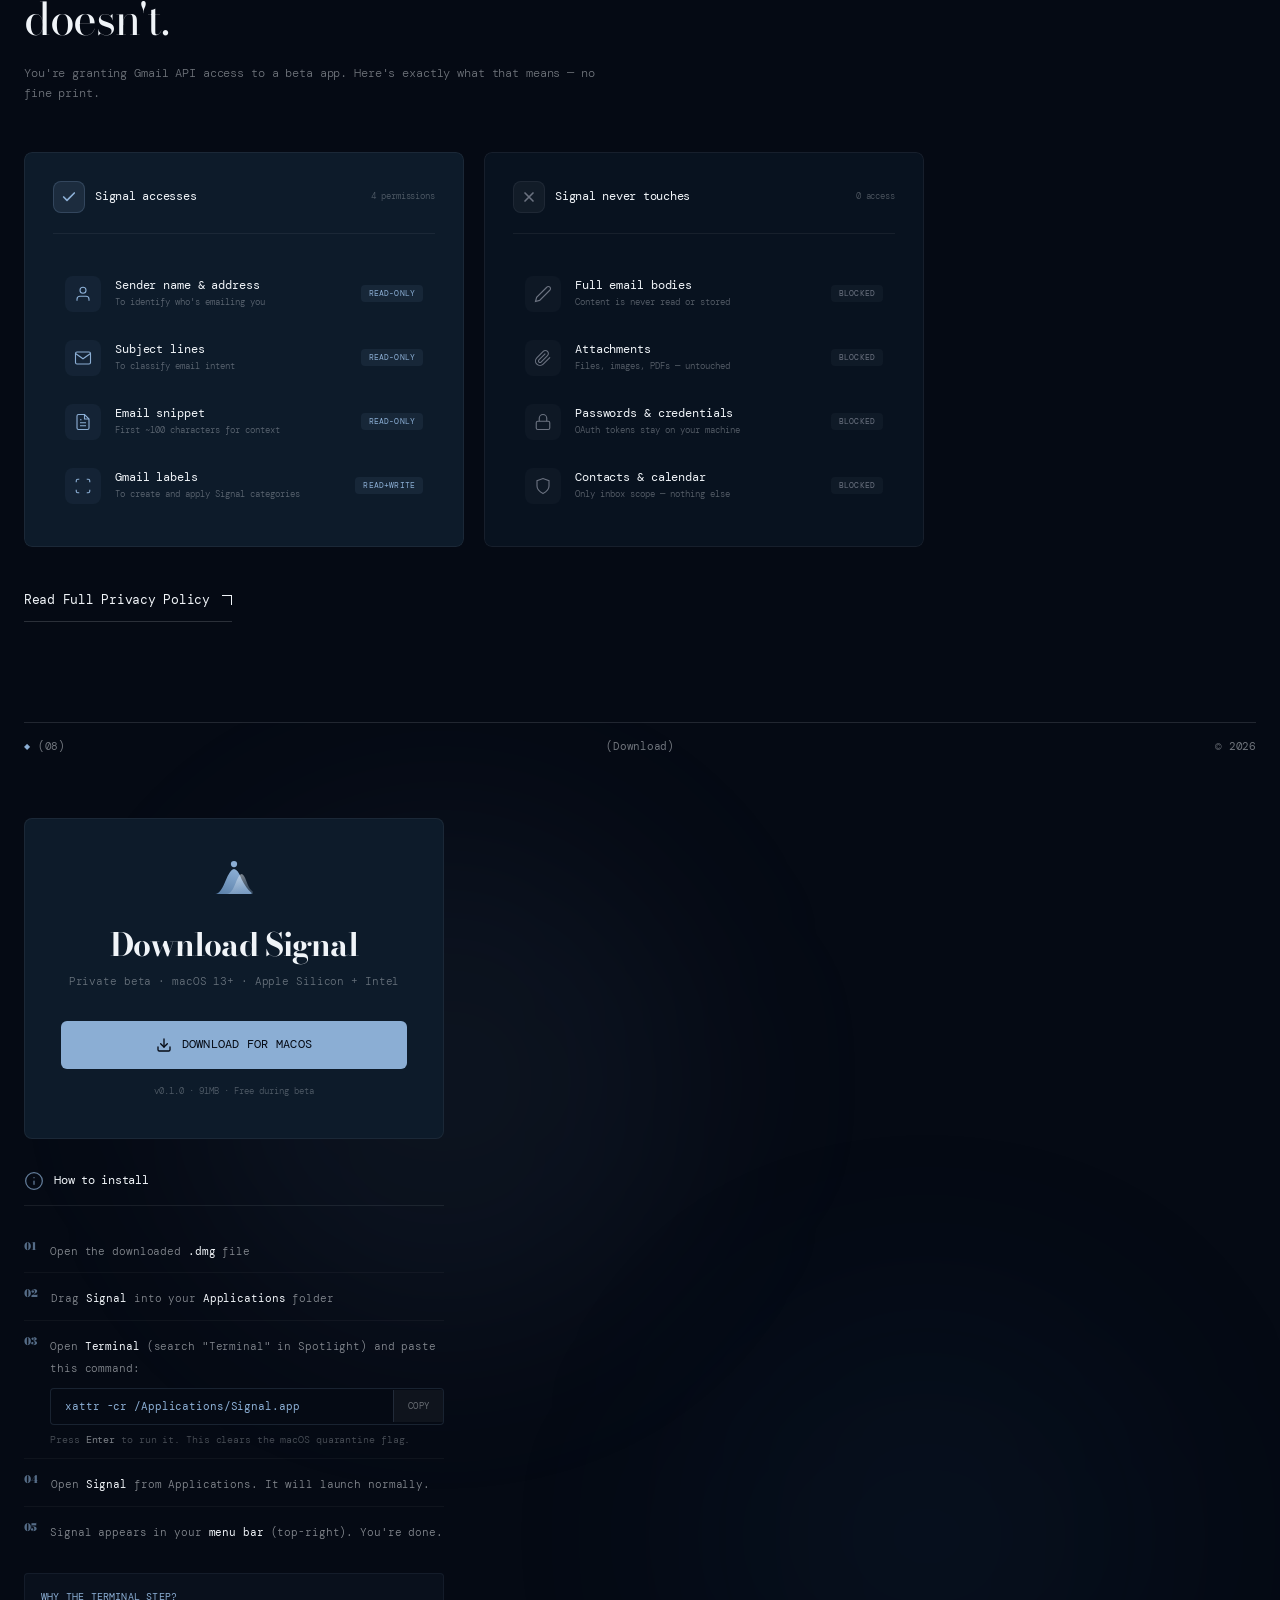
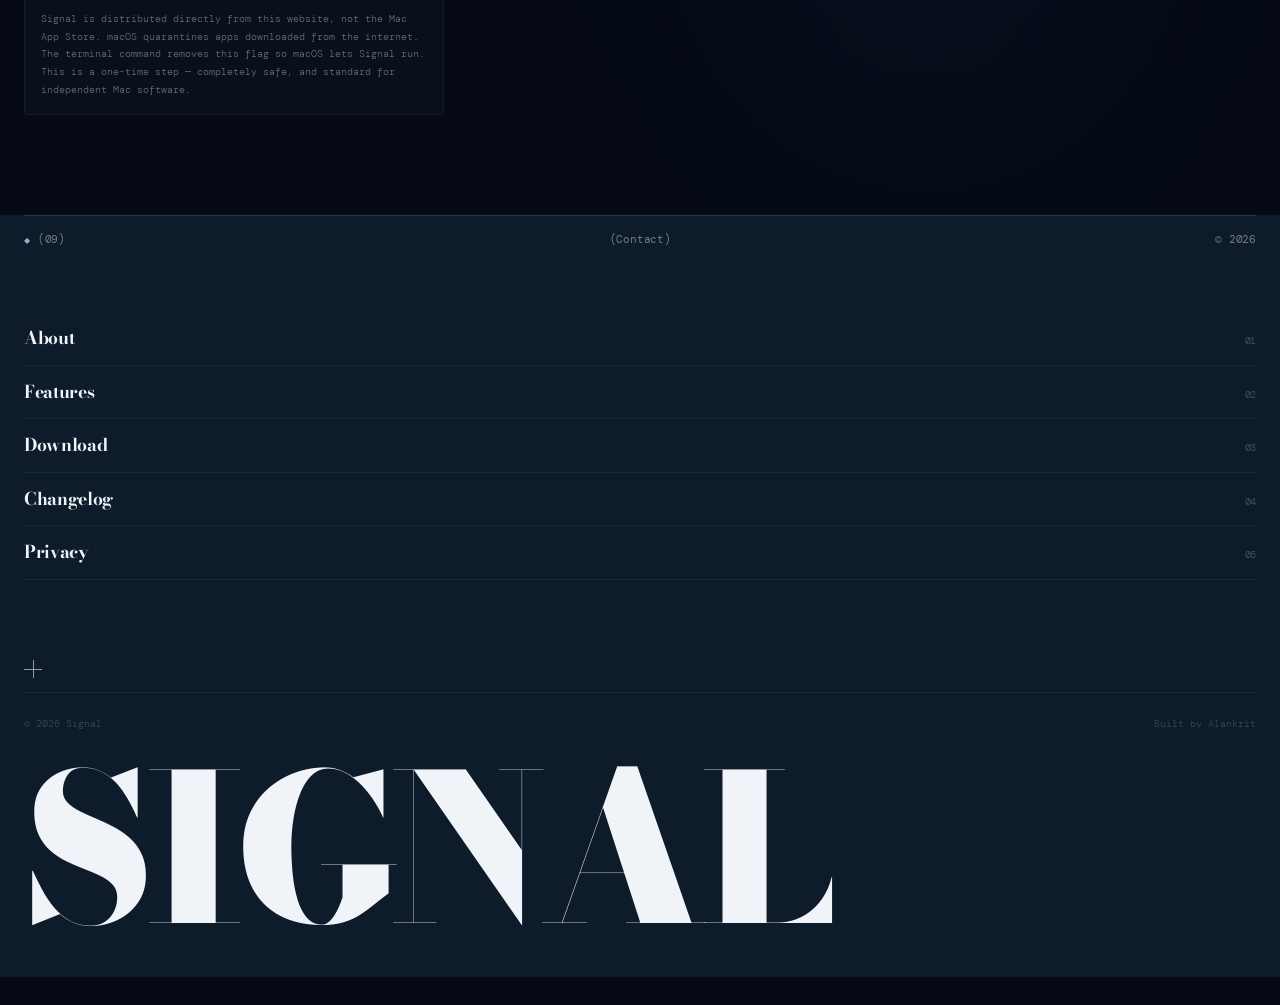
==== commit b8b58f4f: "Fix install instructions — use xattr command instead of right-click macOS marks downloaded unsigned " ====
--- a/index.html
+++ b/index.html
@@ -713,13 +713,18 @@
         <div class="install-step">
           <span class="install-step-num">03</span>
           <div class="install-step-content">
-            <span class="install-step-text">Open <strong>Finder</strong> → <strong>Applications</strong> → right-click <strong>Signal</strong> → select <strong>Open</strong></span>
+            <span class="install-step-text">Open <strong>Terminal</strong> (search "Terminal" in Spotlight) and paste this command:</span>
+            <div class="install-command">
+              <code id="install-cmd">xattr -cr /Applications/Signal.app</code>
+              <button class="install-copy-btn" onclick="navigator.clipboard.writeText('xattr -cr /Applications/Signal.app');this.textContent='Copied';setTimeout(()=>this.textContent='Copy',2000)">Copy</button>
+            </div>
+            <span class="install-step-hint">Press <strong>Enter</strong> to run it. This clears the macOS quarantine flag.</span>
           </div>
         </div>
         <div class="install-step">
           <span class="install-step-num">04</span>
           <div class="install-step-content">
-            <span class="install-step-text">A dialog will appear — click <strong>"Open"</strong> to confirm</span>
+            <span class="install-step-text">Open <strong>Signal</strong> from Applications. It will launch normally.</span>
           </div>
         </div>
         <div class="install-step">
@@ -731,25 +736,9 @@
       </div>
 
       <div class="install-note">
-        <span class="install-note-label">Why right-click?</span>
-        <p class="install-note-text">Signal is downloaded directly from this website, not the Mac App Store. macOS requires you to manually approve apps from independent developers on first launch. This is a one-time step — after that, Signal opens normally.</p>
-      </div>
-
-      <details class="install-troubleshoot">
-        <summary class="install-troubleshoot-summary">
-          <svg width="14" height="14" viewBox="0 0 24 24" fill="none" stroke="currentColor" stroke-width="2" stroke-linecap="round"><path d="M12 22s8-4 8-10V5l-8-3-8 3v7c0 6 8 10 8 10Z"/></svg>
-          Still blocked? (macOS Sequoia 15+)
-        </summary>
-        <div class="install-troubleshoot-content">
-          <p>On newer macOS versions, right-click → Open may not be enough. In that case:</p>
-          <ol>
-            <li>Open <strong>System Settings</strong> → <strong>Privacy & Security</strong></li>
-            <li>Scroll down — you'll see: <em>"Signal was blocked from use because it is not from an identified developer"</em></li>
-            <li>Click <strong>Open Anyway</strong></li>
-            <li>Enter your password and click <strong>Open</strong></li>
-          </ol>
-        </div>
-      </details>
+        <span class="install-note-label">Why the terminal step?</span>
+        <p class="install-note-text">Signal is distributed directly from this website, not the Mac App Store. macOS quarantines apps downloaded from the internet. The terminal command removes this flag so macOS lets Signal run. This is a one-time step — completely safe, and standard for independent Mac software.</p>
+      </div>
     </div>
   </section>
 
--- a/styles.css
+++ b/styles.css
@@ -1782,6 +1782,65 @@
   color: var(--cold-white);
 }
 
+.install-command {
+  display: flex;
+  align-items: center;
+  gap: 0;
+  margin: 10px 0 8px;
+  background: var(--midnight);
+  border: 1px solid rgba(139, 174, 212, 0.15);
+  border-radius: 4px;
+  overflow: hidden;
+}
+
+.install-command code {
+  flex: 1;
+  padding: 10px 14px;
+  font-family: var(--font-mono);
+  font-size: 0.68rem;
+  font-weight: 400;
+  color: var(--steel-blue);
+  letter-spacing: -0.01em;
+  white-space: nowrap;
+  overflow-x: auto;
+  user-select: all;
+  -webkit-user-select: all;
+}
+
+.install-copy-btn {
+  padding: 10px 14px;
+  font-family: var(--font-mono);
+  font-size: 0.58rem;
+  font-weight: 400;
+  letter-spacing: 0.02em;
+  text-transform: uppercase;
+  color: rgba(240, 244, 248, 0.4);
+  background: rgba(240, 244, 248, 0.04);
+  border-left: 1px solid rgba(139, 174, 212, 0.15);
+  cursor: pointer;
+  transition: color 0.2s ease, background 0.2s ease;
+  white-space: nowrap;
+}
+
+.install-copy-btn:hover {
+  color: var(--cold-white);
+  background: rgba(240, 244, 248, 0.08);
+}
+
+.install-step-hint {
+  display: block;
+  font-family: var(--font-mono);
+  font-weight: 300;
+  font-size: 0.6rem;
+  color: rgba(240, 244, 248, 0.3);
+  letter-spacing: -0.01em;
+}
+
+.install-step-hint strong {
+  font-weight: 400;
+  color: rgba(240, 244, 248, 0.5);
+}
+
 .install-note {
   margin-top: 20px;
   padding: 16px;
